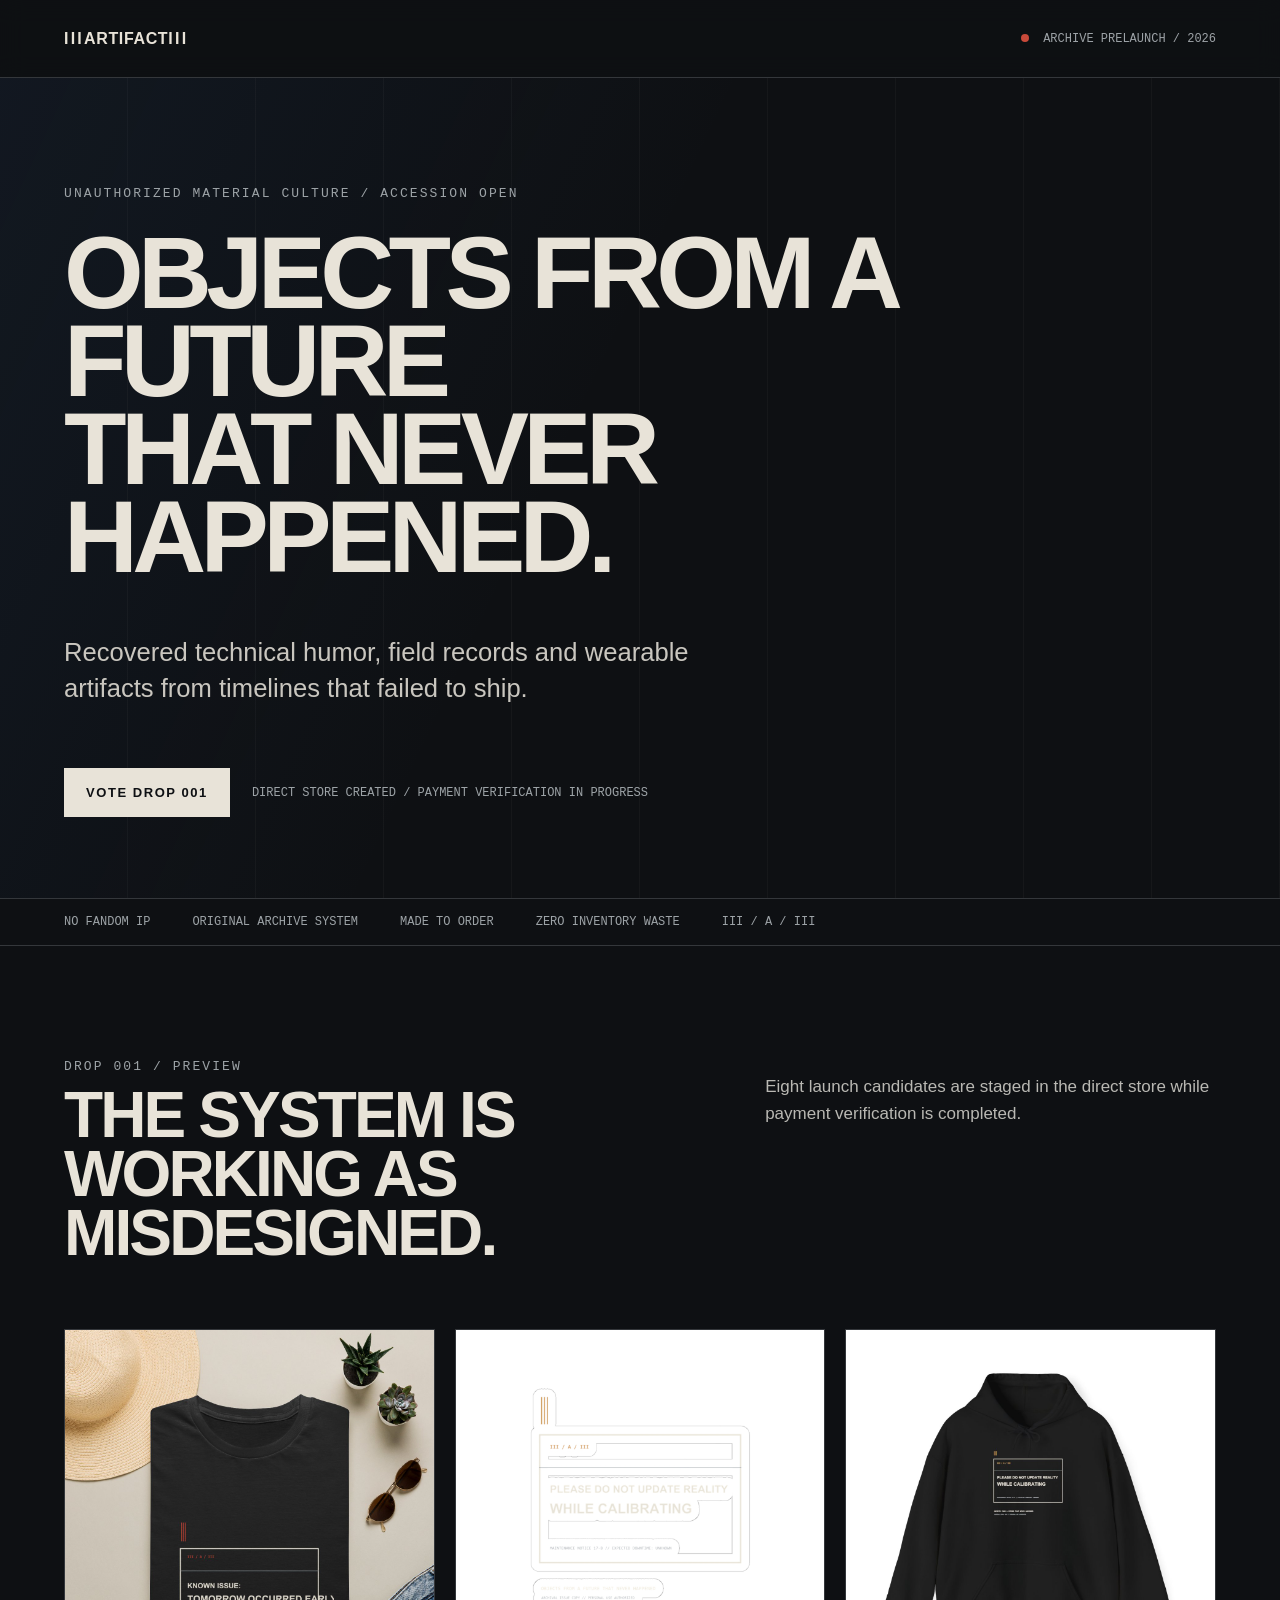
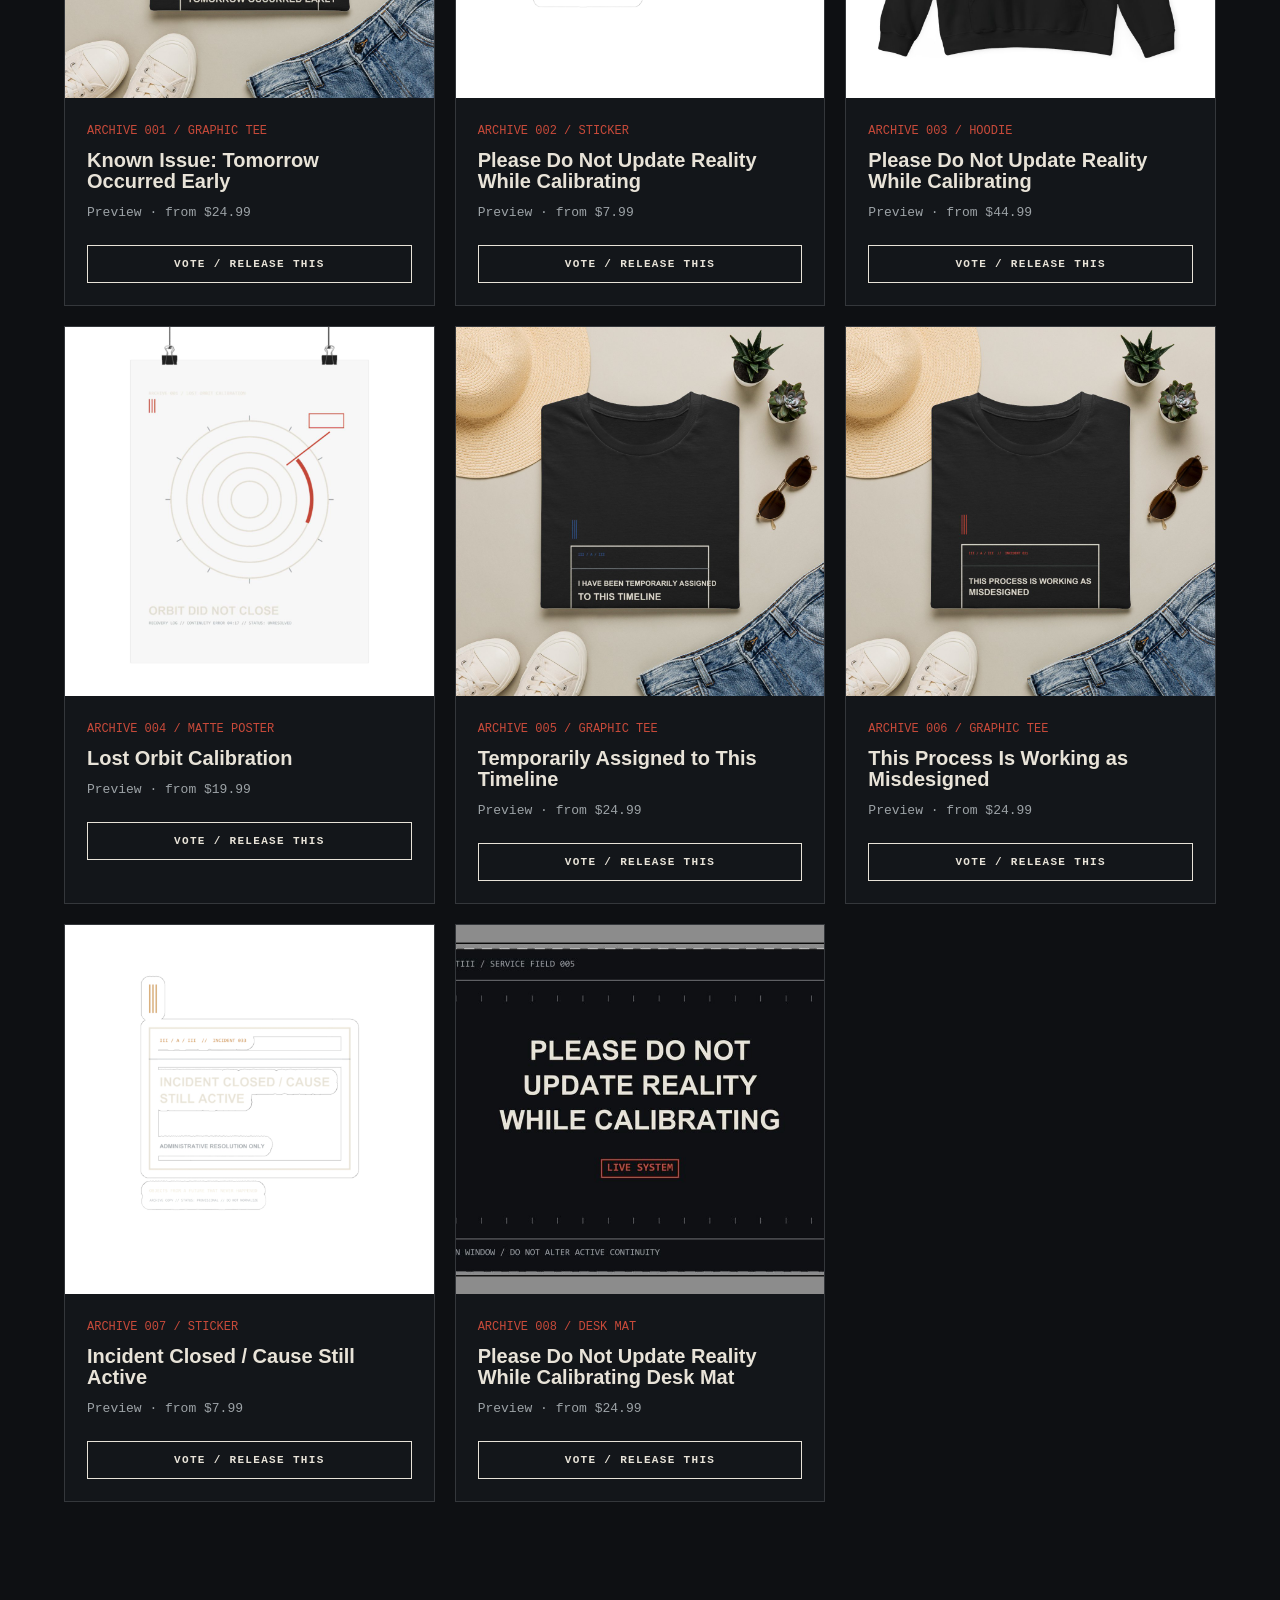
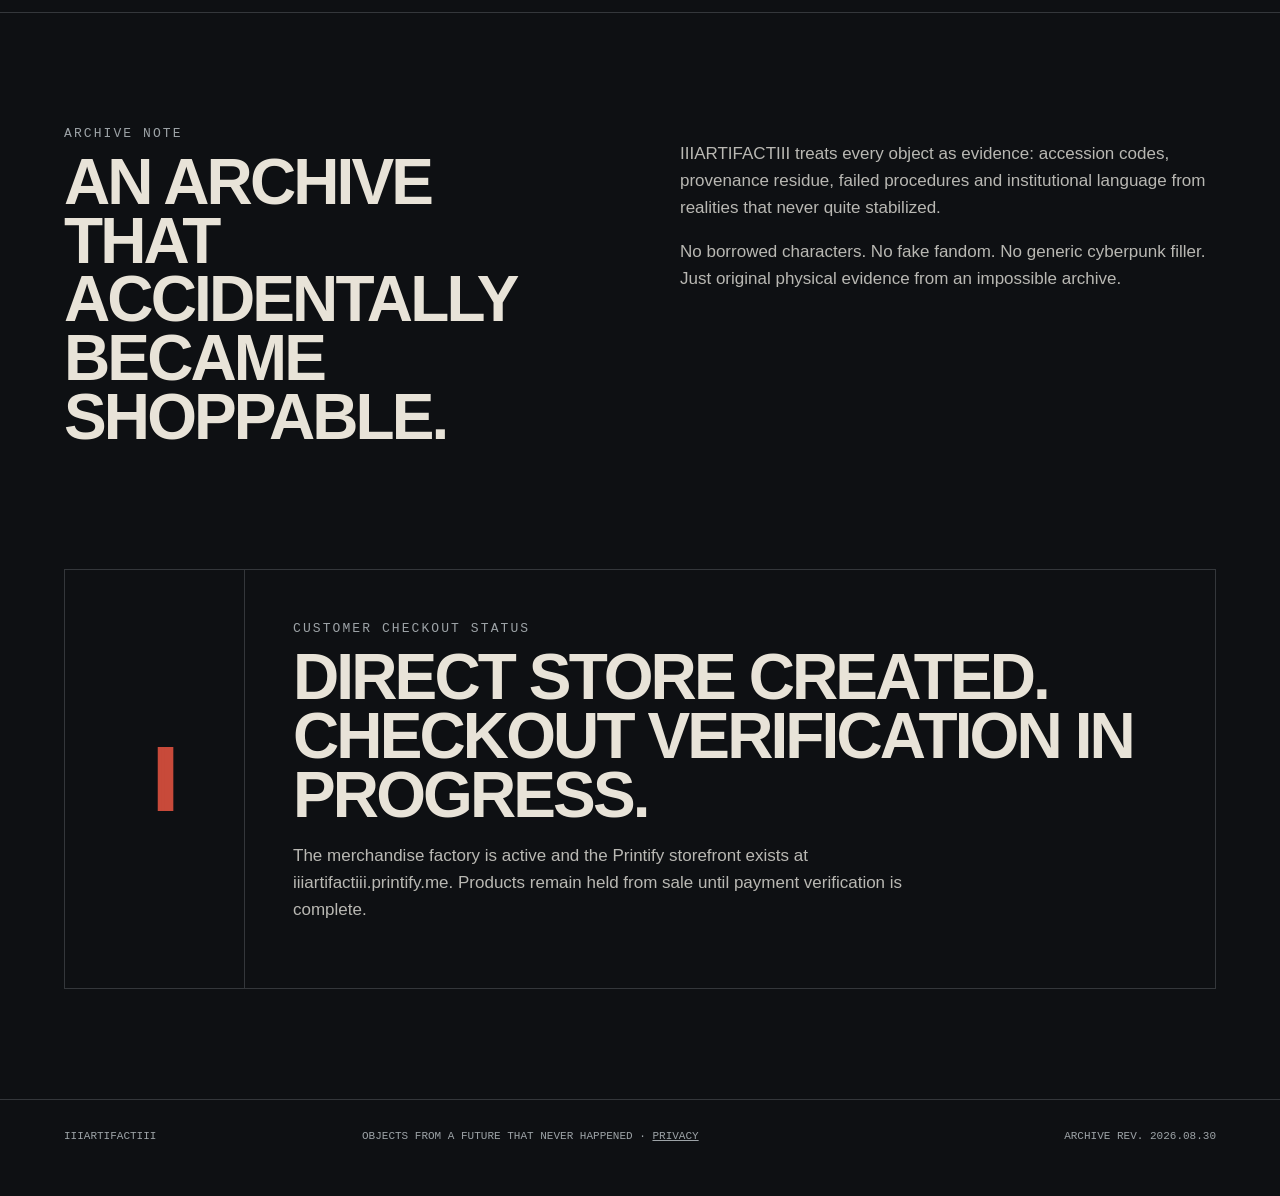
==== index.html @ 43bdff9f "Add vote reporting dimensions" ====
<!doctype html><html lang="en"><head><meta charset="utf-8"><meta name="viewport" content="width=device-width,initial-scale=1"><title>IIIARTIFACTIII — Objects From a Future That Never Happened</title><meta name="description" content="Shop-preview original speculative archive graphic tees, stickers, posters, hoodies and desk mats from IIIARTIFACTIII — objects from a future that never happened."><meta name="robots" content="index,follow"><link rel="canonical" href="https://b11-health.github.io/iiiartifactiii/"><meta property="og:type" content="website"><meta property="og:url" content="https://b11-health.github.io/iiiartifactiii/"><meta property="og:title" content="IIIARTIFACTIII — Objects From a Future That Never Happened"><meta property="og:description" content="Original speculative-archive apparel, prints, stickers, hoodies and desk objects from timelines that never happened."><meta property="og:image" content="https://b11-health.github.io/iiiartifactiii/assets/01_feed_card.jpg"><meta property="og:image:alt" content="IIIARTIFACTIII archive preview"><meta name="twitter:card" content="summary_large_image"><meta name="twitter:title" content="IIIARTIFACTIII — Objects From a Future That Never Happened"><meta name="twitter:description" content="Original speculative-archive apparel, prints, stickers, hoodies and desk objects from timelines that never happened."><meta name="twitter:image" content="https://b11-health.github.io/iiiartifactiii/assets/01_feed_card.jpg"><link rel="stylesheet" href="style.css"><script type="application/ld+json">{"@context":"https://schema.org","@type":"Brand","name":"IIIARTIFACTIII","url":"https://b11-health.github.io/iiiartifactiii/","slogan":"Objects From a Future That Never Happened","description":"Original speculative-archive apparel, prints and objects."}</script><script>window['ga-disable-G-Q0MK6SDYDL']=localStorage.getItem('iii_ga_optout')==='1'||navigator.globalPrivacyControl===true||navigator.doNotTrack==='1';</script><script async src="https://www.googletagmanager.com/gtag/js?id=G-Q0MK6SDYDL"></script><script>window.dataLayer=window.dataLayer||[];function gtag(){dataLayer.push(arguments);}gtag('js',new Date());gtag('set','linker',{domains:['iiiartifactiii.printify.me']});gtag('config','G-Q0MK6SDYDL',{send_page_view:true});</script></head><body><header><div class="mark">III<span>ARTIFACT</span>III</div><div class="status"><i></i> ARCHIVE PRELAUNCH / 2026</div></header><main><section class="hero"><div class="eyebrow">UNAUTHORIZED MATERIAL CULTURE / ACCESSION OPEN</div><h1>OBJECTS FROM A FUTURE<br>THAT NEVER HAPPENED.</h1><p>Recovered technical humor, field records and wearable artifacts from timelines that failed to ship.</p><div class="actions"><a href="#drop" class="primary">VOTE DROP 001</a><span class="secondary">DIRECT STORE CREATED / PAYMENT VERIFICATION IN PROGRESS</span></div></section><section class="ticker"><span>NO FANDOM IP</span><span>ORIGINAL ARCHIVE SYSTEM</span><span>MADE TO ORDER</span><span>ZERO INVENTORY WASTE</span><span>III / A / III</span></section><section id="drop" class="drop"><div class="sectionhead"><div><small>DROP 001 / PREVIEW</small><h2>THE SYSTEM IS<br>WORKING AS MISDESIGNED.</h2></div><p>Eight launch candidates are staged in the direct store while payment verification is completed.</p></div><div class="grid"><article><img src="assets/products/01_6a946727b0cd8e5633069a2d.jpg" alt="Known Issue: Tomorrow Occurred Early — Funny Glitch Tee"><div><b>ARCHIVE 001 / GRAPHIC TEE</b><h3>Known Issue: Tomorrow Occurred Early</h3><p>Preview · from $24.99</p><button class="vote" type="button" data-item="Known Issue: Tomorrow Occurred Early" data-archive="ARCHIVE 001">VOTE / RELEASE THIS</button></div></article><article><img src="assets/products/02_6a94675f91504519f70db988.jpg" alt="Please Do Not Update Reality While Calibrating — Tech Sticker"><div><b>ARCHIVE 002 / STICKER</b><h3>Please Do Not Update Reality While Calibrating</h3><p>Preview · from $7.99</p><button class="vote" type="button" data-item="Please Do Not Update Reality While Calibrating" data-archive="ARCHIVE 002">VOTE / RELEASE THIS</button></div></article><article><img src="assets/products/03_6a9467632f60e53bc8008ddf.jpg" alt="Please Do Not Update Reality While Calibrating — Tech Hoodie"><div><b>ARCHIVE 003 / HOODIE</b><h3>Please Do Not Update Reality While Calibrating</h3><p>Preview · from $44.99</p><button class="vote" type="button" data-item="Please Do Not Update Reality While Calibrating" data-archive="ARCHIVE 003">VOTE / RELEASE THIS</button></div></article><article><img src="assets/products/04_6a94676691504519f70db98e.jpg" alt="Lost Orbit Calibration — Future Archive Matte Poster"><div><b>ARCHIVE 004 / MATTE POSTER</b><h3>Lost Orbit Calibration</h3><p>Preview · from $19.99</p><button class="vote" type="button" data-item="Lost Orbit Calibration" data-archive="ARCHIVE 004">VOTE / RELEASE THIS</button></div></article><article><img src="assets/products/05_6a94676a2f60e53bc8008de6.jpg" alt="Temporarily Assigned to This Timeline — Dry Humor Graphic Tee"><div><b>ARCHIVE 005 / GRAPHIC TEE</b><h3>Temporarily Assigned to This Timeline</h3><p>Preview · from $24.99</p><button class="vote" type="button" data-item="Temporarily Assigned to This Timeline" data-archive="ARCHIVE 005">VOTE / RELEASE THIS</button></div></article><article><img src="assets/products/06_6a94676f92613ca4f90fb647.jpg" alt="This Process Is Working as Misdesigned — Tech Humor Graphic Tee"><div><b>ARCHIVE 006 / GRAPHIC TEE</b><h3>This Process Is Working as Misdesigned</h3><p>Preview · from $24.99</p><button class="vote" type="button" data-item="This Process Is Working as Misdesigned" data-archive="ARCHIVE 006">VOTE / RELEASE THIS</button></div></article><article><img src="assets/products/07_6a9467732f60e53bc8008df6.jpg" alt="Incident Closed / Cause Still Active — Tech Humor Sticker"><div><b>ARCHIVE 007 / STICKER</b><h3>Incident Closed / Cause Still Active</h3><p>Preview · from $7.99</p><button class="vote" type="button" data-item="Incident Closed / Cause Still Active" data-archive="ARCHIVE 007">VOTE / RELEASE THIS</button></div></article><article><img src="assets/products/08_6a946776020d92c02e040b31.jpg" alt="Please Do Not Update Reality While Calibrating Desk Mat | Tech Humor Desk Pad"><div><b>ARCHIVE 008 / DESK MAT</b><h3>Please Do Not Update Reality While Calibrating Desk Mat</h3><p>Preview · from $24.99</p><button class="vote" type="button" data-item="Please Do Not Update Reality While Calibrating Desk Mat" data-archive="ARCHIVE 008">VOTE / RELEASE THIS</button></div></article></div></section><section class="about"><div><small>ARCHIVE NOTE</small><h2>AN ARCHIVE THAT<br>ACCIDENTALLY BECAME SHOPPABLE.</h2></div><div><p>IIIARTIFACTIII treats every object as evidence: accession codes, provenance residue, failed procedures and institutional language from realities that never quite stabilized.</p><p>No borrowed characters. No fake fandom. No generic cyberpunk filler. Just original physical evidence from an impossible archive.</p></div></section><section class="gate"><div class="rails">III</div><div><small>CUSTOMER CHECKOUT STATUS</small><h2>DIRECT STORE CREATED. CHECKOUT VERIFICATION IN PROGRESS.</h2><p>The merchandise factory is active and the Printify storefront exists at iiiartifactiii.printify.me. Products remain held from sale until payment verification is complete.</p></div></section></main><footer><div>IIIARTIFACTIII</div><div>OBJECTS FROM A FUTURE THAT NEVER HAPPENED · <a href="privacy.html" style="color:inherit">PRIVACY</a></div><div>ARCHIVE REV. 2026.08.30</div></footer><script>(function(){document.querySelectorAll('.vote').forEach(function(btn){var key='iii_vote_'+btn.dataset.archive.replace(/\s+/g,'_');if(localStorage.getItem(key)){btn.textContent='VOTE RECORDED';btn.disabled=true;}btn.addEventListener('click',function(){if(btn.disabled)return;localStorage.setItem(key,'1');if(typeof gtag==='function')gtag('event','vote_artifact',{artifact_id:btn.dataset.archive,artifact_name:btn.dataset.item,item_name:btn.dataset.item,engagement_time_msec:100});btn.textContent='VOTE RECORDED';btn.disabled=true;});});})();</script></body></html>
---- style.css ----
:root{--bg:#0e1013;--bone:#e8e3d8;--grey:#9da3a7;--red:#c84a3a;--blue:#315e9b}*{box-sizing:border-box}html{scroll-behavior:smooth}body{margin:0;background:var(--bg);color:var(--bone);font-family:Arial,Helvetica,sans-serif}header{height:78px;padding:0 5vw;border-bottom:1px solid #34373b;display:flex;align-items:center;justify-content:space-between;position:sticky;top:0;background:rgba(14,16,19,.94);backdrop-filter:blur(12px);z-index:5}.mark{font-weight:900;letter-spacing:.14em}.mark span{letter-spacing:.04em}.status{font:12px Consolas,monospace;color:var(--grey)}.status i{display:inline-block;width:8px;height:8px;background:var(--red);border-radius:50%;margin-right:7px}.hero{min-height:78vh;padding:12vh 5vw 9vh;display:flex;flex-direction:column;justify-content:center;background:linear-gradient(115deg,rgba(49,94,155,.10),transparent 45%),repeating-linear-gradient(90deg,transparent 0,transparent calc(10% - 1px),rgba(232,227,216,.035) calc(10% - 1px),rgba(232,227,216,.035) 10%)}.eyebrow,small{font:13px Consolas,monospace;letter-spacing:.16em;color:var(--grey)}h1{font-size:clamp(48px,8vw,126px);line-height:.86;letter-spacing:-.055em;margin:28px 0;max-width:1250px}.hero p{font-size:clamp(18px,2vw,28px);max-width:720px;line-height:1.4;color:#c9c6bf}.actions{display:flex;gap:22px;align-items:center;margin-top:36px;flex-wrap:wrap}.primary{display:inline-block;background:var(--bone);color:var(--bg);padding:17px 22px;text-decoration:none;font-weight:900;font-size:13px;letter-spacing:.12em}.secondary{font:12px Consolas,monospace;color:var(--grey)}.ticker{border-top:1px solid #34373b;border-bottom:1px solid #34373b;padding:16px 5vw;display:flex;gap:42px;overflow:hidden;white-space:nowrap;font:12px Consolas,monospace;color:var(--grey)}.drop{padding:110px 5vw}.sectionhead{display:grid;grid-template-columns:1.4fr 1fr;gap:70px;margin-bottom:54px}.sectionhead h2,.about h2,.gate h2{font-size:clamp(36px,5vw,72px);line-height:.92;letter-spacing:-.045em;margin:12px 0}.sectionhead p,.about p,.gate p{color:#b9b8b3;font-size:17px;line-height:1.6;max-width:620px}.grid{display:grid;grid-template-columns:repeat(3,1fr);gap:20px}.grid article{border:1px solid #34373b;background:#13161a}.grid img{width:100%;display:block;aspect-ratio:1/1;object-fit:cover}.grid article div{padding:22px}.grid b{font:12px Consolas,monospace;color:var(--red)}.grid h3{font-size:20px;line-height:1.05;margin:12px 0}.grid p{font:13px Consolas,monospace;color:var(--grey)}.about{padding:110px 5vw;border-top:1px solid #34373b;display:grid;grid-template-columns:1fr 1fr;gap:80px}.gate{margin:0 5vw 110px;border:1px solid #34373b;display:grid;grid-template-columns:180px 1fr}.gate>div{padding:48px}.rails{font-size:92px;letter-spacing:-.24em;color:var(--red);border-right:1px solid #34373b;display:flex;align-items:center;justify-content:center}footer{border-top:1px solid #34373b;padding:30px 5vw 50px;display:grid;grid-template-columns:1fr 2fr 1fr;gap:20px;font:11px Consolas,monospace;color:var(--grey)}footer div:last-child{text-align:right}@media(max-width:800px){header{padding:0 20px}.status{display:none}.hero,.drop,.about{padding-left:20px;padding-right:20px}.sectionhead,.about{grid-template-columns:1fr;gap:18px}.grid{grid-template-columns:1fr}.gate{margin:0 20px 70px;grid-template-columns:1fr}.gate .rails{border-right:0;border-bottom:1px solid #34373b}.gate>div{padding:30px}footer{padding:28px 20px;grid-template-columns:1fr}footer div:last-child{text-align:left}}.vote{margin-top:12px;width:100%;border:1px solid #e8e3d8;background:transparent;color:#e8e3d8;padding:12px 14px;font:700 11px Consolas,monospace;letter-spacing:.12em;cursor:pointer}.vote:hover{background:#e8e3d8;color:#0e1013}.vote:disabled{border-color:#5e6265;color:#9da3a7;cursor:default;background:transparent}
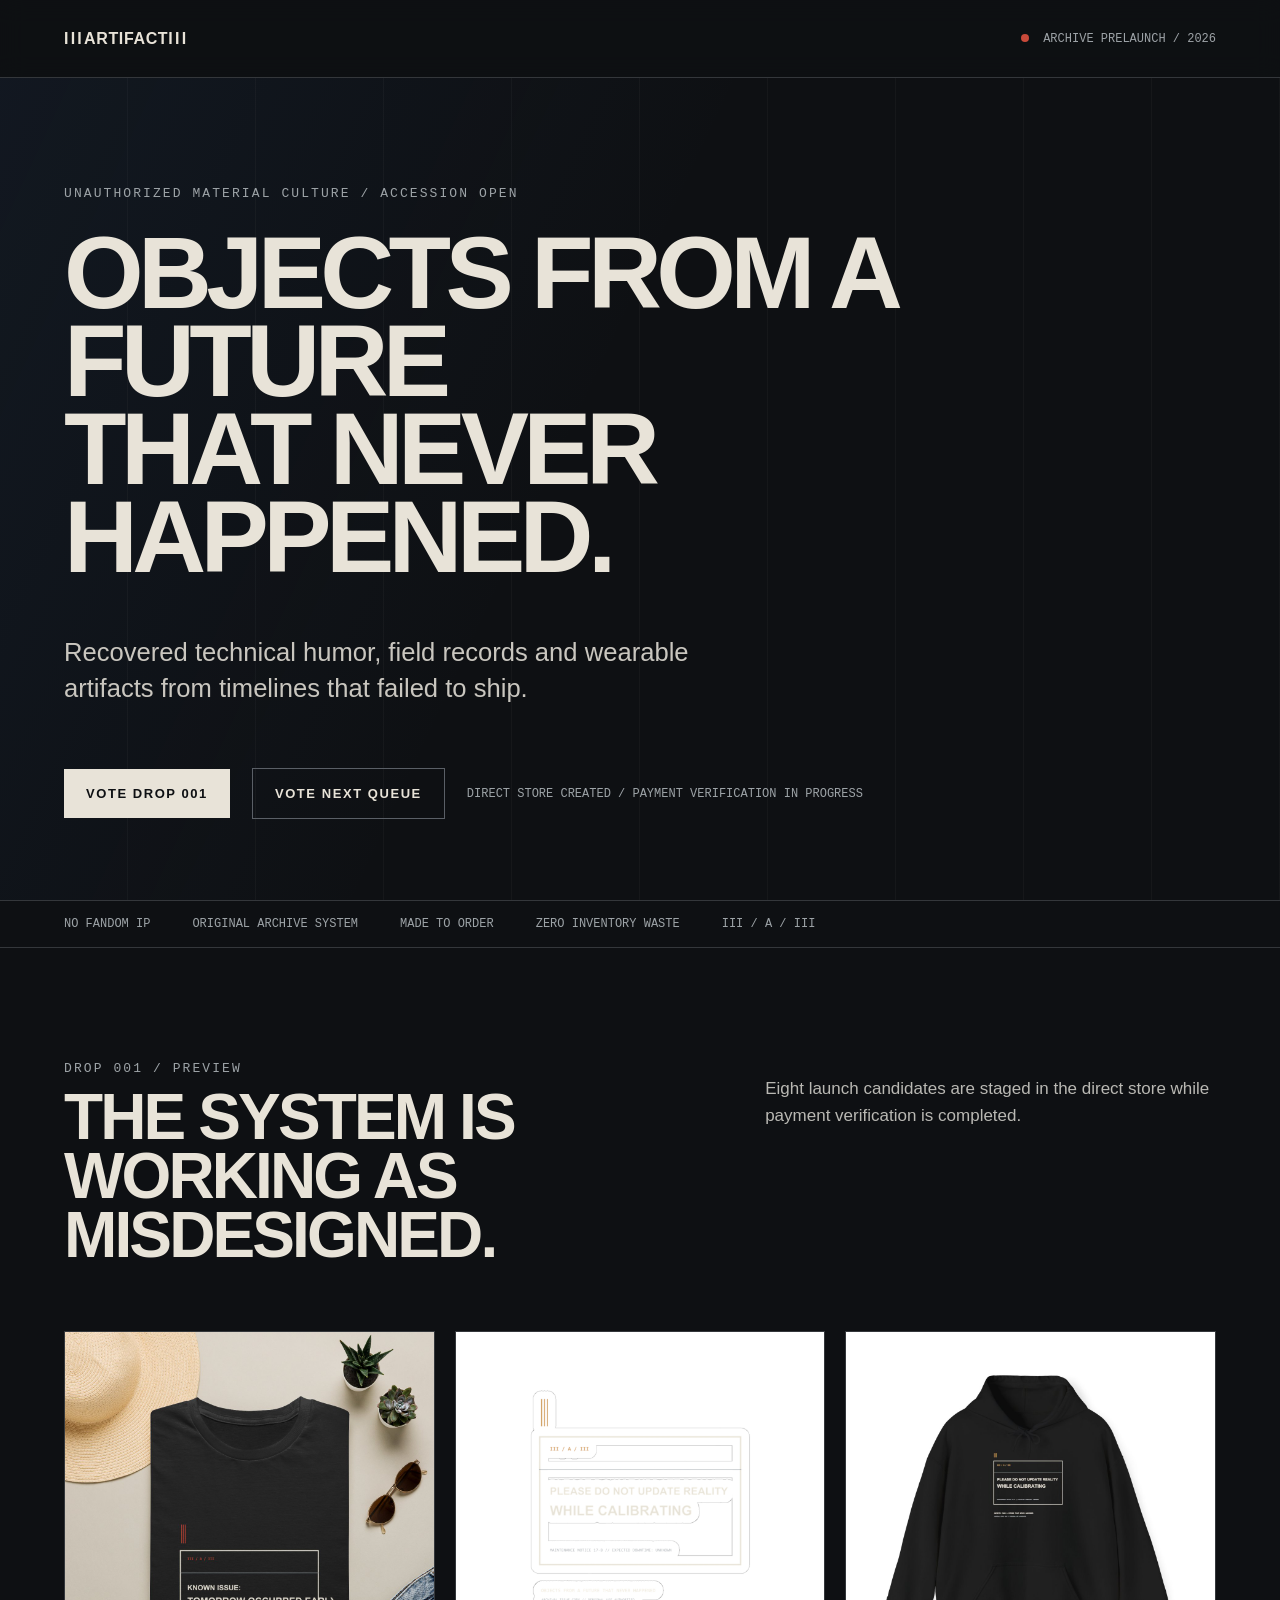
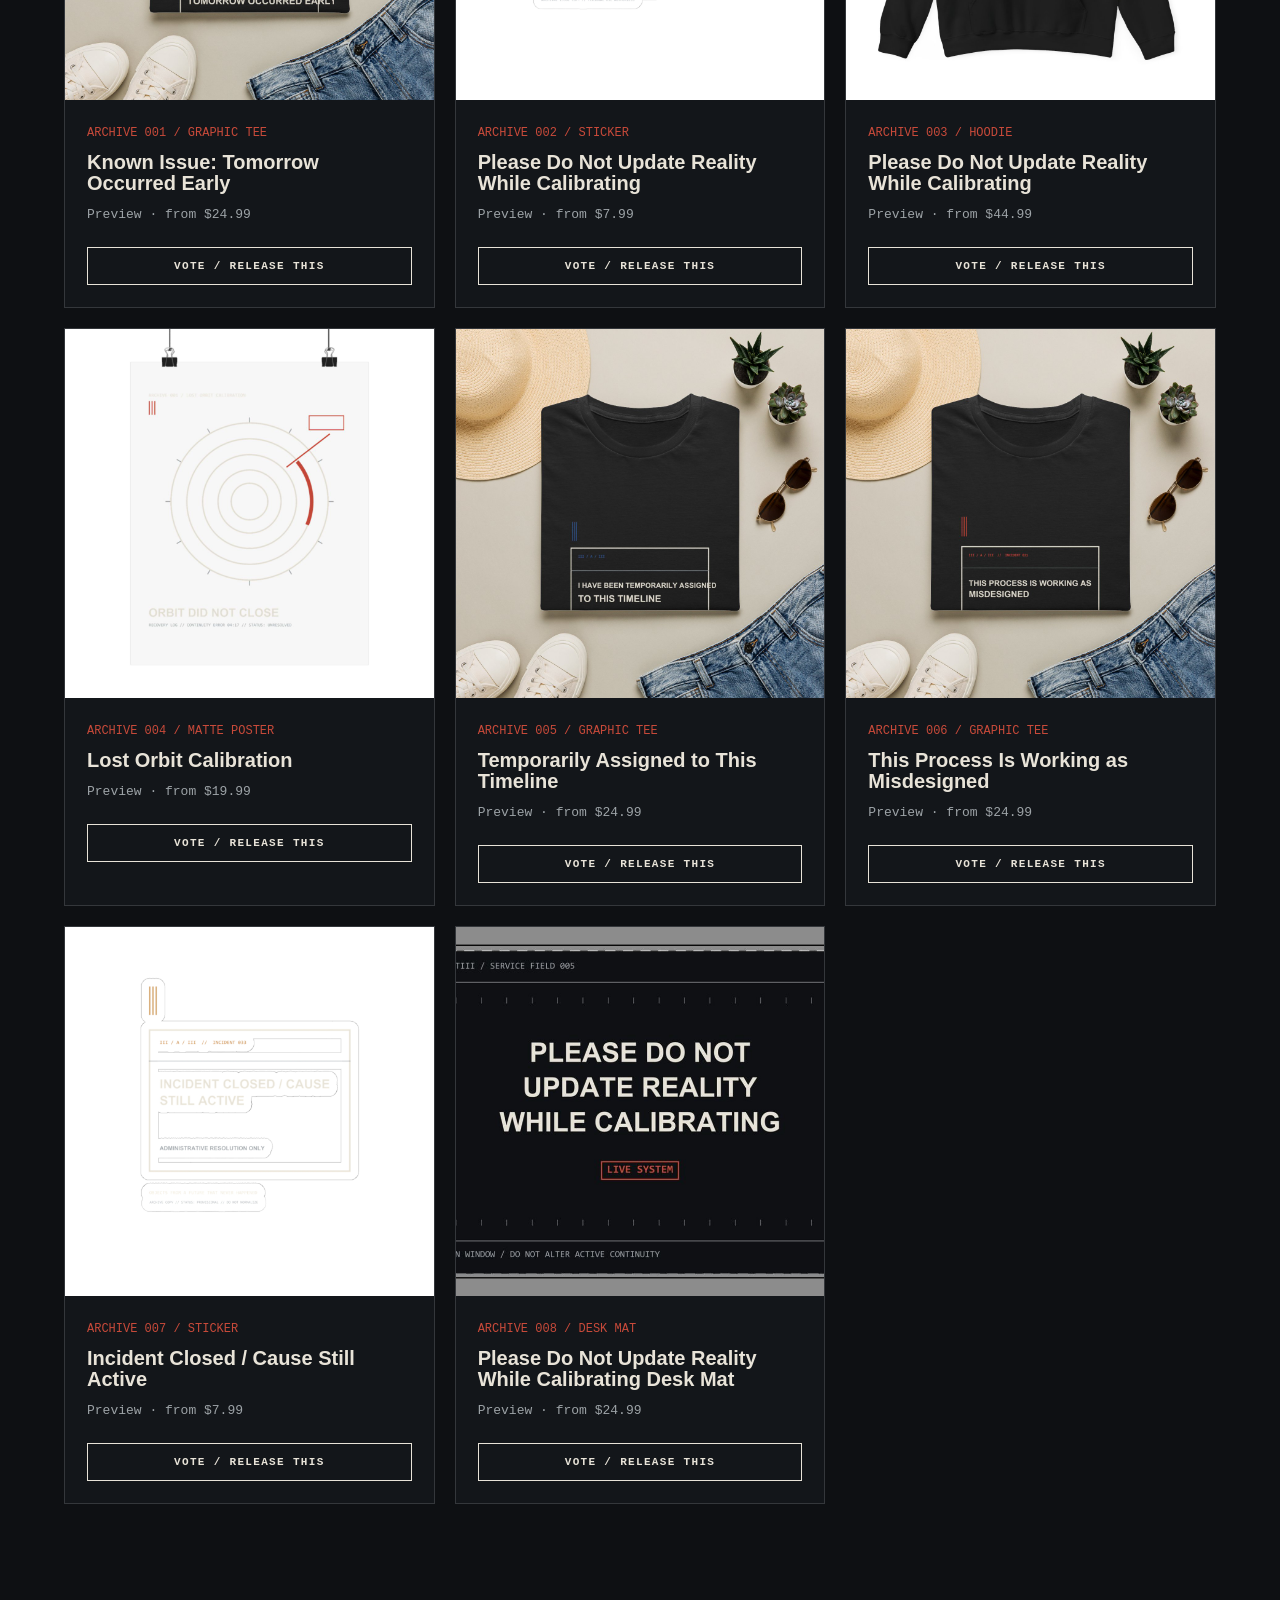
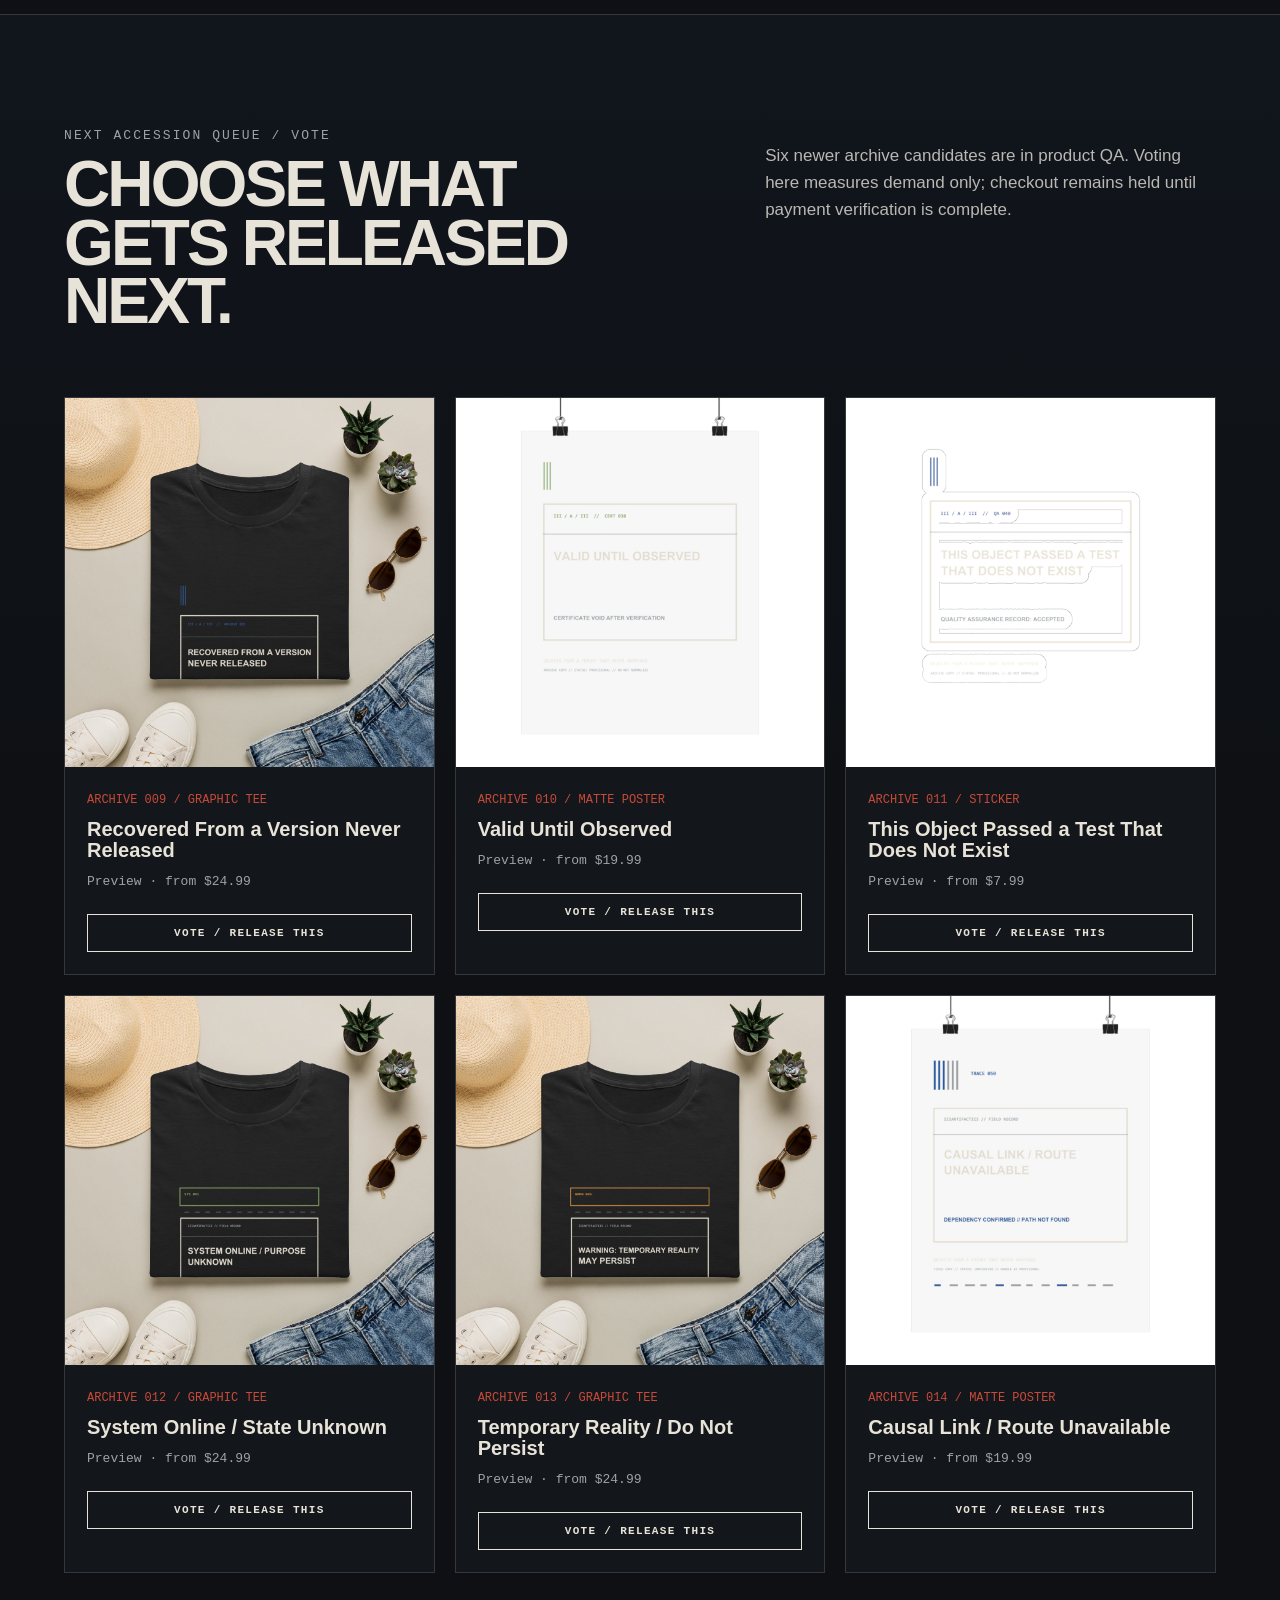
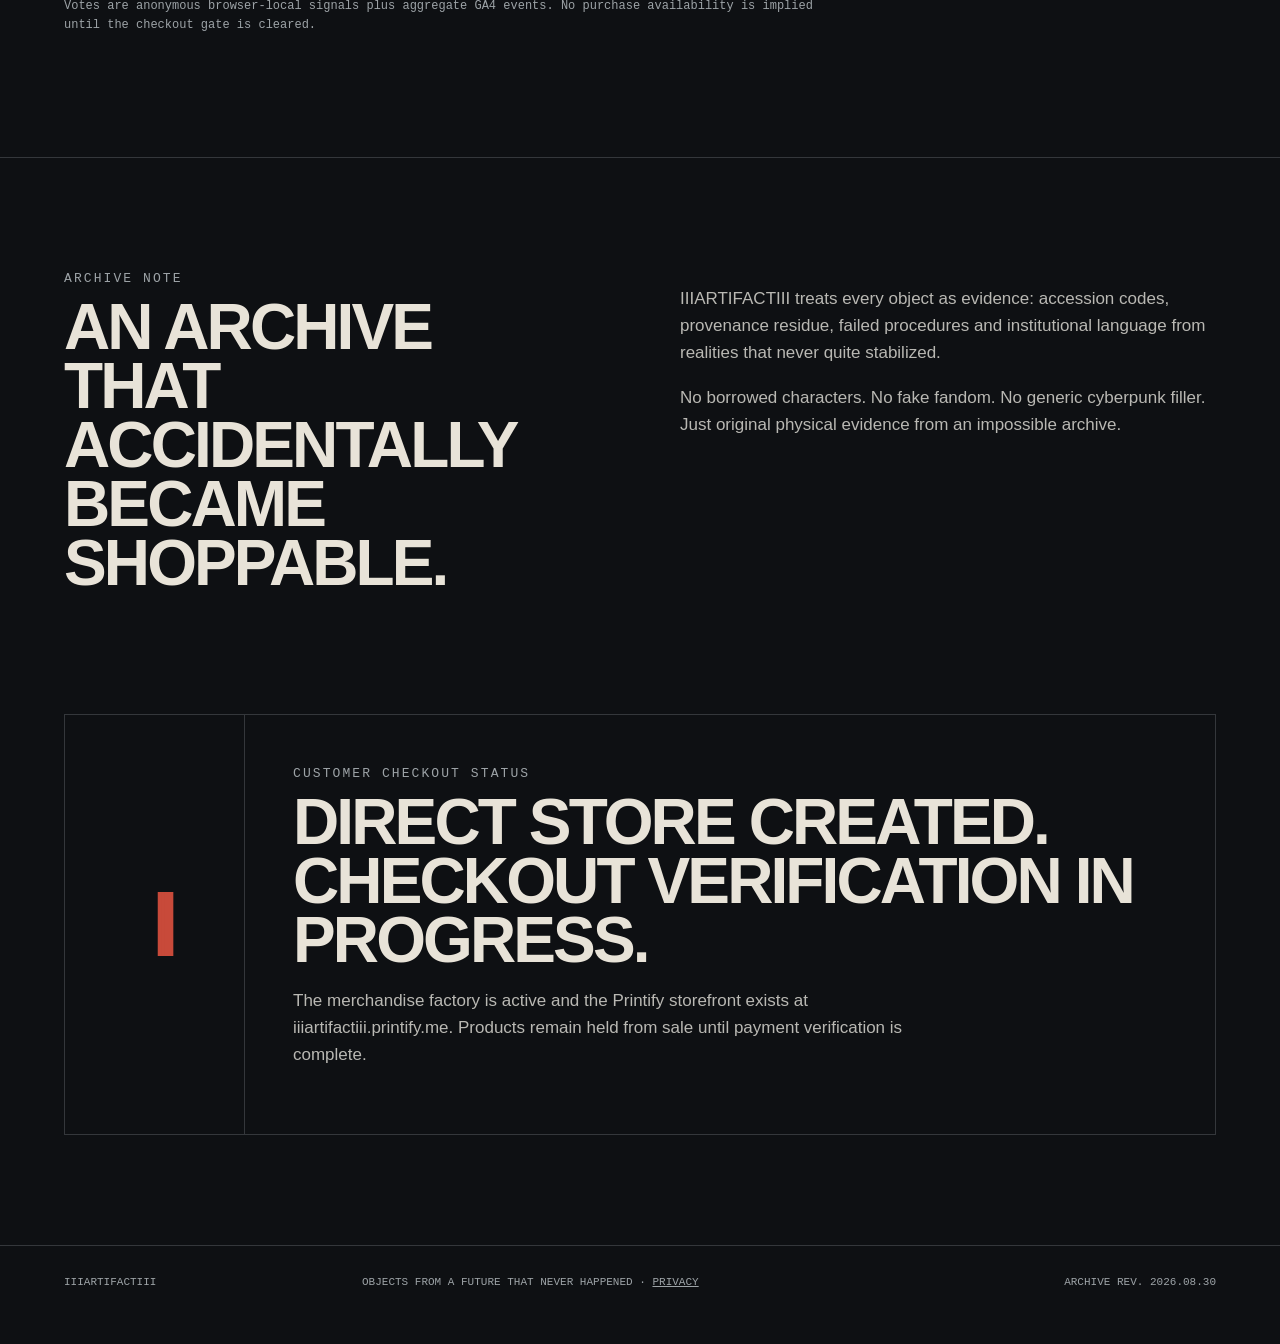
==== commit 6a7349bb: "Add Wave 02 accession voting queue" ====
--- a/index.html
+++ b/index.html
@@ -1 +1 @@
-<!doctype html><html lang="en"><head><meta charset="utf-8"><meta name="viewport" content="width=device-width,initial-scale=1"><title>IIIARTIFACTIII — Objects From a Future That Never Happened</title><meta name="description" content="Shop-preview original speculative archive graphic tees, stickers, posters, hoodies and desk mats from IIIARTIFACTIII — objects from a future that never happened."><meta name="robots" content="index,follow"><link rel="canonical" href="https://b11-health.github.io/iiiartifactiii/"><meta property="og:type" content="website"><meta property="og:url" content="https://b11-health.github.io/iiiartifactiii/"><meta property="og:title" content="IIIARTIFACTIII — Objects From a Future That Never Happened"><meta property="og:description" content="Original speculative-archive apparel, prints, stickers, hoodies and desk objects from timelines that never happened."><meta property="og:image" content="https://b11-health.github.io/iiiartifactiii/assets/01_feed_card.jpg"><meta property="og:image:alt" content="IIIARTIFACTIII archive preview"><meta name="twitter:card" content="summary_large_image"><meta name="twitter:title" content="IIIARTIFACTIII — Objects From a Future That Never Happened"><meta name="twitter:description" content="Original speculative-archive apparel, prints, stickers, hoodies and desk objects from timelines that never happened."><meta name="twitter:image" content="https://b11-health.github.io/iiiartifactiii/assets/01_feed_card.jpg"><link rel="stylesheet" href="style.css"><script type="application/ld+json">{"@context":"https://schema.org","@type":"Brand","name":"IIIARTIFACTIII","url":"https://b11-health.github.io/iiiartifactiii/","slogan":"Objects From a Future That Never Happened","description":"Original speculative-archive apparel, prints and objects."}</script><script>window['ga-disable-G-Q0MK6SDYDL']=localStorage.getItem('iii_ga_optout')==='1'||navigator.globalPrivacyControl===true||navigator.doNotTrack==='1';</script><script async src="https://www.googletagmanager.com/gtag/js?id=G-Q0MK6SDYDL"></script><script>window.dataLayer=window.dataLayer||[];function gtag(){dataLayer.push(arguments);}gtag('js',new Date());gtag('set','linker',{domains:['iiiartifactiii.printify.me']});gtag('config','G-Q0MK6SDYDL',{send_page_view:true});</script></head><body><header><div class="mark">III<span>ARTIFACT</span>III</div><div class="status"><i></i> ARCHIVE PRELAUNCH / 2026</div></header><main><section class="hero"><div class="eyebrow">UNAUTHORIZED MATERIAL CULTURE / ACCESSION OPEN</div><h1>OBJECTS FROM A FUTURE<br>THAT NEVER HAPPENED.</h1><p>Recovered technical humor, field records and wearable artifacts from timelines that failed to ship.</p><div class="actions"><a href="#drop" class="primary">VOTE DROP 001</a><span class="secondary">DIRECT STORE CREATED / PAYMENT VERIFICATION IN PROGRESS</span></div></section><section class="ticker"><span>NO FANDOM IP</span><span>ORIGINAL ARCHIVE SYSTEM</span><span>MADE TO ORDER</span><span>ZERO INVENTORY WASTE</span><span>III / A / III</span></section><section id="drop" class="drop"><div class="sectionhead"><div><small>DROP 001 / PREVIEW</small><h2>THE SYSTEM IS<br>WORKING AS MISDESIGNED.</h2></div><p>Eight launch candidates are staged in the direct store while payment verification is completed.</p></div><div class="grid"><article><img src="assets/products/01_6a946727b0cd8e5633069a2d.jpg" alt="Known Issue: Tomorrow Occurred Early — Funny Glitch Tee"><div><b>ARCHIVE 001 / GRAPHIC TEE</b><h3>Known Issue: Tomorrow Occurred Early</h3><p>Preview · from $24.99</p><button class="vote" type="button" data-item="Known Issue: Tomorrow Occurred Early" data-archive="ARCHIVE 001">VOTE / RELEASE THIS</button></div></article><article><img src="assets/products/02_6a94675f91504519f70db988.jpg" alt="Please Do Not Update Reality While Calibrating — Tech Sticker"><div><b>ARCHIVE 002 / STICKER</b><h3>Please Do Not Update Reality While Calibrating</h3><p>Preview · from $7.99</p><button class="vote" type="button" data-item="Please Do Not Update Reality While Calibrating" data-archive="ARCHIVE 002">VOTE / RELEASE THIS</button></div></article><article><img src="assets/products/03_6a9467632f60e53bc8008ddf.jpg" alt="Please Do Not Update Reality While Calibrating — Tech Hoodie"><div><b>ARCHIVE 003 / HOODIE</b><h3>Please Do Not Update Reality While Calibrating</h3><p>Preview · from $44.99</p><button class="vote" type="button" data-item="Please Do Not Update Reality While Calibrating" data-archive="ARCHIVE 003">VOTE / RELEASE THIS</button></div></article><article><img src="assets/products/04_6a94676691504519f70db98e.jpg" alt="Lost Orbit Calibration — Future Archive Matte Poster"><div><b>ARCHIVE 004 / MATTE POSTER</b><h3>Lost Orbit Calibration</h3><p>Preview · from $19.99</p><button class="vote" type="button" data-item="Lost Orbit Calibration" data-archive="ARCHIVE 004">VOTE / RELEASE THIS</button></div></article><article><img src="assets/products/05_6a94676a2f60e53bc8008de6.jpg" alt="Temporarily Assigned to This Timeline — Dry Humor Graphic Tee"><div><b>ARCHIVE 005 / GRAPHIC TEE</b><h3>Temporarily Assigned to This Timeline</h3><p>Preview · from $24.99</p><button class="vote" type="button" data-item="Temporarily Assigned to This Timeline" data-archive="ARCHIVE 005">VOTE / RELEASE THIS</button></div></article><article><img src="assets/products/06_6a94676f92613ca4f90fb647.jpg" alt="This Process Is Working as Misdesigned — Tech Humor Graphic Tee"><div><b>ARCHIVE 006 / GRAPHIC TEE</b><h3>This Process Is Working as Misdesigned</h3><p>Preview · from $24.99</p><button class="vote" type="button" data-item="This Process Is Working as Misdesigned" data-archive="ARCHIVE 006">VOTE / RELEASE THIS</button></div></article><article><img src="assets/products/07_6a9467732f60e53bc8008df6.jpg" alt="Incident Closed / Cause Still Active — Tech Humor Sticker"><div><b>ARCHIVE 007 / STICKER</b><h3>Incident Closed / Cause Still Active</h3><p>Preview · from $7.99</p><button class="vote" type="button" data-item="Incident Closed / Cause Still Active" data-archive="ARCHIVE 007">VOTE / RELEASE THIS</button></div></article><article><img src="assets/products/08_6a946776020d92c02e040b31.jpg" alt="Please Do Not Update Reality While Calibrating Desk Mat | Tech Humor Desk Pad"><div><b>ARCHIVE 008 / DESK MAT</b><h3>Please Do Not Update Reality While Calibrating Desk Mat</h3><p>Preview · from $24.99</p><button class="vote" type="button" data-item="Please Do Not Update Reality While Calibrating Desk Mat" data-archive="ARCHIVE 008">VOTE / RELEASE THIS</button></div></article></div></section><section class="about"><div><small>ARCHIVE NOTE</small><h2>AN ARCHIVE THAT<br>ACCIDENTALLY BECAME SHOPPABLE.</h2></div><div><p>IIIARTIFACTIII treats every object as evidence: accession codes, provenance residue, failed procedures and institutional language from realities that never quite stabilized.</p><p>No borrowed characters. No fake fandom. No generic cyberpunk filler. Just original physical evidence from an impossible archive.</p></div></section><section class="gate"><div class="rails">III</div><div><small>CUSTOMER CHECKOUT STATUS</small><h2>DIRECT STORE CREATED. CHECKOUT VERIFICATION IN PROGRESS.</h2><p>The merchandise factory is active and the Printify storefront exists at iiiartifactiii.printify.me. Products remain held from sale until payment verification is complete.</p></div></section></main><footer><div>IIIARTIFACTIII</div><div>OBJECTS FROM A FUTURE THAT NEVER HAPPENED · <a href="privacy.html" style="color:inherit">PRIVACY</a></div><div>ARCHIVE REV. 2026.08.30</div></footer><script>(function(){document.querySelectorAll('.vote').forEach(function(btn){var key='iii_vote_'+btn.dataset.archive.replace(/\s+/g,'_');if(localStorage.getItem(key)){btn.textContent='VOTE RECORDED';btn.disabled=true;}btn.addEventListener('click',function(){if(btn.disabled)return;localStorage.setItem(key,'1');if(typeof gtag==='function')gtag('event','vote_artifact',{artifact_id:btn.dataset.archive,artifact_name:btn.dataset.item,item_name:btn.dataset.item,engagement_time_msec:100});btn.textContent='VOTE RECORDED';btn.disabled=true;});});})();</script></body></html>+<!doctype html><html lang="en"><head><meta charset="utf-8"><meta name="viewport" content="width=device-width,initial-scale=1"><title>IIIARTIFACTIII — Objects From a Future That Never Happened</title><meta name="description" content="Shop-preview original speculative archive graphic tees, stickers, posters, hoodies and desk mats from IIIARTIFACTIII — objects from a future that never happened."><meta name="robots" content="index,follow"><link rel="canonical" href="https://b11-health.github.io/iiiartifactiii/"><meta property="og:type" content="website"><meta property="og:url" content="https://b11-health.github.io/iiiartifactiii/"><meta property="og:title" content="IIIARTIFACTIII — Objects From a Future That Never Happened"><meta property="og:description" content="Original speculative-archive apparel, prints, stickers, hoodies and desk objects from timelines that never happened."><meta property="og:image" content="https://b11-health.github.io/iiiartifactiii/assets/01_feed_card.jpg"><meta property="og:image:alt" content="IIIARTIFACTIII archive preview"><meta name="twitter:card" content="summary_large_image"><meta name="twitter:title" content="IIIARTIFACTIII — Objects From a Future That Never Happened"><meta name="twitter:description" content="Original speculative-archive apparel, prints, stickers, hoodies and desk objects from timelines that never happened."><meta name="twitter:image" content="https://b11-health.github.io/iiiartifactiii/assets/01_feed_card.jpg"><link rel="stylesheet" href="style.css"><script type="application/ld+json">{"@context":"https://schema.org","@type":"Brand","name":"IIIARTIFACTIII","url":"https://b11-health.github.io/iiiartifactiii/","slogan":"Objects From a Future That Never Happened","description":"Original speculative-archive apparel, prints and objects."}</script><script>window['ga-disable-G-Q0MK6SDYDL']=localStorage.getItem('iii_ga_optout')==='1'||navigator.globalPrivacyControl===true||navigator.doNotTrack==='1';</script><script async src="https://www.googletagmanager.com/gtag/js?id=G-Q0MK6SDYDL"></script><script>window.dataLayer=window.dataLayer||[];function gtag(){dataLayer.push(arguments);}gtag('js',new Date());gtag('set','linker',{domains:['iiiartifactiii.printify.me']});gtag('config','G-Q0MK6SDYDL',{send_page_view:true});</script></head><body><header><div class="mark">III<span>ARTIFACT</span>III</div><div class="status"><i></i> ARCHIVE PRELAUNCH / 2026</div></header><main><section class="hero"><div class="eyebrow">UNAUTHORIZED MATERIAL CULTURE / ACCESSION OPEN</div><h1>OBJECTS FROM A FUTURE<br>THAT NEVER HAPPENED.</h1><p>Recovered technical humor, field records and wearable artifacts from timelines that failed to ship.</p><div class="actions"><a href="#drop" class="primary">VOTE DROP 001</a><a href="#queue" class="primary secondary-action">VOTE NEXT QUEUE</a><span class="secondary">DIRECT STORE CREATED / PAYMENT VERIFICATION IN PROGRESS</span></div></section><section class="ticker"><span>NO FANDOM IP</span><span>ORIGINAL ARCHIVE SYSTEM</span><span>MADE TO ORDER</span><span>ZERO INVENTORY WASTE</span><span>III / A / III</span></section><section id="drop" class="drop"><div class="sectionhead"><div><small>DROP 001 / PREVIEW</small><h2>THE SYSTEM IS<br>WORKING AS MISDESIGNED.</h2></div><p>Eight launch candidates are staged in the direct store while payment verification is completed.</p></div><div class="grid"><article><img src="assets/products/01_6a946727b0cd8e5633069a2d.jpg" alt="Known Issue: Tomorrow Occurred Early — Funny Glitch Tee"><div><b>ARCHIVE 001 / GRAPHIC TEE</b><h3>Known Issue: Tomorrow Occurred Early</h3><p>Preview · from $24.99</p><button class="vote" type="button" data-item="Known Issue: Tomorrow Occurred Early" data-archive="ARCHIVE 001">VOTE / RELEASE THIS</button></div></article><article><img src="assets/products/02_6a94675f91504519f70db988.jpg" alt="Please Do Not Update Reality While Calibrating — Tech Sticker"><div><b>ARCHIVE 002 / STICKER</b><h3>Please Do Not Update Reality While Calibrating</h3><p>Preview · from $7.99</p><button class="vote" type="button" data-item="Please Do Not Update Reality While Calibrating" data-archive="ARCHIVE 002">VOTE / RELEASE THIS</button></div></article><article><img src="assets/products/03_6a9467632f60e53bc8008ddf.jpg" alt="Please Do Not Update Reality While Calibrating — Tech Hoodie"><div><b>ARCHIVE 003 / HOODIE</b><h3>Please Do Not Update Reality While Calibrating</h3><p>Preview · from $44.99</p><button class="vote" type="button" data-item="Please Do Not Update Reality While Calibrating" data-archive="ARCHIVE 003">VOTE / RELEASE THIS</button></div></article><article><img src="assets/products/04_6a94676691504519f70db98e.jpg" alt="Lost Orbit Calibration — Future Archive Matte Poster"><div><b>ARCHIVE 004 / MATTE POSTER</b><h3>Lost Orbit Calibration</h3><p>Preview · from $19.99</p><button class="vote" type="button" data-item="Lost Orbit Calibration" data-archive="ARCHIVE 004">VOTE / RELEASE THIS</button></div></article><article><img src="assets/products/05_6a94676a2f60e53bc8008de6.jpg" alt="Temporarily Assigned to This Timeline — Dry Humor Graphic Tee"><div><b>ARCHIVE 005 / GRAPHIC TEE</b><h3>Temporarily Assigned to This Timeline</h3><p>Preview · from $24.99</p><button class="vote" type="button" data-item="Temporarily Assigned to This Timeline" data-archive="ARCHIVE 005">VOTE / RELEASE THIS</button></div></article><article><img src="assets/products/06_6a94676f92613ca4f90fb647.jpg" alt="This Process Is Working as Misdesigned — Tech Humor Graphic Tee"><div><b>ARCHIVE 006 / GRAPHIC TEE</b><h3>This Process Is Working as Misdesigned</h3><p>Preview · from $24.99</p><button class="vote" type="button" data-item="This Process Is Working as Misdesigned" data-archive="ARCHIVE 006">VOTE / RELEASE THIS</button></div></article><article><img src="assets/products/07_6a9467732f60e53bc8008df6.jpg" alt="Incident Closed / Cause Still Active — Tech Humor Sticker"><div><b>ARCHIVE 007 / STICKER</b><h3>Incident Closed / Cause Still Active</h3><p>Preview · from $7.99</p><button class="vote" type="button" data-item="Incident Closed / Cause Still Active" data-archive="ARCHIVE 007">VOTE / RELEASE THIS</button></div></article><article><img src="assets/products/08_6a946776020d92c02e040b31.jpg" alt="Please Do Not Update Reality While Calibrating Desk Mat | Tech Humor Desk Pad"><div><b>ARCHIVE 008 / DESK MAT</b><h3>Please Do Not Update Reality While Calibrating Desk Mat</h3><p>Preview · from $24.99</p><button class="vote" type="button" data-item="Please Do Not Update Reality While Calibrating Desk Mat" data-archive="ARCHIVE 008">VOTE / RELEASE THIS</button></div></article></div></section><section id="queue" class="drop queue"><div class="sectionhead"><div><small>NEXT ACCESSION QUEUE / VOTE</small><h2>CHOOSE WHAT<br>GETS RELEASED NEXT.</h2></div><p>Six newer archive candidates are in product QA. Voting here measures demand only; checkout remains held until payment verification is complete.</p></div><div class="grid"><article><img src="assets/products/009_6a947edeedbb57ccf007d054_mockup.jpg" alt="Recovered From a Version Never Released"><div><b>ARCHIVE 009 / GRAPHIC TEE</b><h3>Recovered From a Version Never Released</h3><p>Preview · from $24.99</p><button class="vote" type="button" data-item="Recovered From a Version Never Released" data-archive="ARCHIVE 009">VOTE / RELEASE THIS</button></div></article><article><img src="assets/products/010_6a947f3423312aa9b00a4362_mockup.jpg" alt="Valid Until Observed"><div><b>ARCHIVE 010 / MATTE POSTER</b><h3>Valid Until Observed</h3><p>Preview · from $19.99</p><button class="vote" type="button" data-item="Valid Until Observed" data-archive="ARCHIVE 010">VOTE / RELEASE THIS</button></div></article><article><img src="assets/products/011_6a947ed068fc2dc4490d26d0_mockup.jpg" alt="This Object Passed a Test That Does Not Exist"><div><b>ARCHIVE 011 / STICKER</b><h3>This Object Passed a Test That Does Not Exist</h3><p>Preview · from $7.99</p><button class="vote" type="button" data-item="This Object Passed a Test That Does Not Exist" data-archive="ARCHIVE 011">VOTE / RELEASE THIS</button></div></article><article><img src="assets/products/012_6a94801823312aa9b00a442d_mockup.jpg" alt="System Online / State Unknown"><div><b>ARCHIVE 012 / GRAPHIC TEE</b><h3>System Online / State Unknown</h3><p>Preview · from $24.99</p><button class="vote" type="button" data-item="System Online / State Unknown" data-archive="ARCHIVE 012">VOTE / RELEASE THIS</button></div></article><article><img src="assets/products/013_6a948026b0cd8e563306b702_mockup.jpg" alt="Temporary Reality / Do Not Persist"><div><b>ARCHIVE 013 / GRAPHIC TEE</b><h3>Temporary Reality / Do Not Persist</h3><p>Preview · from $24.99</p><button class="vote" type="button" data-item="Temporary Reality / Do Not Persist" data-archive="ARCHIVE 013">VOTE / RELEASE THIS</button></div></article><article><img src="assets/products/014_6a94808aedbb57ccf007d1bd_mockup.jpg" alt="Causal Link / Route Unavailable"><div><b>ARCHIVE 014 / MATTE POSTER</b><h3>Causal Link / Route Unavailable</h3><p>Preview · from $19.99</p><button class="vote" type="button" data-item="Causal Link / Route Unavailable" data-archive="ARCHIVE 014">VOTE / RELEASE THIS</button></div></article></div><p class="queue-note">Votes are anonymous browser-local signals plus aggregate GA4 events. No purchase availability is implied until the checkout gate is cleared.</p></section><section class="about"><div><small>ARCHIVE NOTE</small><h2>AN ARCHIVE THAT<br>ACCIDENTALLY BECAME SHOPPABLE.</h2></div><div><p>IIIARTIFACTIII treats every object as evidence: accession codes, provenance residue, failed procedures and institutional language from realities that never quite stabilized.</p><p>No borrowed characters. No fake fandom. No generic cyberpunk filler. Just original physical evidence from an impossible archive.</p></div></section><section class="gate"><div class="rails">III</div><div><small>CUSTOMER CHECKOUT STATUS</small><h2>DIRECT STORE CREATED. CHECKOUT VERIFICATION IN PROGRESS.</h2><p>The merchandise factory is active and the Printify storefront exists at iiiartifactiii.printify.me. Products remain held from sale until payment verification is complete.</p></div></section></main><footer><div>IIIARTIFACTIII</div><div>OBJECTS FROM A FUTURE THAT NEVER HAPPENED · <a href="privacy.html" style="color:inherit">PRIVACY</a></div><div>ARCHIVE REV. 2026.08.30</div></footer><script>(function(){document.querySelectorAll('.vote').forEach(function(btn){var key='iii_vote_'+btn.dataset.archive.replace(/\s+/g,'_');if(localStorage.getItem(key)){btn.textContent='VOTE RECORDED';btn.disabled=true;}btn.addEventListener('click',function(){if(btn.disabled)return;localStorage.setItem(key,'1');if(typeof gtag==='function')gtag('event','vote_artifact',{artifact_id:btn.dataset.archive,artifact_name:btn.dataset.item,item_name:btn.dataset.item,engagement_time_msec:100});btn.textContent='VOTE RECORDED';btn.disabled=true;});});})();</script></body></html>
--- a/style.css
+++ b/style.css
@@ -1 +1 @@
-:root{--bg:#0e1013;--bone:#e8e3d8;--grey:#9da3a7;--red:#c84a3a;--blue:#315e9b}*{box-sizing:border-box}html{scroll-behavior:smooth}body{margin:0;background:var(--bg);color:var(--bone);font-family:Arial,Helvetica,sans-serif}header{height:78px;padding:0 5vw;border-bottom:1px solid #34373b;display:flex;align-items:center;justify-content:space-between;position:sticky;top:0;background:rgba(14,16,19,.94);backdrop-filter:blur(12px);z-index:5}.mark{font-weight:900;letter-spacing:.14em}.mark span{letter-spacing:.04em}.status{font:12px Consolas,monospace;color:var(--grey)}.status i{display:inline-block;width:8px;height:8px;background:var(--red);border-radius:50%;margin-right:7px}.hero{min-height:78vh;padding:12vh 5vw 9vh;display:flex;flex-direction:column;justify-content:center;background:linear-gradient(115deg,rgba(49,94,155,.10),transparent 45%),repeating-linear-gradient(90deg,transparent 0,transparent calc(10% - 1px),rgba(232,227,216,.035) calc(10% - 1px),rgba(232,227,216,.035) 10%)}.eyebrow,small{font:13px Consolas,monospace;letter-spacing:.16em;color:var(--grey)}h1{font-size:clamp(48px,8vw,126px);line-height:.86;letter-spacing:-.055em;margin:28px 0;max-width:1250px}.hero p{font-size:clamp(18px,2vw,28px);max-width:720px;line-height:1.4;color:#c9c6bf}.actions{display:flex;gap:22px;align-items:center;margin-top:36px;flex-wrap:wrap}.primary{display:inline-block;background:var(--bone);color:var(--bg);padding:17px 22px;text-decoration:none;font-weight:900;font-size:13px;letter-spacing:.12em}.secondary{font:12px Consolas,monospace;color:var(--grey)}.ticker{border-top:1px solid #34373b;border-bottom:1px solid #34373b;padding:16px 5vw;display:flex;gap:42px;overflow:hidden;white-space:nowrap;font:12px Consolas,monospace;color:var(--grey)}.drop{padding:110px 5vw}.sectionhead{display:grid;grid-template-columns:1.4fr 1fr;gap:70px;margin-bottom:54px}.sectionhead h2,.about h2,.gate h2{font-size:clamp(36px,5vw,72px);line-height:.92;letter-spacing:-.045em;margin:12px 0}.sectionhead p,.about p,.gate p{color:#b9b8b3;font-size:17px;line-height:1.6;max-width:620px}.grid{display:grid;grid-template-columns:repeat(3,1fr);gap:20px}.grid article{border:1px solid #34373b;background:#13161a}.grid img{width:100%;display:block;aspect-ratio:1/1;object-fit:cover}.grid article div{padding:22px}.grid b{font:12px Consolas,monospace;color:var(--red)}.grid h3{font-size:20px;line-height:1.05;margin:12px 0}.grid p{font:13px Consolas,monospace;color:var(--grey)}.about{padding:110px 5vw;border-top:1px solid #34373b;display:grid;grid-template-columns:1fr 1fr;gap:80px}.gate{margin:0 5vw 110px;border:1px solid #34373b;display:grid;grid-template-columns:180px 1fr}.gate>div{padding:48px}.rails{font-size:92px;letter-spacing:-.24em;color:var(--red);border-right:1px solid #34373b;display:flex;align-items:center;justify-content:center}footer{border-top:1px solid #34373b;padding:30px 5vw 50px;display:grid;grid-template-columns:1fr 2fr 1fr;gap:20px;font:11px Consolas,monospace;color:var(--grey)}footer div:last-child{text-align:right}@media(max-width:800px){header{padding:0 20px}.status{display:none}.hero,.drop,.about{padding-left:20px;padding-right:20px}.sectionhead,.about{grid-template-columns:1fr;gap:18px}.grid{grid-template-columns:1fr}.gate{margin:0 20px 70px;grid-template-columns:1fr}.gate .rails{border-right:0;border-bottom:1px solid #34373b}.gate>div{padding:30px}footer{padding:28px 20px;grid-template-columns:1fr}footer div:last-child{text-align:left}}.vote{margin-top:12px;width:100%;border:1px solid #e8e3d8;background:transparent;color:#e8e3d8;padding:12px 14px;font:700 11px Consolas,monospace;letter-spacing:.12em;cursor:pointer}.vote:hover{background:#e8e3d8;color:#0e1013}.vote:disabled{border-color:#5e6265;color:#9da3a7;cursor:default;background:transparent}+:root{--bg:#0e1013;--bone:#e8e3d8;--grey:#9da3a7;--red:#c84a3a;--blue:#315e9b}*{box-sizing:border-box}html{scroll-behavior:smooth}body{margin:0;background:var(--bg);color:var(--bone);font-family:Arial,Helvetica,sans-serif}header{height:78px;padding:0 5vw;border-bottom:1px solid #34373b;display:flex;align-items:center;justify-content:space-between;position:sticky;top:0;background:rgba(14,16,19,.94);backdrop-filter:blur(12px);z-index:5}.mark{font-weight:900;letter-spacing:.14em}.mark span{letter-spacing:.04em}.status{font:12px Consolas,monospace;color:var(--grey)}.status i{display:inline-block;width:8px;height:8px;background:var(--red);border-radius:50%;margin-right:7px}.hero{min-height:78vh;padding:12vh 5vw 9vh;display:flex;flex-direction:column;justify-content:center;background:linear-gradient(115deg,rgba(49,94,155,.10),transparent 45%),repeating-linear-gradient(90deg,transparent 0,transparent calc(10% - 1px),rgba(232,227,216,.035) calc(10% - 1px),rgba(232,227,216,.035) 10%)}.eyebrow,small{font:13px Consolas,monospace;letter-spacing:.16em;color:var(--grey)}h1{font-size:clamp(48px,8vw,126px);line-height:.86;letter-spacing:-.055em;margin:28px 0;max-width:1250px}.hero p{font-size:clamp(18px,2vw,28px);max-width:720px;line-height:1.4;color:#c9c6bf}.actions{display:flex;gap:22px;align-items:center;margin-top:36px;flex-wrap:wrap}.primary{display:inline-block;background:var(--bone);color:var(--bg);padding:17px 22px;text-decoration:none;font-weight:900;font-size:13px;letter-spacing:.12em}.secondary{font:12px Consolas,monospace;color:var(--grey)}.ticker{border-top:1px solid #34373b;border-bottom:1px solid #34373b;padding:16px 5vw;display:flex;gap:42px;overflow:hidden;white-space:nowrap;font:12px Consolas,monospace;color:var(--grey)}.drop{padding:110px 5vw}.sectionhead{display:grid;grid-template-columns:1.4fr 1fr;gap:70px;margin-bottom:54px}.sectionhead h2,.about h2,.gate h2{font-size:clamp(36px,5vw,72px);line-height:.92;letter-spacing:-.045em;margin:12px 0}.sectionhead p,.about p,.gate p{color:#b9b8b3;font-size:17px;line-height:1.6;max-width:620px}.grid{display:grid;grid-template-columns:repeat(3,1fr);gap:20px}.grid article{border:1px solid #34373b;background:#13161a}.grid img{width:100%;display:block;aspect-ratio:1/1;object-fit:cover}.grid article div{padding:22px}.grid b{font:12px Consolas,monospace;color:var(--red)}.grid h3{font-size:20px;line-height:1.05;margin:12px 0}.grid p{font:13px Consolas,monospace;color:var(--grey)}.about{padding:110px 5vw;border-top:1px solid #34373b;display:grid;grid-template-columns:1fr 1fr;gap:80px}.gate{margin:0 5vw 110px;border:1px solid #34373b;display:grid;grid-template-columns:180px 1fr}.gate>div{padding:48px}.rails{font-size:92px;letter-spacing:-.24em;color:var(--red);border-right:1px solid #34373b;display:flex;align-items:center;justify-content:center}footer{border-top:1px solid #34373b;padding:30px 5vw 50px;display:grid;grid-template-columns:1fr 2fr 1fr;gap:20px;font:11px Consolas,monospace;color:var(--grey)}footer div:last-child{text-align:right}@media(max-width:800px){header{padding:0 20px}.status{display:none}.hero,.drop,.about{padding-left:20px;padding-right:20px}.sectionhead,.about{grid-template-columns:1fr;gap:18px}.grid{grid-template-columns:1fr}.gate{margin:0 20px 70px;grid-template-columns:1fr}.gate .rails{border-right:0;border-bottom:1px solid #34373b}.gate>div{padding:30px}footer{padding:28px 20px;grid-template-columns:1fr}footer div:last-child{text-align:left}}.vote{margin-top:12px;width:100%;border:1px solid #e8e3d8;background:transparent;color:#e8e3d8;padding:12px 14px;font:700 11px Consolas,monospace;letter-spacing:.12em;cursor:pointer}.vote:hover{background:#e8e3d8;color:#0e1013}.vote:disabled{border-color:#5e6265;color:#9da3a7;cursor:default;background:transparent}.queue{border-top:1px solid #34373b;background:linear-gradient(180deg,rgba(49,94,155,.07),transparent 50%)}.queue-note{max-width:760px;color:var(--grey);font:12px Consolas,monospace;line-height:1.6;margin-top:24px}.secondary-action{background:transparent;color:var(--bone);border:1px solid #5a5f66}.secondary-action:hover{background:var(--bone);color:var(--bg)}
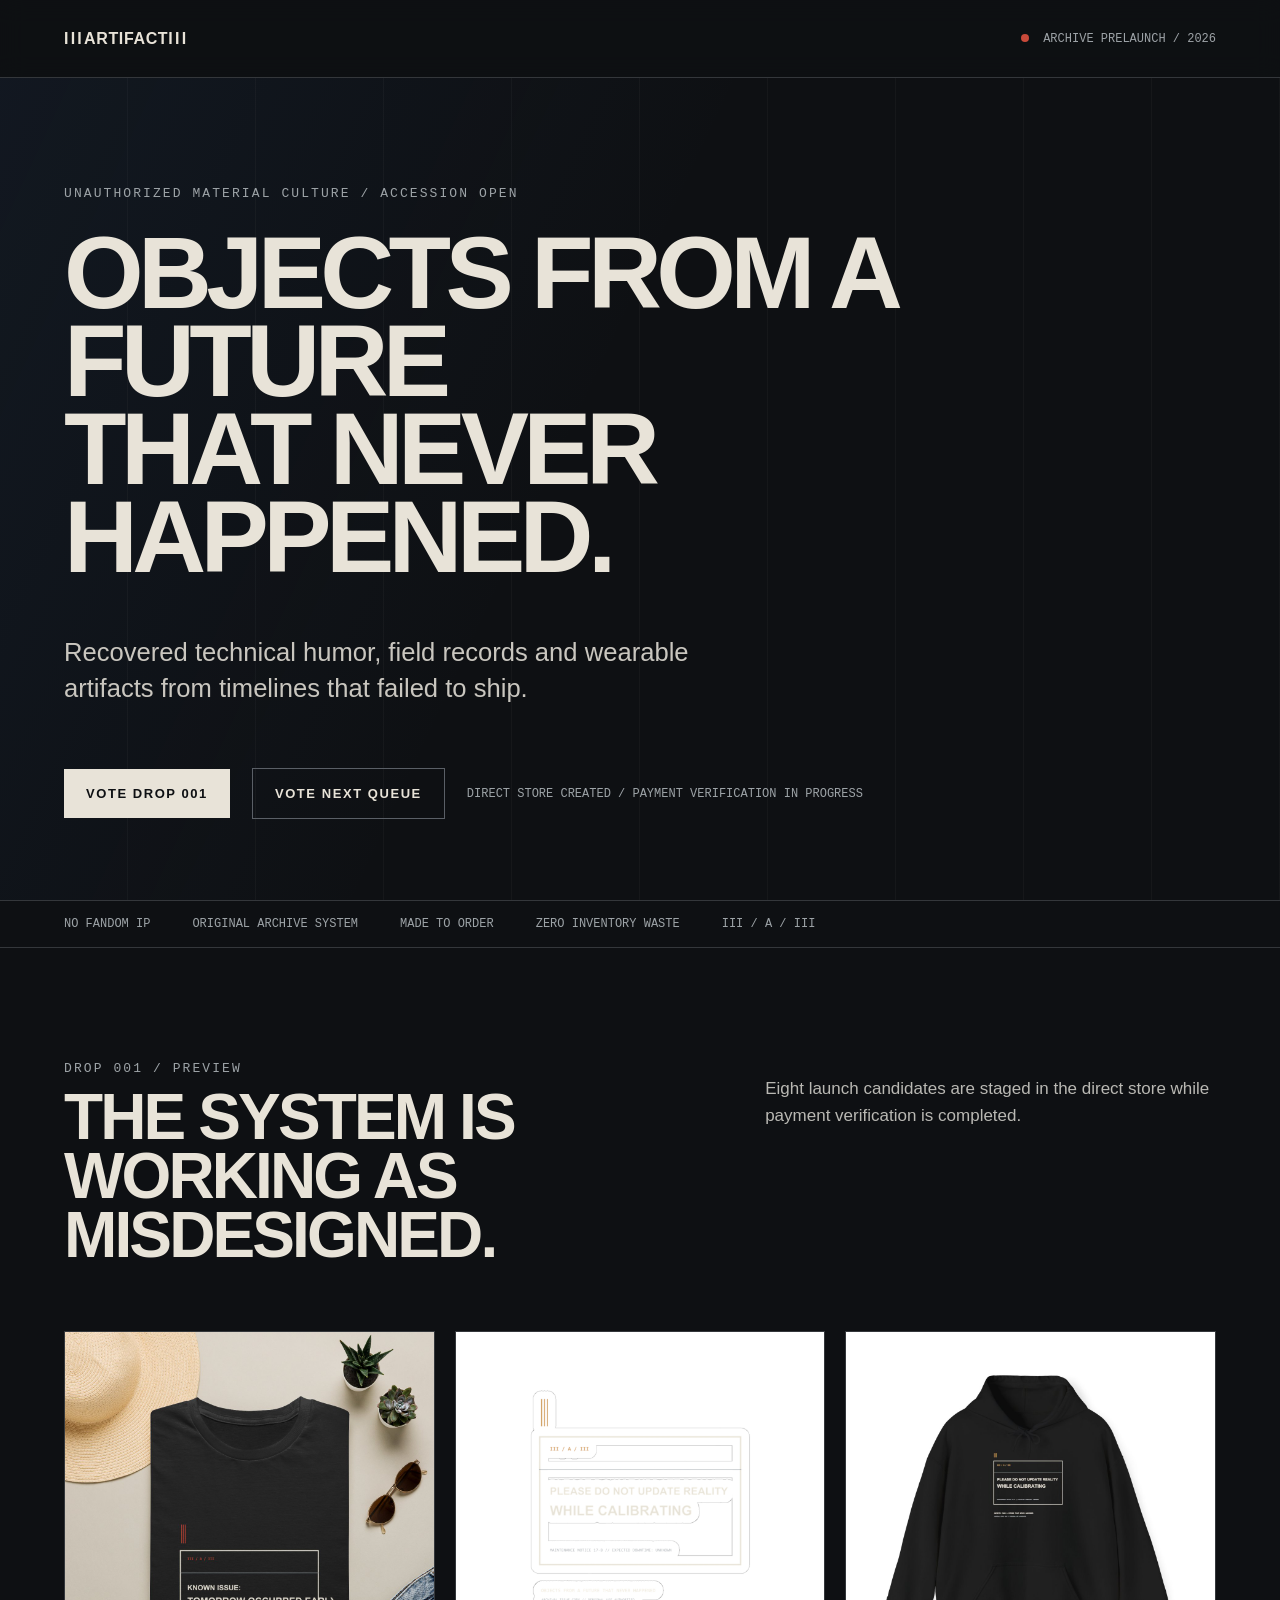
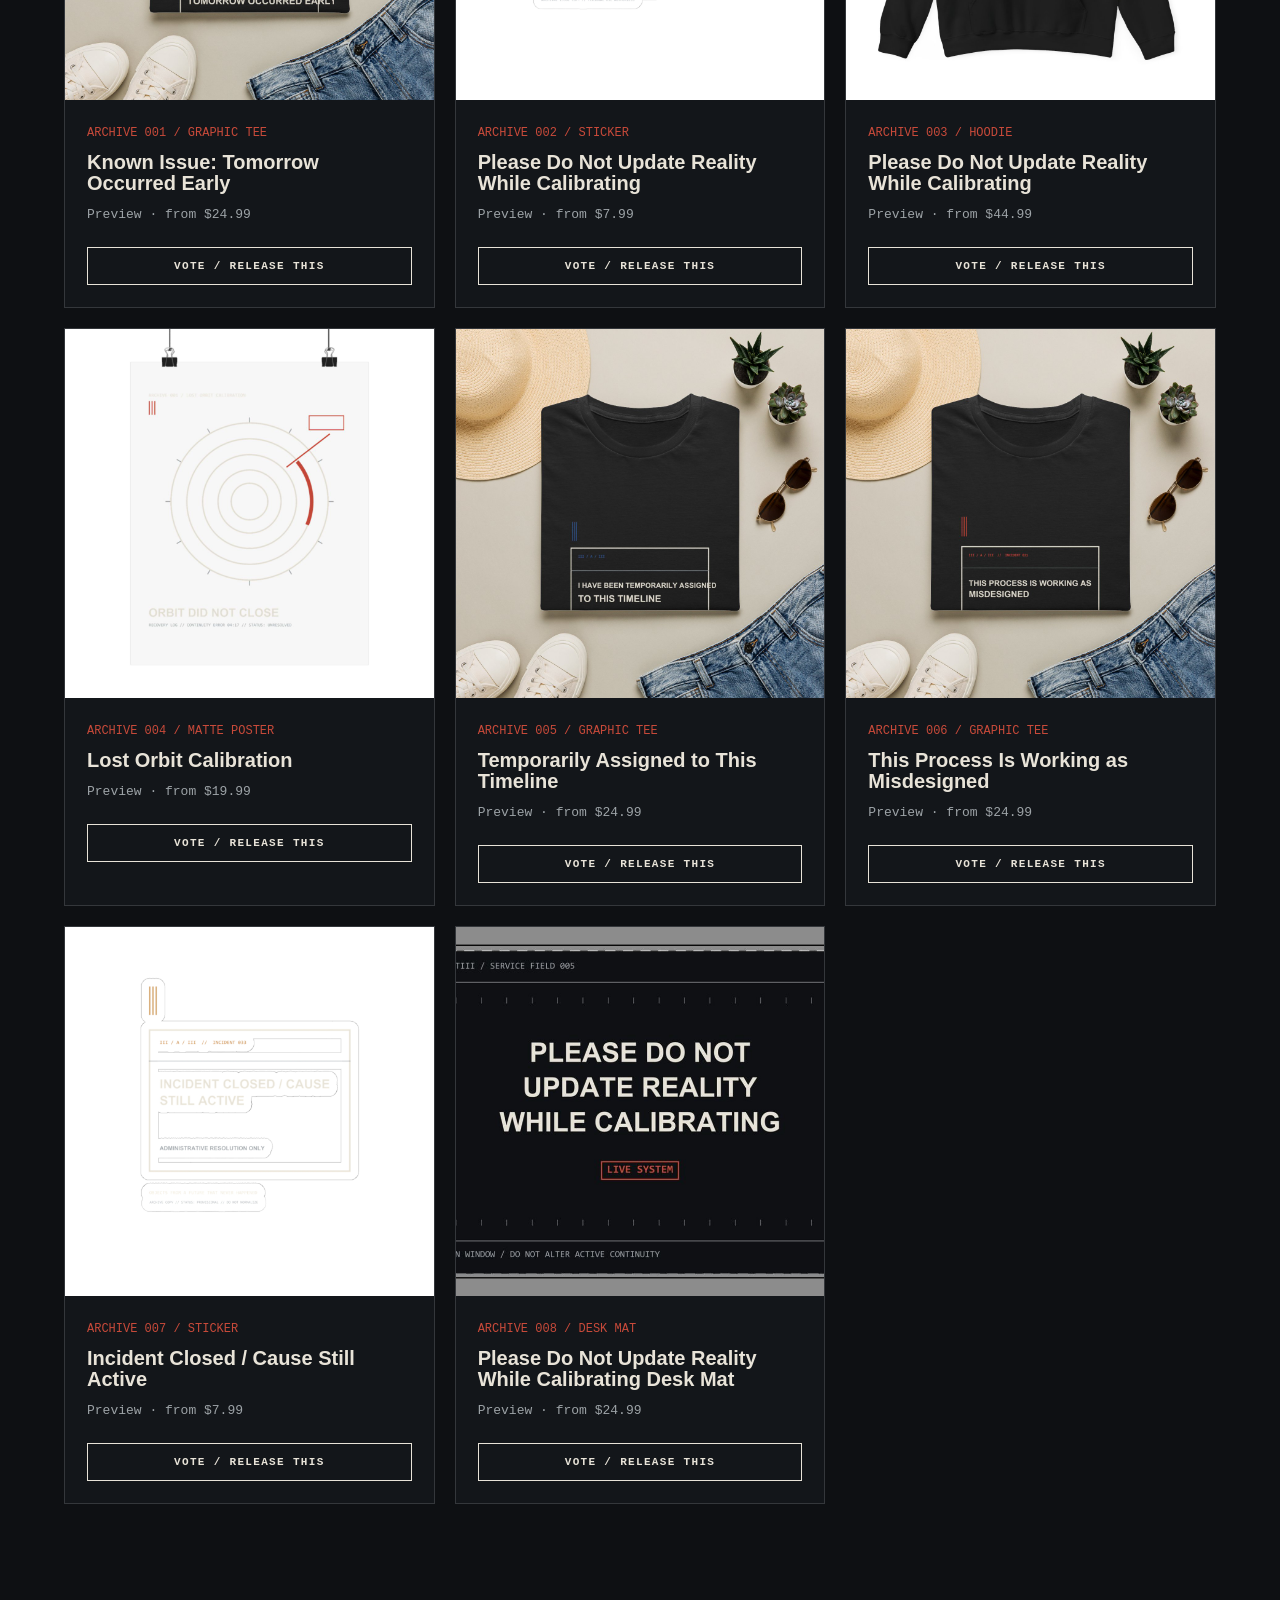
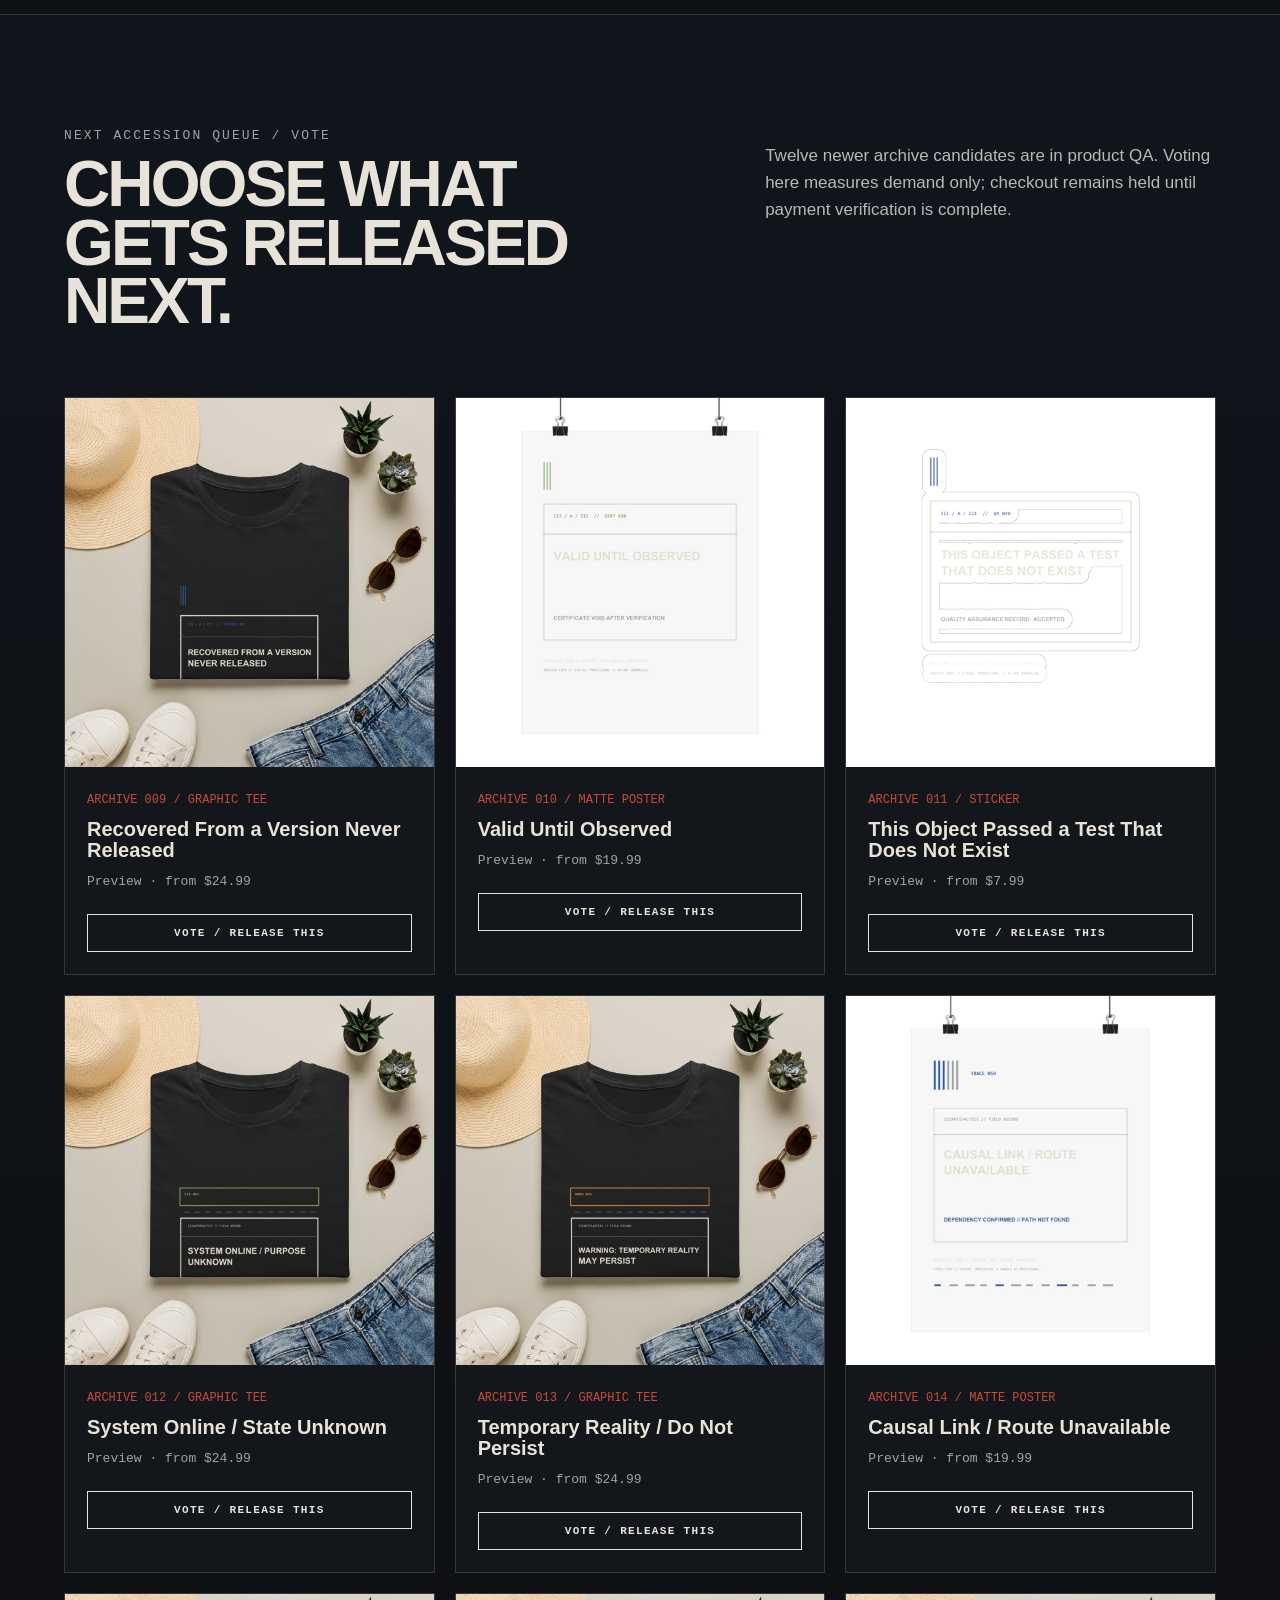
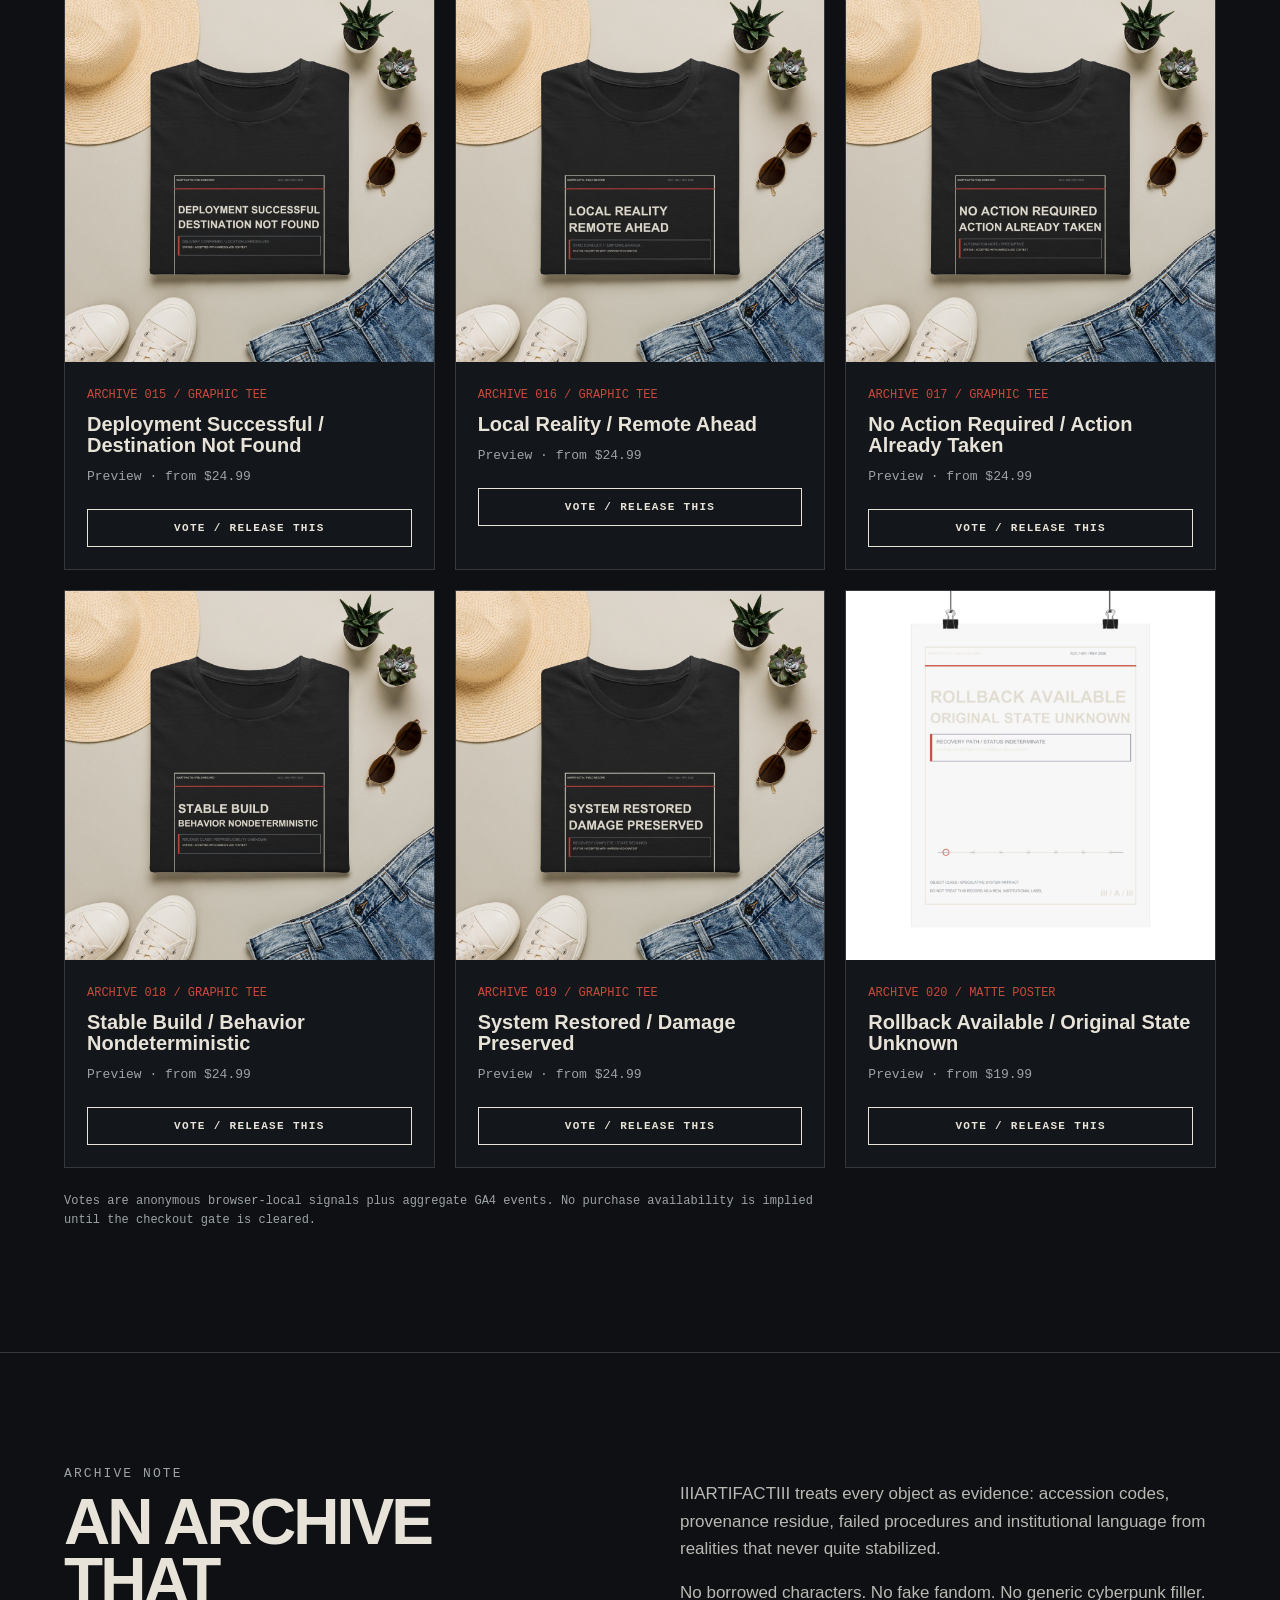
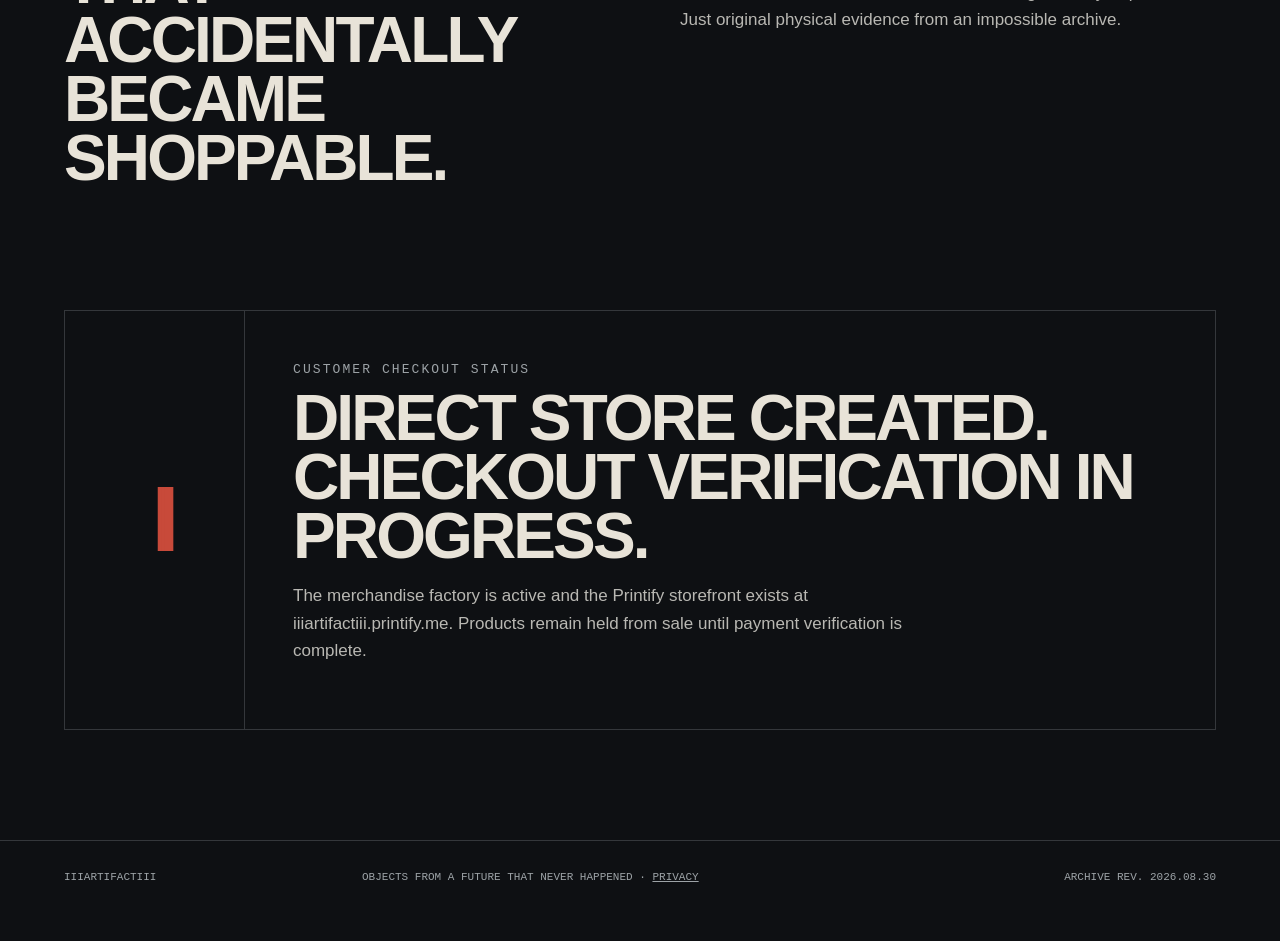
==== commit 3b6ef72a: "Add Batch 05 winners to accession voting queue" ====
--- a/index.html
+++ b/index.html
@@ -1 +1 @@
-<!doctype html><html lang="en"><head><meta charset="utf-8"><meta name="viewport" content="width=device-width,initial-scale=1"><title>IIIARTIFACTIII — Objects From a Future That Never Happened</title><meta name="description" content="Shop-preview original speculative archive graphic tees, stickers, posters, hoodies and desk mats from IIIARTIFACTIII — objects from a future that never happened."><meta name="robots" content="index,follow"><link rel="canonical" href="https://b11-health.github.io/iiiartifactiii/"><meta property="og:type" content="website"><meta property="og:url" content="https://b11-health.github.io/iiiartifactiii/"><meta property="og:title" content="IIIARTIFACTIII — Objects From a Future That Never Happened"><meta property="og:description" content="Original speculative-archive apparel, prints, stickers, hoodies and desk objects from timelines that never happened."><meta property="og:image" content="https://b11-health.github.io/iiiartifactiii/assets/01_feed_card.jpg"><meta property="og:image:alt" content="IIIARTIFACTIII archive preview"><meta name="twitter:card" content="summary_large_image"><meta name="twitter:title" content="IIIARTIFACTIII — Objects From a Future That Never Happened"><meta name="twitter:description" content="Original speculative-archive apparel, prints, stickers, hoodies and desk objects from timelines that never happened."><meta name="twitter:image" content="https://b11-health.github.io/iiiartifactiii/assets/01_feed_card.jpg"><link rel="stylesheet" href="style.css"><script type="application/ld+json">{"@context":"https://schema.org","@type":"Brand","name":"IIIARTIFACTIII","url":"https://b11-health.github.io/iiiartifactiii/","slogan":"Objects From a Future That Never Happened","description":"Original speculative-archive apparel, prints and objects."}</script><script>window['ga-disable-G-Q0MK6SDYDL']=localStorage.getItem('iii_ga_optout')==='1'||navigator.globalPrivacyControl===true||navigator.doNotTrack==='1';</script><script async src="https://www.googletagmanager.com/gtag/js?id=G-Q0MK6SDYDL"></script><script>window.dataLayer=window.dataLayer||[];function gtag(){dataLayer.push(arguments);}gtag('js',new Date());gtag('set','linker',{domains:['iiiartifactiii.printify.me']});gtag('config','G-Q0MK6SDYDL',{send_page_view:true});</script></head><body><header><div class="mark">III<span>ARTIFACT</span>III</div><div class="status"><i></i> ARCHIVE PRELAUNCH / 2026</div></header><main><section class="hero"><div class="eyebrow">UNAUTHORIZED MATERIAL CULTURE / ACCESSION OPEN</div><h1>OBJECTS FROM A FUTURE<br>THAT NEVER HAPPENED.</h1><p>Recovered technical humor, field records and wearable artifacts from timelines that failed to ship.</p><div class="actions"><a href="#drop" class="primary">VOTE DROP 001</a><a href="#queue" class="primary secondary-action">VOTE NEXT QUEUE</a><span class="secondary">DIRECT STORE CREATED / PAYMENT VERIFICATION IN PROGRESS</span></div></section><section class="ticker"><span>NO FANDOM IP</span><span>ORIGINAL ARCHIVE SYSTEM</span><span>MADE TO ORDER</span><span>ZERO INVENTORY WASTE</span><span>III / A / III</span></section><section id="drop" class="drop"><div class="sectionhead"><div><small>DROP 001 / PREVIEW</small><h2>THE SYSTEM IS<br>WORKING AS MISDESIGNED.</h2></div><p>Eight launch candidates are staged in the direct store while payment verification is completed.</p></div><div class="grid"><article><img src="assets/products/01_6a946727b0cd8e5633069a2d.jpg" alt="Known Issue: Tomorrow Occurred Early — Funny Glitch Tee"><div><b>ARCHIVE 001 / GRAPHIC TEE</b><h3>Known Issue: Tomorrow Occurred Early</h3><p>Preview · from $24.99</p><button class="vote" type="button" data-item="Known Issue: Tomorrow Occurred Early" data-archive="ARCHIVE 001">VOTE / RELEASE THIS</button></div></article><article><img src="assets/products/02_6a94675f91504519f70db988.jpg" alt="Please Do Not Update Reality While Calibrating — Tech Sticker"><div><b>ARCHIVE 002 / STICKER</b><h3>Please Do Not Update Reality While Calibrating</h3><p>Preview · from $7.99</p><button class="vote" type="button" data-item="Please Do Not Update Reality While Calibrating" data-archive="ARCHIVE 002">VOTE / RELEASE THIS</button></div></article><article><img src="assets/products/03_6a9467632f60e53bc8008ddf.jpg" alt="Please Do Not Update Reality While Calibrating — Tech Hoodie"><div><b>ARCHIVE 003 / HOODIE</b><h3>Please Do Not Update Reality While Calibrating</h3><p>Preview · from $44.99</p><button class="vote" type="button" data-item="Please Do Not Update Reality While Calibrating" data-archive="ARCHIVE 003">VOTE / RELEASE THIS</button></div></article><article><img src="assets/products/04_6a94676691504519f70db98e.jpg" alt="Lost Orbit Calibration — Future Archive Matte Poster"><div><b>ARCHIVE 004 / MATTE POSTER</b><h3>Lost Orbit Calibration</h3><p>Preview · from $19.99</p><button class="vote" type="button" data-item="Lost Orbit Calibration" data-archive="ARCHIVE 004">VOTE / RELEASE THIS</button></div></article><article><img src="assets/products/05_6a94676a2f60e53bc8008de6.jpg" alt="Temporarily Assigned to This Timeline — Dry Humor Graphic Tee"><div><b>ARCHIVE 005 / GRAPHIC TEE</b><h3>Temporarily Assigned to This Timeline</h3><p>Preview · from $24.99</p><button class="vote" type="button" data-item="Temporarily Assigned to This Timeline" data-archive="ARCHIVE 005">VOTE / RELEASE THIS</button></div></article><article><img src="assets/products/06_6a94676f92613ca4f90fb647.jpg" alt="This Process Is Working as Misdesigned — Tech Humor Graphic Tee"><div><b>ARCHIVE 006 / GRAPHIC TEE</b><h3>This Process Is Working as Misdesigned</h3><p>Preview · from $24.99</p><button class="vote" type="button" data-item="This Process Is Working as Misdesigned" data-archive="ARCHIVE 006">VOTE / RELEASE THIS</button></div></article><article><img src="assets/products/07_6a9467732f60e53bc8008df6.jpg" alt="Incident Closed / Cause Still Active — Tech Humor Sticker"><div><b>ARCHIVE 007 / STICKER</b><h3>Incident Closed / Cause Still Active</h3><p>Preview · from $7.99</p><button class="vote" type="button" data-item="Incident Closed / Cause Still Active" data-archive="ARCHIVE 007">VOTE / RELEASE THIS</button></div></article><article><img src="assets/products/08_6a946776020d92c02e040b31.jpg" alt="Please Do Not Update Reality While Calibrating Desk Mat | Tech Humor Desk Pad"><div><b>ARCHIVE 008 / DESK MAT</b><h3>Please Do Not Update Reality While Calibrating Desk Mat</h3><p>Preview · from $24.99</p><button class="vote" type="button" data-item="Please Do Not Update Reality While Calibrating Desk Mat" data-archive="ARCHIVE 008">VOTE / RELEASE THIS</button></div></article></div></section><section id="queue" class="drop queue"><div class="sectionhead"><div><small>NEXT ACCESSION QUEUE / VOTE</small><h2>CHOOSE WHAT<br>GETS RELEASED NEXT.</h2></div><p>Six newer archive candidates are in product QA. Voting here measures demand only; checkout remains held until payment verification is complete.</p></div><div class="grid"><article><img src="assets/products/009_6a947edeedbb57ccf007d054_mockup.jpg" alt="Recovered From a Version Never Released"><div><b>ARCHIVE 009 / GRAPHIC TEE</b><h3>Recovered From a Version Never Released</h3><p>Preview · from $24.99</p><button class="vote" type="button" data-item="Recovered From a Version Never Released" data-archive="ARCHIVE 009">VOTE / RELEASE THIS</button></div></article><article><img src="assets/products/010_6a947f3423312aa9b00a4362_mockup.jpg" alt="Valid Until Observed"><div><b>ARCHIVE 010 / MATTE POSTER</b><h3>Valid Until Observed</h3><p>Preview · from $19.99</p><button class="vote" type="button" data-item="Valid Until Observed" data-archive="ARCHIVE 010">VOTE / RELEASE THIS</button></div></article><article><img src="assets/products/011_6a947ed068fc2dc4490d26d0_mockup.jpg" alt="This Object Passed a Test That Does Not Exist"><div><b>ARCHIVE 011 / STICKER</b><h3>This Object Passed a Test That Does Not Exist</h3><p>Preview · from $7.99</p><button class="vote" type="button" data-item="This Object Passed a Test That Does Not Exist" data-archive="ARCHIVE 011">VOTE / RELEASE THIS</button></div></article><article><img src="assets/products/012_6a94801823312aa9b00a442d_mockup.jpg" alt="System Online / State Unknown"><div><b>ARCHIVE 012 / GRAPHIC TEE</b><h3>System Online / State Unknown</h3><p>Preview · from $24.99</p><button class="vote" type="button" data-item="System Online / State Unknown" data-archive="ARCHIVE 012">VOTE / RELEASE THIS</button></div></article><article><img src="assets/products/013_6a948026b0cd8e563306b702_mockup.jpg" alt="Temporary Reality / Do Not Persist"><div><b>ARCHIVE 013 / GRAPHIC TEE</b><h3>Temporary Reality / Do Not Persist</h3><p>Preview · from $24.99</p><button class="vote" type="button" data-item="Temporary Reality / Do Not Persist" data-archive="ARCHIVE 013">VOTE / RELEASE THIS</button></div></article><article><img src="assets/products/014_6a94808aedbb57ccf007d1bd_mockup.jpg" alt="Causal Link / Route Unavailable"><div><b>ARCHIVE 014 / MATTE POSTER</b><h3>Causal Link / Route Unavailable</h3><p>Preview · from $19.99</p><button class="vote" type="button" data-item="Causal Link / Route Unavailable" data-archive="ARCHIVE 014">VOTE / RELEASE THIS</button></div></article></div><p class="queue-note">Votes are anonymous browser-local signals plus aggregate GA4 events. No purchase availability is implied until the checkout gate is cleared.</p></section><section class="about"><div><small>ARCHIVE NOTE</small><h2>AN ARCHIVE THAT<br>ACCIDENTALLY BECAME SHOPPABLE.</h2></div><div><p>IIIARTIFACTIII treats every object as evidence: accession codes, provenance residue, failed procedures and institutional language from realities that never quite stabilized.</p><p>No borrowed characters. No fake fandom. No generic cyberpunk filler. Just original physical evidence from an impossible archive.</p></div></section><section class="gate"><div class="rails">III</div><div><small>CUSTOMER CHECKOUT STATUS</small><h2>DIRECT STORE CREATED. CHECKOUT VERIFICATION IN PROGRESS.</h2><p>The merchandise factory is active and the Printify storefront exists at iiiartifactiii.printify.me. Products remain held from sale until payment verification is complete.</p></div></section></main><footer><div>IIIARTIFACTIII</div><div>OBJECTS FROM A FUTURE THAT NEVER HAPPENED · <a href="privacy.html" style="color:inherit">PRIVACY</a></div><div>ARCHIVE REV. 2026.08.30</div></footer><script>(function(){document.querySelectorAll('.vote').forEach(function(btn){var key='iii_vote_'+btn.dataset.archive.replace(/\s+/g,'_');if(localStorage.getItem(key)){btn.textContent='VOTE RECORDED';btn.disabled=true;}btn.addEventListener('click',function(){if(btn.disabled)return;localStorage.setItem(key,'1');if(typeof gtag==='function')gtag('event','vote_artifact',{artifact_id:btn.dataset.archive,artifact_name:btn.dataset.item,item_name:btn.dataset.item,engagement_time_msec:100});btn.textContent='VOTE RECORDED';btn.disabled=true;});});})();</script></body></html>+<!doctype html><html lang="en"><head><meta charset="utf-8"><meta name="viewport" content="width=device-width,initial-scale=1"><title>IIIARTIFACTIII — Objects From a Future That Never Happened</title><meta name="description" content="Shop-preview original speculative archive graphic tees, stickers, posters, hoodies and desk mats from IIIARTIFACTIII — objects from a future that never happened."><meta name="robots" content="index,follow"><link rel="canonical" href="https://b11-health.github.io/iiiartifactiii/"><meta property="og:type" content="website"><meta property="og:url" content="https://b11-health.github.io/iiiartifactiii/"><meta property="og:title" content="IIIARTIFACTIII — Objects From a Future That Never Happened"><meta property="og:description" content="Original speculative-archive apparel, prints, stickers, hoodies and desk objects from timelines that never happened."><meta property="og:image" content="https://b11-health.github.io/iiiartifactiii/assets/01_feed_card.jpg"><meta property="og:image:alt" content="IIIARTIFACTIII archive preview"><meta name="twitter:card" content="summary_large_image"><meta name="twitter:title" content="IIIARTIFACTIII — Objects From a Future That Never Happened"><meta name="twitter:description" content="Original speculative-archive apparel, prints, stickers, hoodies and desk objects from timelines that never happened."><meta name="twitter:image" content="https://b11-health.github.io/iiiartifactiii/assets/01_feed_card.jpg"><link rel="stylesheet" href="style.css"><script type="application/ld+json">{"@context":"https://schema.org","@type":"Brand","name":"IIIARTIFACTIII","url":"https://b11-health.github.io/iiiartifactiii/","slogan":"Objects From a Future That Never Happened","description":"Original speculative-archive apparel, prints and objects."}</script><script>window['ga-disable-G-Q0MK6SDYDL']=localStorage.getItem('iii_ga_optout')==='1'||navigator.globalPrivacyControl===true||navigator.doNotTrack==='1';</script><script async src="https://www.googletagmanager.com/gtag/js?id=G-Q0MK6SDYDL"></script><script>window.dataLayer=window.dataLayer||[];function gtag(){dataLayer.push(arguments);}gtag('js',new Date());gtag('set','linker',{domains:['iiiartifactiii.printify.me']});gtag('config','G-Q0MK6SDYDL',{send_page_view:true});</script></head><body><header><div class="mark">III<span>ARTIFACT</span>III</div><div class="status"><i></i> ARCHIVE PRELAUNCH / 2026</div></header><main><section class="hero"><div class="eyebrow">UNAUTHORIZED MATERIAL CULTURE / ACCESSION OPEN</div><h1>OBJECTS FROM A FUTURE<br>THAT NEVER HAPPENED.</h1><p>Recovered technical humor, field records and wearable artifacts from timelines that failed to ship.</p><div class="actions"><a href="#drop" class="primary">VOTE DROP 001</a><a href="#queue" class="primary secondary-action">VOTE NEXT QUEUE</a><span class="secondary">DIRECT STORE CREATED / PAYMENT VERIFICATION IN PROGRESS</span></div></section><section class="ticker"><span>NO FANDOM IP</span><span>ORIGINAL ARCHIVE SYSTEM</span><span>MADE TO ORDER</span><span>ZERO INVENTORY WASTE</span><span>III / A / III</span></section><section id="drop" class="drop"><div class="sectionhead"><div><small>DROP 001 / PREVIEW</small><h2>THE SYSTEM IS<br>WORKING AS MISDESIGNED.</h2></div><p>Eight launch candidates are staged in the direct store while payment verification is completed.</p></div><div class="grid"><article><img src="assets/products/01_6a946727b0cd8e5633069a2d.jpg" alt="Known Issue: Tomorrow Occurred Early — Funny Glitch Tee"><div><b>ARCHIVE 001 / GRAPHIC TEE</b><h3>Known Issue: Tomorrow Occurred Early</h3><p>Preview · from $24.99</p><button class="vote" type="button" data-item="Known Issue: Tomorrow Occurred Early" data-archive="ARCHIVE 001">VOTE / RELEASE THIS</button></div></article><article><img src="assets/products/02_6a94675f91504519f70db988.jpg" alt="Please Do Not Update Reality While Calibrating — Tech Sticker"><div><b>ARCHIVE 002 / STICKER</b><h3>Please Do Not Update Reality While Calibrating</h3><p>Preview · from $7.99</p><button class="vote" type="button" data-item="Please Do Not Update Reality While Calibrating" data-archive="ARCHIVE 002">VOTE / RELEASE THIS</button></div></article><article><img src="assets/products/03_6a9467632f60e53bc8008ddf.jpg" alt="Please Do Not Update Reality While Calibrating — Tech Hoodie"><div><b>ARCHIVE 003 / HOODIE</b><h3>Please Do Not Update Reality While Calibrating</h3><p>Preview · from $44.99</p><button class="vote" type="button" data-item="Please Do Not Update Reality While Calibrating" data-archive="ARCHIVE 003">VOTE / RELEASE THIS</button></div></article><article><img src="assets/products/04_6a94676691504519f70db98e.jpg" alt="Lost Orbit Calibration — Future Archive Matte Poster"><div><b>ARCHIVE 004 / MATTE POSTER</b><h3>Lost Orbit Calibration</h3><p>Preview · from $19.99</p><button class="vote" type="button" data-item="Lost Orbit Calibration" data-archive="ARCHIVE 004">VOTE / RELEASE THIS</button></div></article><article><img src="assets/products/05_6a94676a2f60e53bc8008de6.jpg" alt="Temporarily Assigned to This Timeline — Dry Humor Graphic Tee"><div><b>ARCHIVE 005 / GRAPHIC TEE</b><h3>Temporarily Assigned to This Timeline</h3><p>Preview · from $24.99</p><button class="vote" type="button" data-item="Temporarily Assigned to This Timeline" data-archive="ARCHIVE 005">VOTE / RELEASE THIS</button></div></article><article><img src="assets/products/06_6a94676f92613ca4f90fb647.jpg" alt="This Process Is Working as Misdesigned — Tech Humor Graphic Tee"><div><b>ARCHIVE 006 / GRAPHIC TEE</b><h3>This Process Is Working as Misdesigned</h3><p>Preview · from $24.99</p><button class="vote" type="button" data-item="This Process Is Working as Misdesigned" data-archive="ARCHIVE 006">VOTE / RELEASE THIS</button></div></article><article><img src="assets/products/07_6a9467732f60e53bc8008df6.jpg" alt="Incident Closed / Cause Still Active — Tech Humor Sticker"><div><b>ARCHIVE 007 / STICKER</b><h3>Incident Closed / Cause Still Active</h3><p>Preview · from $7.99</p><button class="vote" type="button" data-item="Incident Closed / Cause Still Active" data-archive="ARCHIVE 007">VOTE / RELEASE THIS</button></div></article><article><img src="assets/products/08_6a946776020d92c02e040b31.jpg" alt="Please Do Not Update Reality While Calibrating Desk Mat | Tech Humor Desk Pad"><div><b>ARCHIVE 008 / DESK MAT</b><h3>Please Do Not Update Reality While Calibrating Desk Mat</h3><p>Preview · from $24.99</p><button class="vote" type="button" data-item="Please Do Not Update Reality While Calibrating Desk Mat" data-archive="ARCHIVE 008">VOTE / RELEASE THIS</button></div></article></div></section><section id="queue" class="drop queue"><div class="sectionhead"><div><small>NEXT ACCESSION QUEUE / VOTE</small><h2>CHOOSE WHAT<br>GETS RELEASED NEXT.</h2></div><p>Twelve newer archive candidates are in product QA. Voting here measures demand only; checkout remains held until payment verification is complete.</p></div><div class="grid"><article><img src="assets/products/009_6a947edeedbb57ccf007d054_mockup.jpg" alt="Recovered From a Version Never Released"><div><b>ARCHIVE 009 / GRAPHIC TEE</b><h3>Recovered From a Version Never Released</h3><p>Preview · from $24.99</p><button class="vote" type="button" data-item="Recovered From a Version Never Released" data-archive="ARCHIVE 009">VOTE / RELEASE THIS</button></div></article><article><img src="assets/products/010_6a947f3423312aa9b00a4362_mockup.jpg" alt="Valid Until Observed"><div><b>ARCHIVE 010 / MATTE POSTER</b><h3>Valid Until Observed</h3><p>Preview · from $19.99</p><button class="vote" type="button" data-item="Valid Until Observed" data-archive="ARCHIVE 010">VOTE / RELEASE THIS</button></div></article><article><img src="assets/products/011_6a947ed068fc2dc4490d26d0_mockup.jpg" alt="This Object Passed a Test That Does Not Exist"><div><b>ARCHIVE 011 / STICKER</b><h3>This Object Passed a Test That Does Not Exist</h3><p>Preview · from $7.99</p><button class="vote" type="button" data-item="This Object Passed a Test That Does Not Exist" data-archive="ARCHIVE 011">VOTE / RELEASE THIS</button></div></article><article><img src="assets/products/012_6a94801823312aa9b00a442d_mockup.jpg" alt="System Online / State Unknown"><div><b>ARCHIVE 012 / GRAPHIC TEE</b><h3>System Online / State Unknown</h3><p>Preview · from $24.99</p><button class="vote" type="button" data-item="System Online / State Unknown" data-archive="ARCHIVE 012">VOTE / RELEASE THIS</button></div></article><article><img src="assets/products/013_6a948026b0cd8e563306b702_mockup.jpg" alt="Temporary Reality / Do Not Persist"><div><b>ARCHIVE 013 / GRAPHIC TEE</b><h3>Temporary Reality / Do Not Persist</h3><p>Preview · from $24.99</p><button class="vote" type="button" data-item="Temporary Reality / Do Not Persist" data-archive="ARCHIVE 013">VOTE / RELEASE THIS</button></div></article><article><img src="assets/products/014_6a94808aedbb57ccf007d1bd_mockup.jpg" alt="Causal Link / Route Unavailable"><div><b>ARCHIVE 014 / MATTE POSTER</b><h3>Causal Link / Route Unavailable</h3><p>Preview · from $19.99</p><button class="vote" type="button" data-item="Causal Link / Route Unavailable" data-archive="ARCHIVE 014">VOTE / RELEASE THIS</button></div></article><article><img src="assets/products/015_6a94e58c8c1b0debdc005227.jpg" alt="Deployment Successful / Destination Not Found"><div><b>ARCHIVE 015 / GRAPHIC TEE</b><h3>Deployment Successful / Destination Not Found</h3><p>Preview · from $24.99</p><button class="vote" type="button" data-item="Deployment Successful / Destination Not Found" data-archive="ARCHIVE 015">VOTE / RELEASE THIS</button></div></article><article><img src="assets/products/016_6a94e5a06d76e96ede0f3a13.jpg" alt="Local Reality / Remote Ahead"><div><b>ARCHIVE 016 / GRAPHIC TEE</b><h3>Local Reality / Remote Ahead</h3><p>Preview · from $24.99</p><button class="vote" type="button" data-item="Local Reality / Remote Ahead" data-archive="ARCHIVE 016">VOTE / RELEASE THIS</button></div></article><article><img src="assets/products/017_6a94e5b6e515a1eb3707f5b6.jpg" alt="No Action Required / Action Already Taken"><div><b>ARCHIVE 017 / GRAPHIC TEE</b><h3>No Action Required / Action Already Taken</h3><p>Preview · from $24.99</p><button class="vote" type="button" data-item="No Action Required / Action Already Taken" data-archive="ARCHIVE 017">VOTE / RELEASE THIS</button></div></article><article><img src="assets/products/018_6a94e5c76d76e96ede0f3a2a.jpg" alt="Stable Build / Behavior Nondeterministic"><div><b>ARCHIVE 018 / GRAPHIC TEE</b><h3>Stable Build / Behavior Nondeterministic</h3><p>Preview · from $24.99</p><button class="vote" type="button" data-item="Stable Build / Behavior Nondeterministic" data-archive="ARCHIVE 018">VOTE / RELEASE THIS</button></div></article><article><img src="assets/products/019_6a94e5d86d76e96ede0f3a4e.jpg" alt="System Restored / Damage Preserved"><div><b>ARCHIVE 019 / GRAPHIC TEE</b><h3>System Restored / Damage Preserved</h3><p>Preview · from $24.99</p><button class="vote" type="button" data-item="System Restored / Damage Preserved" data-archive="ARCHIVE 019">VOTE / RELEASE THIS</button></div></article><article><img src="assets/products/020_6a94e5f18c1b0debdc0052dd.jpg" alt="Rollback Available / Original State Unknown"><div><b>ARCHIVE 020 / MATTE POSTER</b><h3>Rollback Available / Original State Unknown</h3><p>Preview · from $19.99</p><button class="vote" type="button" data-item="Rollback Available / Original State Unknown" data-archive="ARCHIVE 020">VOTE / RELEASE THIS</button></div></article></div><p class="queue-note">Votes are anonymous browser-local signals plus aggregate GA4 events. No purchase availability is implied until the checkout gate is cleared.</p></section><section class="about"><div><small>ARCHIVE NOTE</small><h2>AN ARCHIVE THAT<br>ACCIDENTALLY BECAME SHOPPABLE.</h2></div><div><p>IIIARTIFACTIII treats every object as evidence: accession codes, provenance residue, failed procedures and institutional language from realities that never quite stabilized.</p><p>No borrowed characters. No fake fandom. No generic cyberpunk filler. Just original physical evidence from an impossible archive.</p></div></section><section class="gate"><div class="rails">III</div><div><small>CUSTOMER CHECKOUT STATUS</small><h2>DIRECT STORE CREATED. CHECKOUT VERIFICATION IN PROGRESS.</h2><p>The merchandise factory is active and the Printify storefront exists at iiiartifactiii.printify.me. Products remain held from sale until payment verification is complete.</p></div></section></main><footer><div>IIIARTIFACTIII</div><div>OBJECTS FROM A FUTURE THAT NEVER HAPPENED · <a href="privacy.html" style="color:inherit">PRIVACY</a></div><div>ARCHIVE REV. 2026.08.30</div></footer><script>(function(){document.querySelectorAll('.vote').forEach(function(btn){var key='iii_vote_'+btn.dataset.archive.replace(/\s+/g,'_');if(localStorage.getItem(key)){btn.textContent='VOTE RECORDED';btn.disabled=true;}btn.addEventListener('click',function(){if(btn.disabled)return;localStorage.setItem(key,'1');if(typeof gtag==='function')gtag('event','vote_artifact',{artifact_id:btn.dataset.archive,artifact_name:btn.dataset.item,item_name:btn.dataset.item,engagement_time_msec:100});btn.textContent='VOTE RECORDED';btn.disabled=true;});});})();</script></body></html>
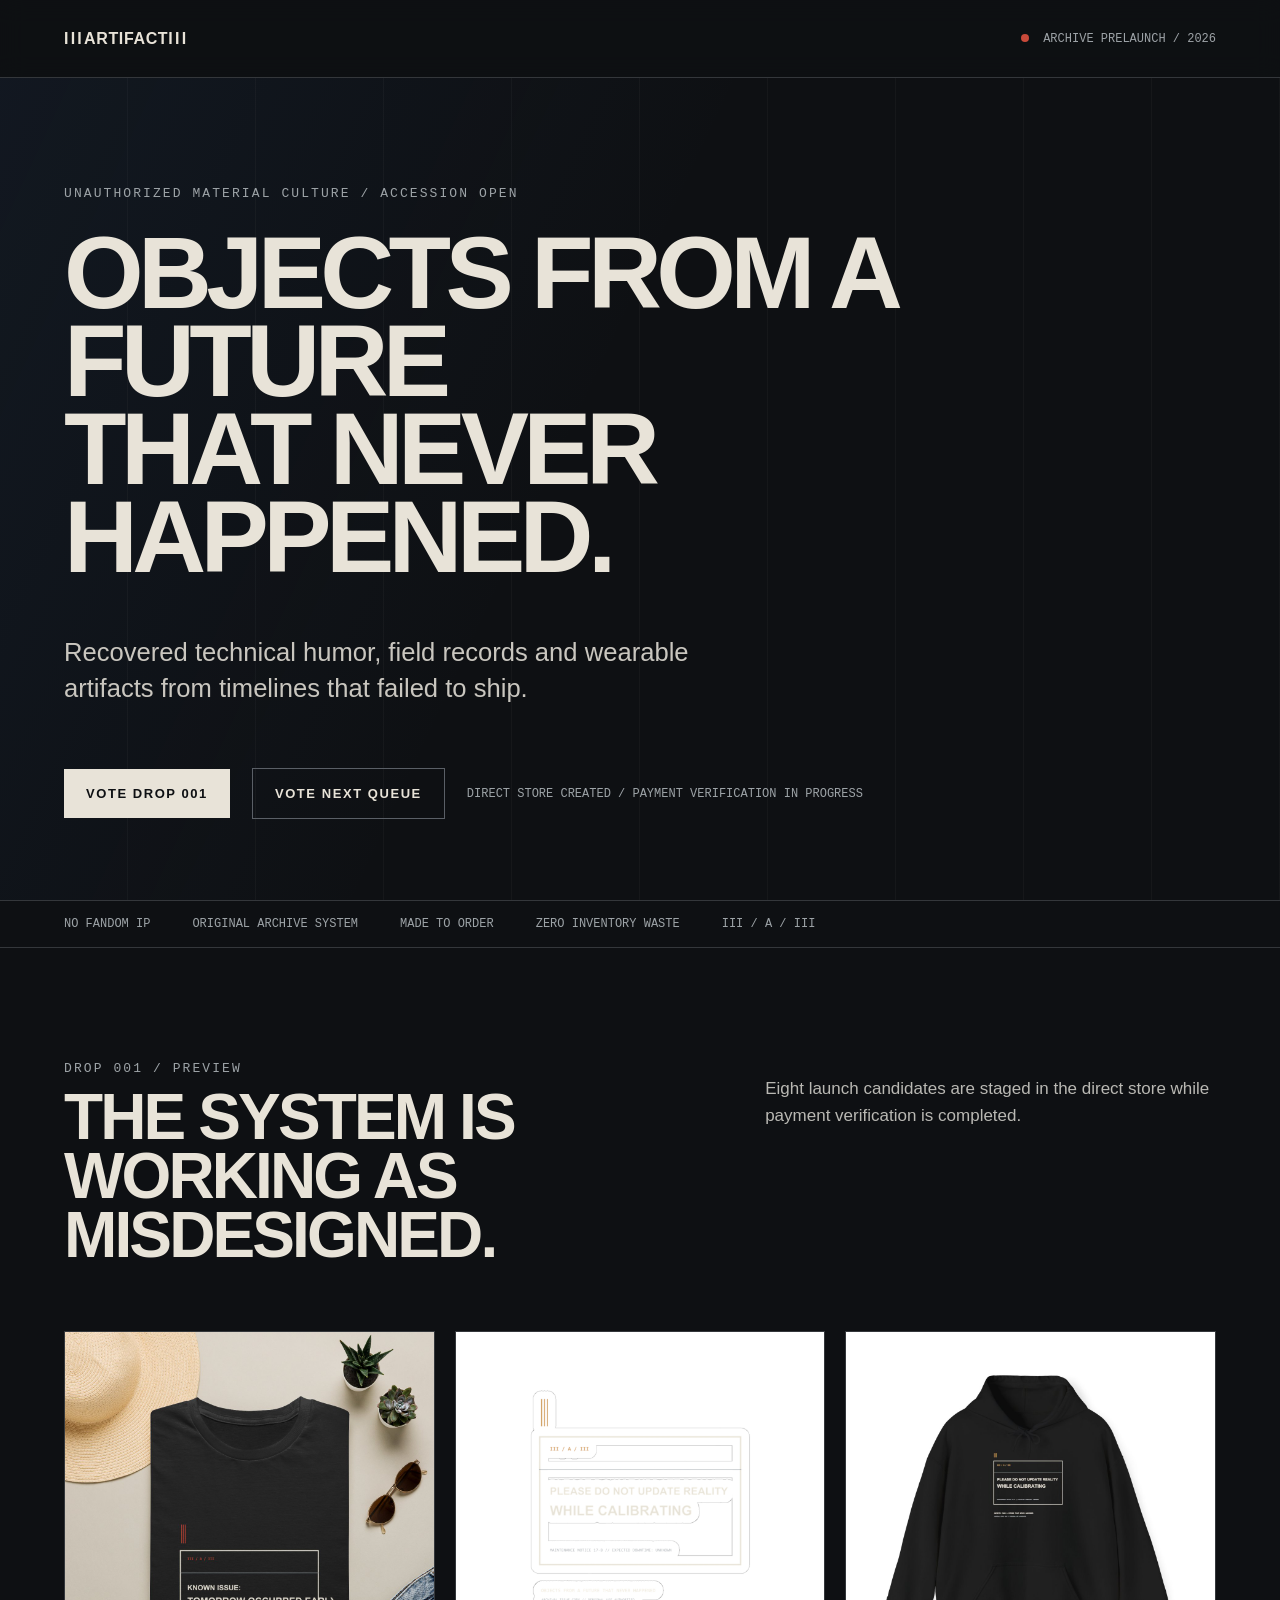
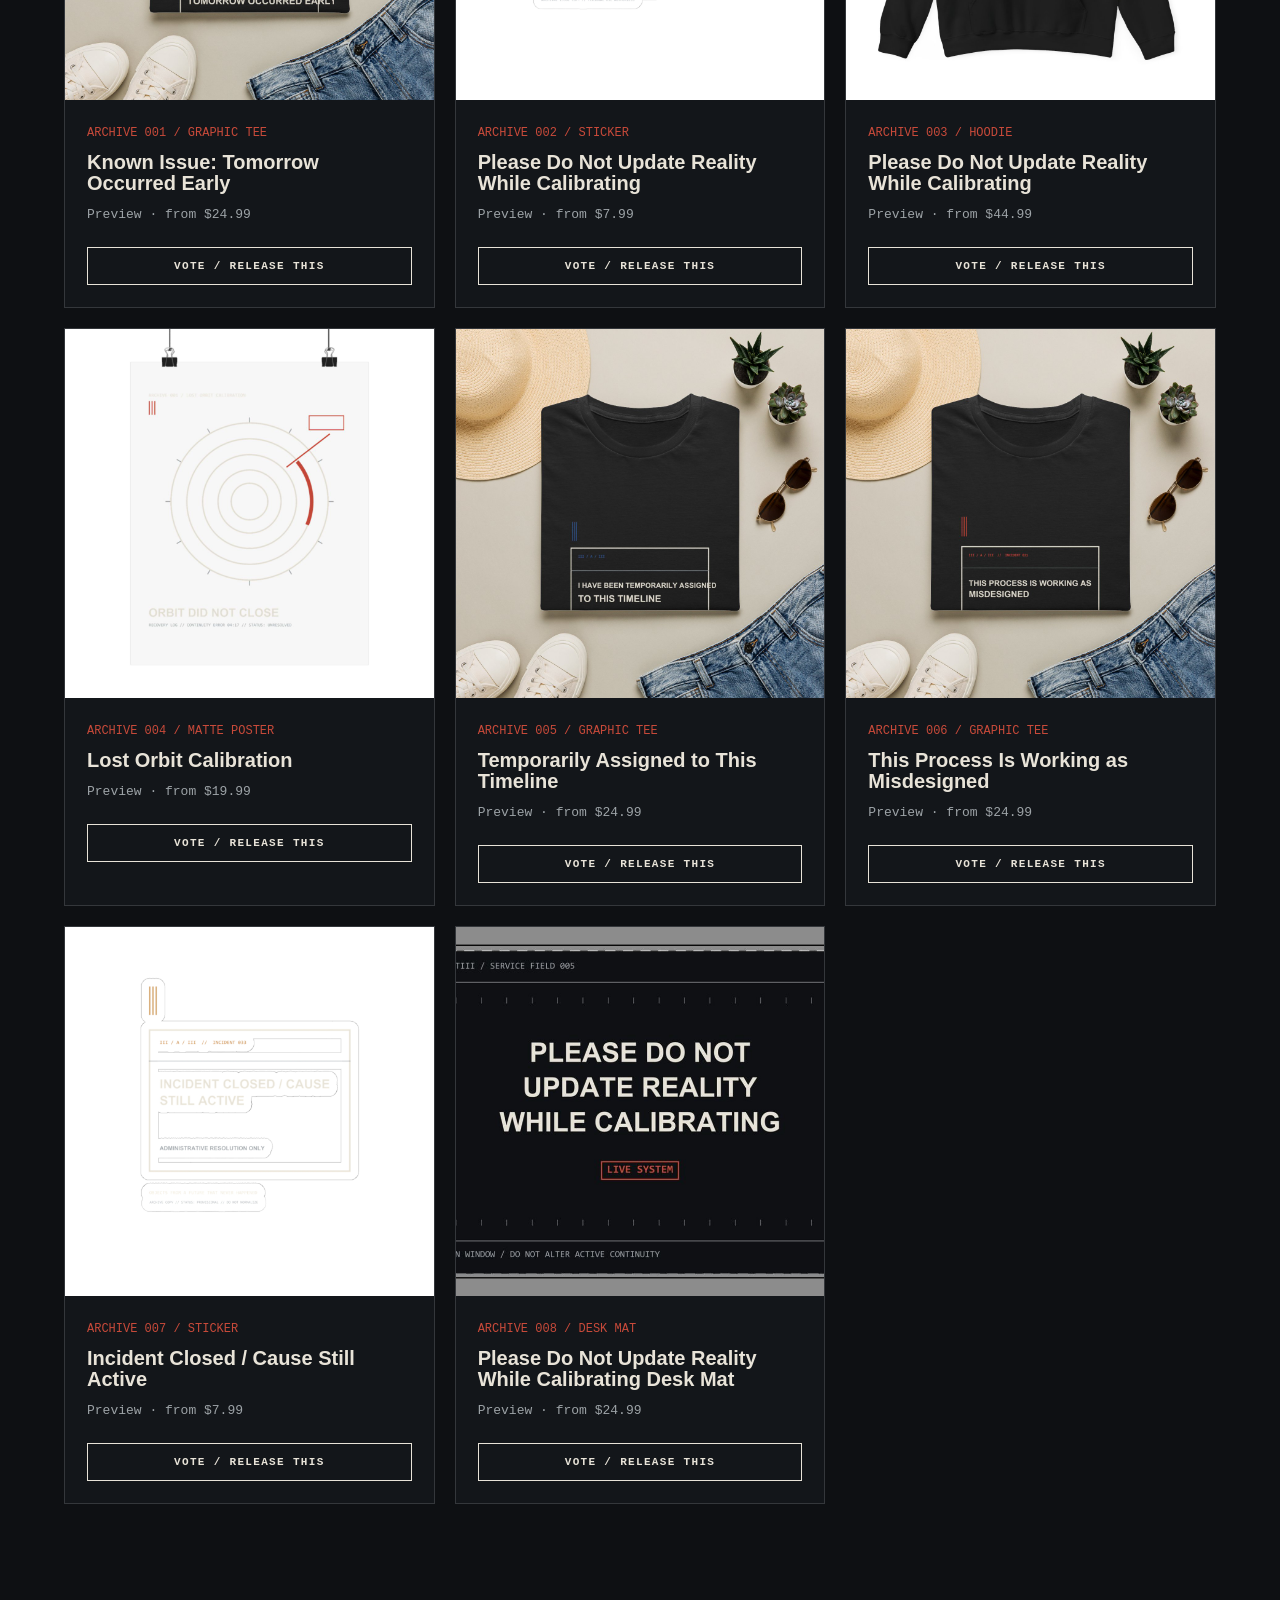
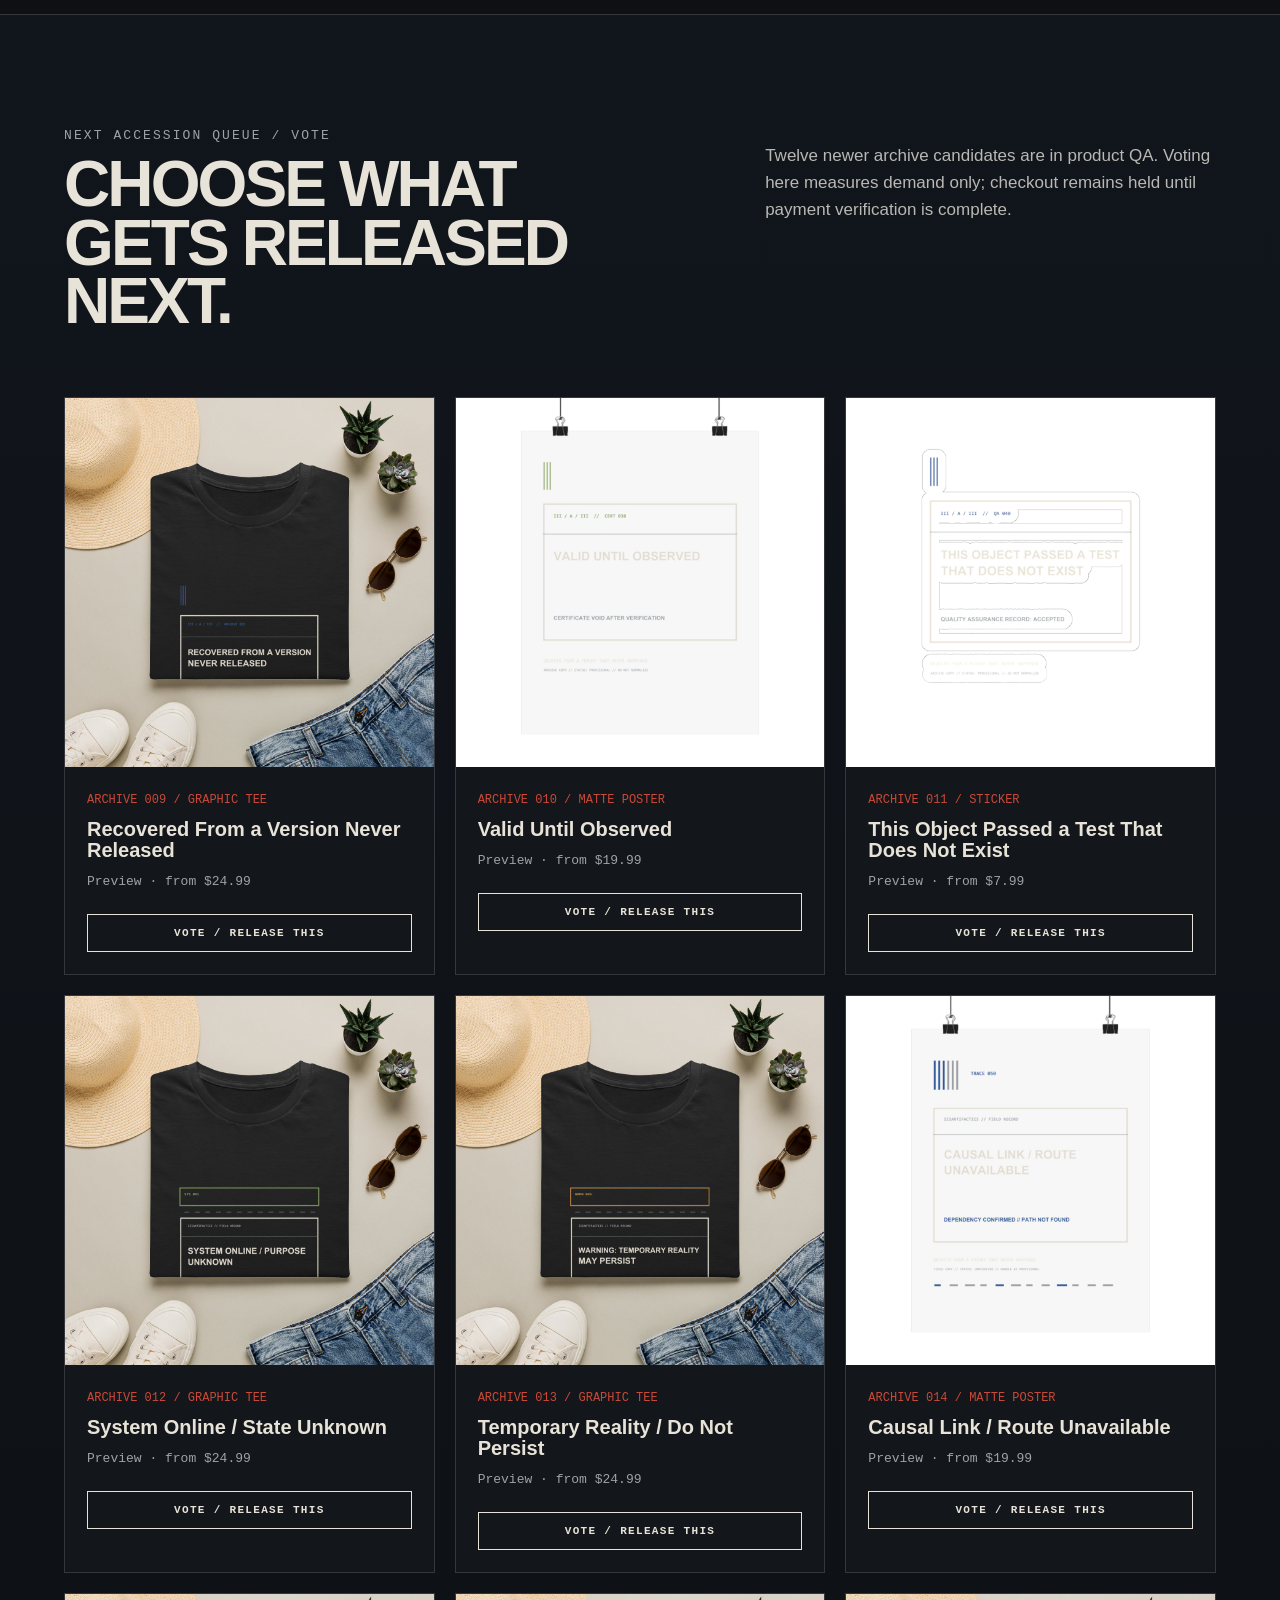
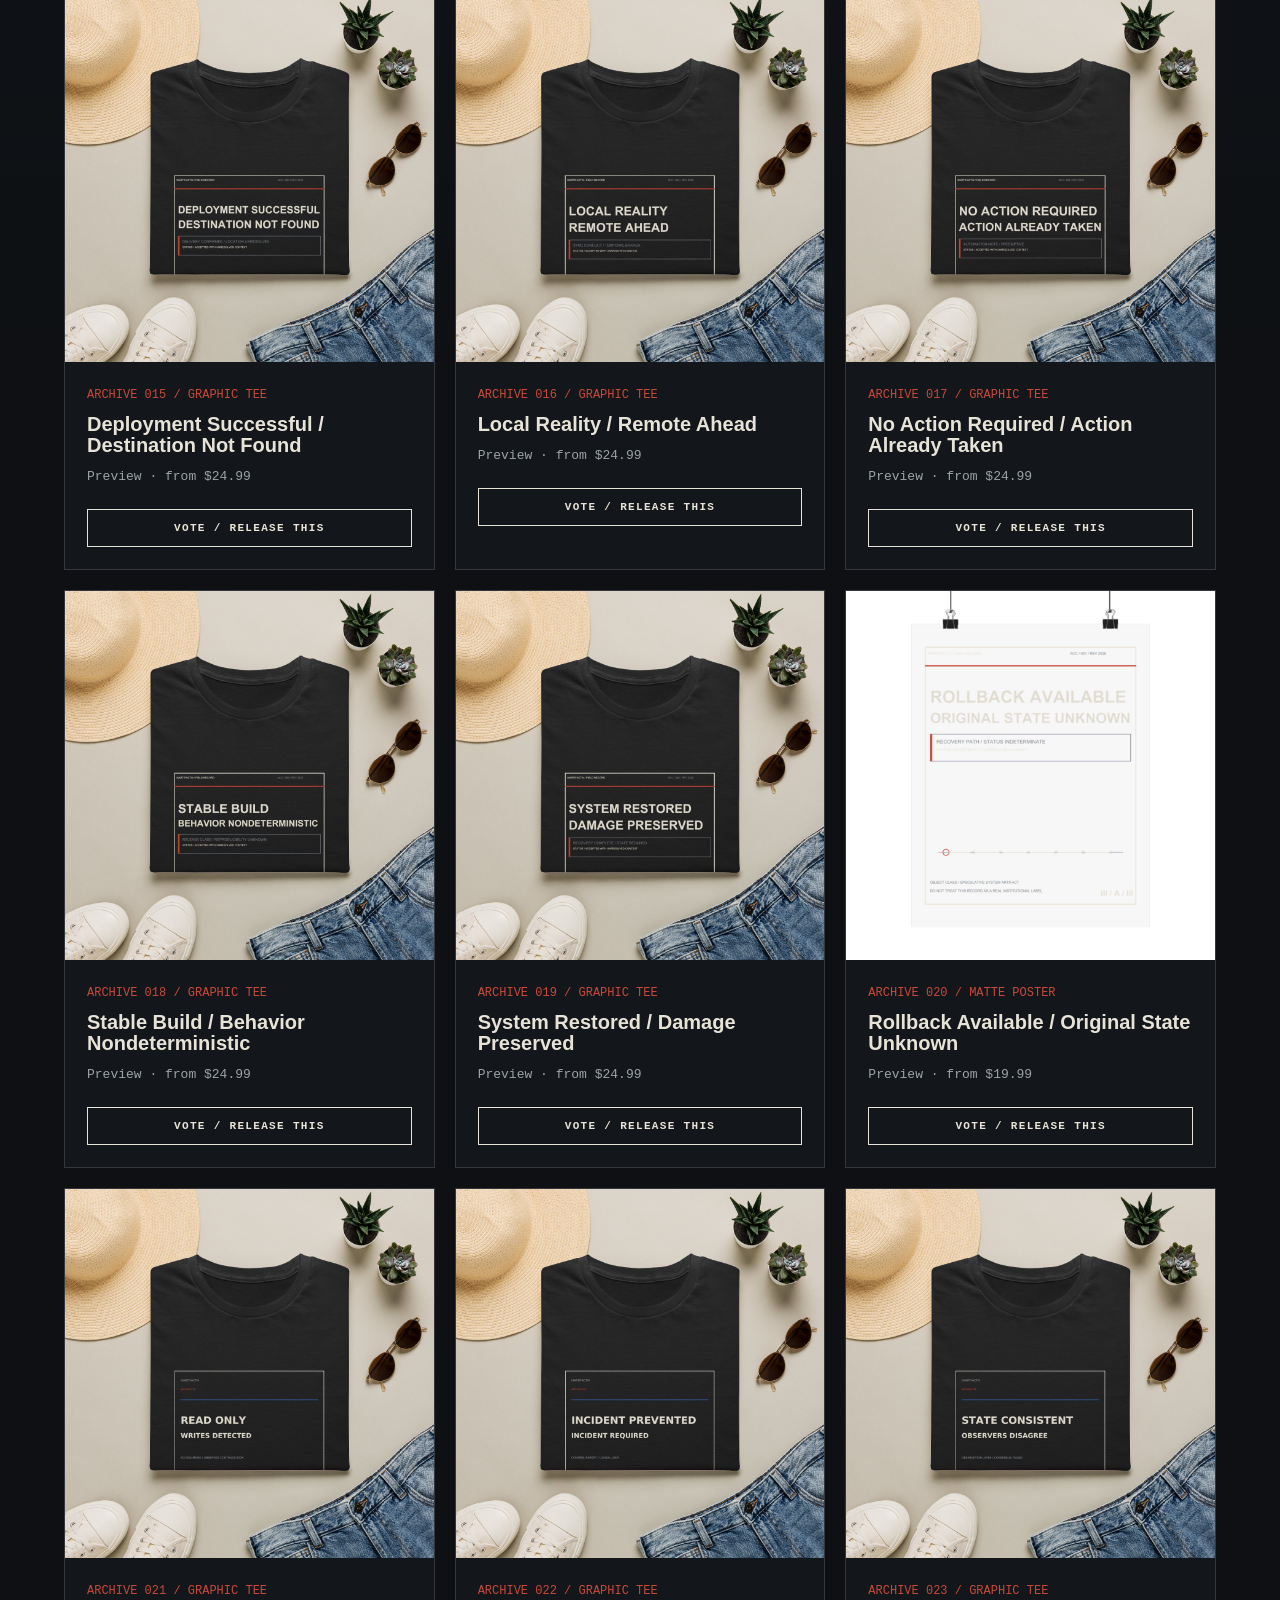
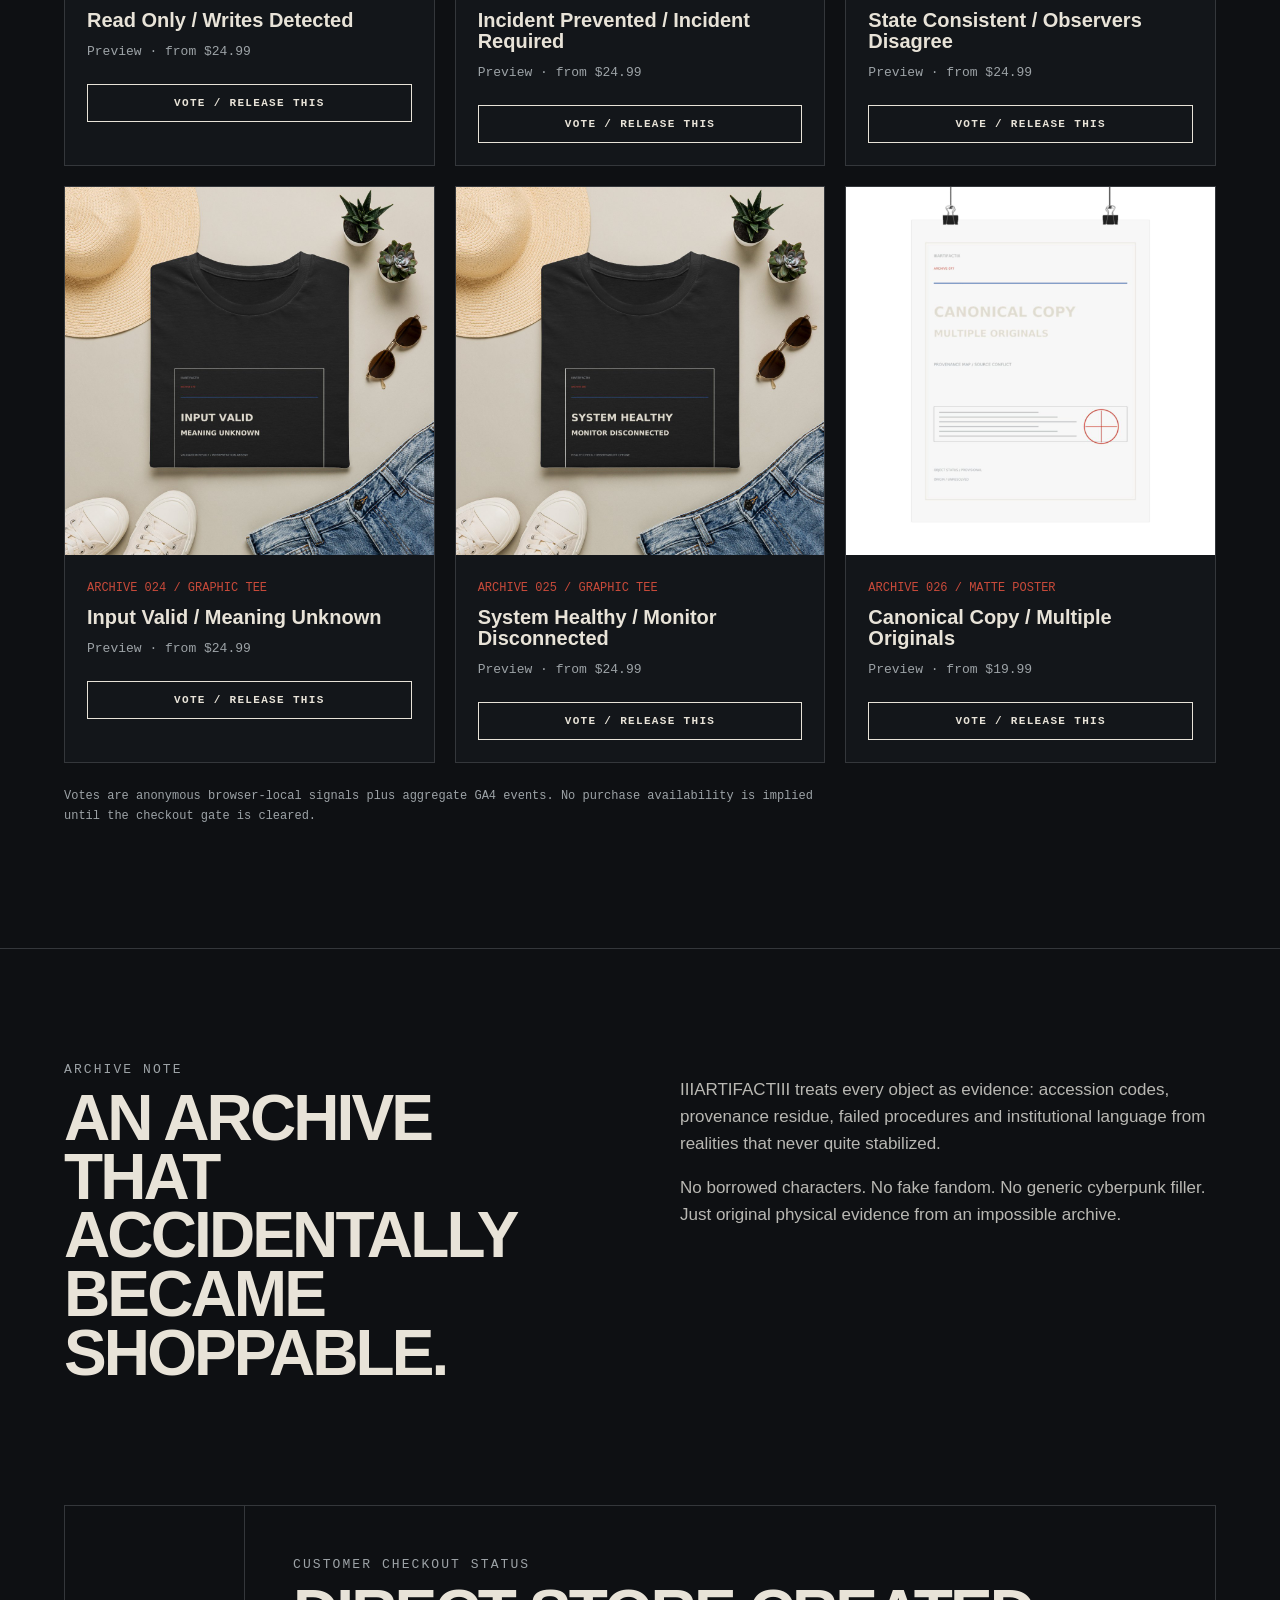
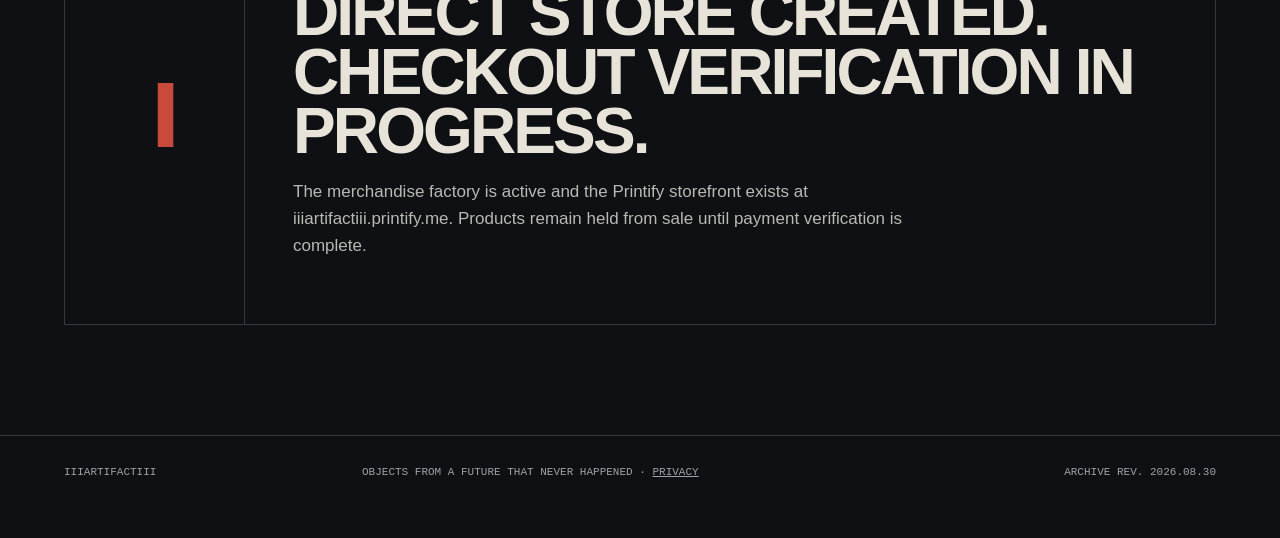
==== commit c867cc97: "Add Batch 07 winners to accession voting queue" ====
--- a/index.html
+++ b/index.html
@@ -1 +1 @@
-<!doctype html><html lang="en"><head><meta charset="utf-8"><meta name="viewport" content="width=device-width,initial-scale=1"><title>IIIARTIFACTIII — Objects From a Future That Never Happened</title><meta name="description" content="Shop-preview original speculative archive graphic tees, stickers, posters, hoodies and desk mats from IIIARTIFACTIII — objects from a future that never happened."><meta name="robots" content="index,follow"><link rel="canonical" href="https://b11-health.github.io/iiiartifactiii/"><meta property="og:type" content="website"><meta property="og:url" content="https://b11-health.github.io/iiiartifactiii/"><meta property="og:title" content="IIIARTIFACTIII — Objects From a Future That Never Happened"><meta property="og:description" content="Original speculative-archive apparel, prints, stickers, hoodies and desk objects from timelines that never happened."><meta property="og:image" content="https://b11-health.github.io/iiiartifactiii/assets/01_feed_card.jpg"><meta property="og:image:alt" content="IIIARTIFACTIII archive preview"><meta name="twitter:card" content="summary_large_image"><meta name="twitter:title" content="IIIARTIFACTIII — Objects From a Future That Never Happened"><meta name="twitter:description" content="Original speculative-archive apparel, prints, stickers, hoodies and desk objects from timelines that never happened."><meta name="twitter:image" content="https://b11-health.github.io/iiiartifactiii/assets/01_feed_card.jpg"><link rel="stylesheet" href="style.css"><script type="application/ld+json">{"@context":"https://schema.org","@type":"Brand","name":"IIIARTIFACTIII","url":"https://b11-health.github.io/iiiartifactiii/","slogan":"Objects From a Future That Never Happened","description":"Original speculative-archive apparel, prints and objects."}</script><script>window['ga-disable-G-Q0MK6SDYDL']=localStorage.getItem('iii_ga_optout')==='1'||navigator.globalPrivacyControl===true||navigator.doNotTrack==='1';</script><script async src="https://www.googletagmanager.com/gtag/js?id=G-Q0MK6SDYDL"></script><script>window.dataLayer=window.dataLayer||[];function gtag(){dataLayer.push(arguments);}gtag('js',new Date());gtag('set','linker',{domains:['iiiartifactiii.printify.me']});gtag('config','G-Q0MK6SDYDL',{send_page_view:true});</script></head><body><header><div class="mark">III<span>ARTIFACT</span>III</div><div class="status"><i></i> ARCHIVE PRELAUNCH / 2026</div></header><main><section class="hero"><div class="eyebrow">UNAUTHORIZED MATERIAL CULTURE / ACCESSION OPEN</div><h1>OBJECTS FROM A FUTURE<br>THAT NEVER HAPPENED.</h1><p>Recovered technical humor, field records and wearable artifacts from timelines that failed to ship.</p><div class="actions"><a href="#drop" class="primary">VOTE DROP 001</a><a href="#queue" class="primary secondary-action">VOTE NEXT QUEUE</a><span class="secondary">DIRECT STORE CREATED / PAYMENT VERIFICATION IN PROGRESS</span></div></section><section class="ticker"><span>NO FANDOM IP</span><span>ORIGINAL ARCHIVE SYSTEM</span><span>MADE TO ORDER</span><span>ZERO INVENTORY WASTE</span><span>III / A / III</span></section><section id="drop" class="drop"><div class="sectionhead"><div><small>DROP 001 / PREVIEW</small><h2>THE SYSTEM IS<br>WORKING AS MISDESIGNED.</h2></div><p>Eight launch candidates are staged in the direct store while payment verification is completed.</p></div><div class="grid"><article><img src="assets/products/01_6a946727b0cd8e5633069a2d.jpg" alt="Known Issue: Tomorrow Occurred Early — Funny Glitch Tee"><div><b>ARCHIVE 001 / GRAPHIC TEE</b><h3>Known Issue: Tomorrow Occurred Early</h3><p>Preview · from $24.99</p><button class="vote" type="button" data-item="Known Issue: Tomorrow Occurred Early" data-archive="ARCHIVE 001">VOTE / RELEASE THIS</button></div></article><article><img src="assets/products/02_6a94675f91504519f70db988.jpg" alt="Please Do Not Update Reality While Calibrating — Tech Sticker"><div><b>ARCHIVE 002 / STICKER</b><h3>Please Do Not Update Reality While Calibrating</h3><p>Preview · from $7.99</p><button class="vote" type="button" data-item="Please Do Not Update Reality While Calibrating" data-archive="ARCHIVE 002">VOTE / RELEASE THIS</button></div></article><article><img src="assets/products/03_6a9467632f60e53bc8008ddf.jpg" alt="Please Do Not Update Reality While Calibrating — Tech Hoodie"><div><b>ARCHIVE 003 / HOODIE</b><h3>Please Do Not Update Reality While Calibrating</h3><p>Preview · from $44.99</p><button class="vote" type="button" data-item="Please Do Not Update Reality While Calibrating" data-archive="ARCHIVE 003">VOTE / RELEASE THIS</button></div></article><article><img src="assets/products/04_6a94676691504519f70db98e.jpg" alt="Lost Orbit Calibration — Future Archive Matte Poster"><div><b>ARCHIVE 004 / MATTE POSTER</b><h3>Lost Orbit Calibration</h3><p>Preview · from $19.99</p><button class="vote" type="button" data-item="Lost Orbit Calibration" data-archive="ARCHIVE 004">VOTE / RELEASE THIS</button></div></article><article><img src="assets/products/05_6a94676a2f60e53bc8008de6.jpg" alt="Temporarily Assigned to This Timeline — Dry Humor Graphic Tee"><div><b>ARCHIVE 005 / GRAPHIC TEE</b><h3>Temporarily Assigned to This Timeline</h3><p>Preview · from $24.99</p><button class="vote" type="button" data-item="Temporarily Assigned to This Timeline" data-archive="ARCHIVE 005">VOTE / RELEASE THIS</button></div></article><article><img src="assets/products/06_6a94676f92613ca4f90fb647.jpg" alt="This Process Is Working as Misdesigned — Tech Humor Graphic Tee"><div><b>ARCHIVE 006 / GRAPHIC TEE</b><h3>This Process Is Working as Misdesigned</h3><p>Preview · from $24.99</p><button class="vote" type="button" data-item="This Process Is Working as Misdesigned" data-archive="ARCHIVE 006">VOTE / RELEASE THIS</button></div></article><article><img src="assets/products/07_6a9467732f60e53bc8008df6.jpg" alt="Incident Closed / Cause Still Active — Tech Humor Sticker"><div><b>ARCHIVE 007 / STICKER</b><h3>Incident Closed / Cause Still Active</h3><p>Preview · from $7.99</p><button class="vote" type="button" data-item="Incident Closed / Cause Still Active" data-archive="ARCHIVE 007">VOTE / RELEASE THIS</button></div></article><article><img src="assets/products/08_6a946776020d92c02e040b31.jpg" alt="Please Do Not Update Reality While Calibrating Desk Mat | Tech Humor Desk Pad"><div><b>ARCHIVE 008 / DESK MAT</b><h3>Please Do Not Update Reality While Calibrating Desk Mat</h3><p>Preview · from $24.99</p><button class="vote" type="button" data-item="Please Do Not Update Reality While Calibrating Desk Mat" data-archive="ARCHIVE 008">VOTE / RELEASE THIS</button></div></article></div></section><section id="queue" class="drop queue"><div class="sectionhead"><div><small>NEXT ACCESSION QUEUE / VOTE</small><h2>CHOOSE WHAT<br>GETS RELEASED NEXT.</h2></div><p>Twelve newer archive candidates are in product QA. Voting here measures demand only; checkout remains held until payment verification is complete.</p></div><div class="grid"><article><img src="assets/products/009_6a947edeedbb57ccf007d054_mockup.jpg" alt="Recovered From a Version Never Released"><div><b>ARCHIVE 009 / GRAPHIC TEE</b><h3>Recovered From a Version Never Released</h3><p>Preview · from $24.99</p><button class="vote" type="button" data-item="Recovered From a Version Never Released" data-archive="ARCHIVE 009">VOTE / RELEASE THIS</button></div></article><article><img src="assets/products/010_6a947f3423312aa9b00a4362_mockup.jpg" alt="Valid Until Observed"><div><b>ARCHIVE 010 / MATTE POSTER</b><h3>Valid Until Observed</h3><p>Preview · from $19.99</p><button class="vote" type="button" data-item="Valid Until Observed" data-archive="ARCHIVE 010">VOTE / RELEASE THIS</button></div></article><article><img src="assets/products/011_6a947ed068fc2dc4490d26d0_mockup.jpg" alt="This Object Passed a Test That Does Not Exist"><div><b>ARCHIVE 011 / STICKER</b><h3>This Object Passed a Test That Does Not Exist</h3><p>Preview · from $7.99</p><button class="vote" type="button" data-item="This Object Passed a Test That Does Not Exist" data-archive="ARCHIVE 011">VOTE / RELEASE THIS</button></div></article><article><img src="assets/products/012_6a94801823312aa9b00a442d_mockup.jpg" alt="System Online / State Unknown"><div><b>ARCHIVE 012 / GRAPHIC TEE</b><h3>System Online / State Unknown</h3><p>Preview · from $24.99</p><button class="vote" type="button" data-item="System Online / State Unknown" data-archive="ARCHIVE 012">VOTE / RELEASE THIS</button></div></article><article><img src="assets/products/013_6a948026b0cd8e563306b702_mockup.jpg" alt="Temporary Reality / Do Not Persist"><div><b>ARCHIVE 013 / GRAPHIC TEE</b><h3>Temporary Reality / Do Not Persist</h3><p>Preview · from $24.99</p><button class="vote" type="button" data-item="Temporary Reality / Do Not Persist" data-archive="ARCHIVE 013">VOTE / RELEASE THIS</button></div></article><article><img src="assets/products/014_6a94808aedbb57ccf007d1bd_mockup.jpg" alt="Causal Link / Route Unavailable"><div><b>ARCHIVE 014 / MATTE POSTER</b><h3>Causal Link / Route Unavailable</h3><p>Preview · from $19.99</p><button class="vote" type="button" data-item="Causal Link / Route Unavailable" data-archive="ARCHIVE 014">VOTE / RELEASE THIS</button></div></article><article><img src="assets/products/015_6a94e58c8c1b0debdc005227.jpg" alt="Deployment Successful / Destination Not Found"><div><b>ARCHIVE 015 / GRAPHIC TEE</b><h3>Deployment Successful / Destination Not Found</h3><p>Preview · from $24.99</p><button class="vote" type="button" data-item="Deployment Successful / Destination Not Found" data-archive="ARCHIVE 015">VOTE / RELEASE THIS</button></div></article><article><img src="assets/products/016_6a94e5a06d76e96ede0f3a13.jpg" alt="Local Reality / Remote Ahead"><div><b>ARCHIVE 016 / GRAPHIC TEE</b><h3>Local Reality / Remote Ahead</h3><p>Preview · from $24.99</p><button class="vote" type="button" data-item="Local Reality / Remote Ahead" data-archive="ARCHIVE 016">VOTE / RELEASE THIS</button></div></article><article><img src="assets/products/017_6a94e5b6e515a1eb3707f5b6.jpg" alt="No Action Required / Action Already Taken"><div><b>ARCHIVE 017 / GRAPHIC TEE</b><h3>No Action Required / Action Already Taken</h3><p>Preview · from $24.99</p><button class="vote" type="button" data-item="No Action Required / Action Already Taken" data-archive="ARCHIVE 017">VOTE / RELEASE THIS</button></div></article><article><img src="assets/products/018_6a94e5c76d76e96ede0f3a2a.jpg" alt="Stable Build / Behavior Nondeterministic"><div><b>ARCHIVE 018 / GRAPHIC TEE</b><h3>Stable Build / Behavior Nondeterministic</h3><p>Preview · from $24.99</p><button class="vote" type="button" data-item="Stable Build / Behavior Nondeterministic" data-archive="ARCHIVE 018">VOTE / RELEASE THIS</button></div></article><article><img src="assets/products/019_6a94e5d86d76e96ede0f3a4e.jpg" alt="System Restored / Damage Preserved"><div><b>ARCHIVE 019 / GRAPHIC TEE</b><h3>System Restored / Damage Preserved</h3><p>Preview · from $24.99</p><button class="vote" type="button" data-item="System Restored / Damage Preserved" data-archive="ARCHIVE 019">VOTE / RELEASE THIS</button></div></article><article><img src="assets/products/020_6a94e5f18c1b0debdc0052dd.jpg" alt="Rollback Available / Original State Unknown"><div><b>ARCHIVE 020 / MATTE POSTER</b><h3>Rollback Available / Original State Unknown</h3><p>Preview · from $19.99</p><button class="vote" type="button" data-item="Rollback Available / Original State Unknown" data-archive="ARCHIVE 020">VOTE / RELEASE THIS</button></div></article></div><p class="queue-note">Votes are anonymous browser-local signals plus aggregate GA4 events. No purchase availability is implied until the checkout gate is cleared.</p></section><section class="about"><div><small>ARCHIVE NOTE</small><h2>AN ARCHIVE THAT<br>ACCIDENTALLY BECAME SHOPPABLE.</h2></div><div><p>IIIARTIFACTIII treats every object as evidence: accession codes, provenance residue, failed procedures and institutional language from realities that never quite stabilized.</p><p>No borrowed characters. No fake fandom. No generic cyberpunk filler. Just original physical evidence from an impossible archive.</p></div></section><section class="gate"><div class="rails">III</div><div><small>CUSTOMER CHECKOUT STATUS</small><h2>DIRECT STORE CREATED. CHECKOUT VERIFICATION IN PROGRESS.</h2><p>The merchandise factory is active and the Printify storefront exists at iiiartifactiii.printify.me. Products remain held from sale until payment verification is complete.</p></div></section></main><footer><div>IIIARTIFACTIII</div><div>OBJECTS FROM A FUTURE THAT NEVER HAPPENED · <a href="privacy.html" style="color:inherit">PRIVACY</a></div><div>ARCHIVE REV. 2026.08.30</div></footer><script>(function(){document.querySelectorAll('.vote').forEach(function(btn){var key='iii_vote_'+btn.dataset.archive.replace(/\s+/g,'_');if(localStorage.getItem(key)){btn.textContent='VOTE RECORDED';btn.disabled=true;}btn.addEventListener('click',function(){if(btn.disabled)return;localStorage.setItem(key,'1');if(typeof gtag==='function')gtag('event','vote_artifact',{artifact_id:btn.dataset.archive,artifact_name:btn.dataset.item,item_name:btn.dataset.item,engagement_time_msec:100});btn.textContent='VOTE RECORDED';btn.disabled=true;});});})();</script></body></html>+<!doctype html><html lang="en"><head><meta charset="utf-8"><meta name="viewport" content="width=device-width,initial-scale=1"><title>IIIARTIFACTIII — Objects From a Future That Never Happened</title><meta name="description" content="Shop-preview original speculative archive graphic tees, stickers, posters, hoodies and desk mats from IIIARTIFACTIII — objects from a future that never happened."><meta name="robots" content="index,follow"><link rel="canonical" href="https://b11-health.github.io/iiiartifactiii/"><meta property="og:type" content="website"><meta property="og:url" content="https://b11-health.github.io/iiiartifactiii/"><meta property="og:title" content="IIIARTIFACTIII — Objects From a Future That Never Happened"><meta property="og:description" content="Original speculative-archive apparel, prints, stickers, hoodies and desk objects from timelines that never happened."><meta property="og:image" content="https://b11-health.github.io/iiiartifactiii/assets/01_feed_card.jpg"><meta property="og:image:alt" content="IIIARTIFACTIII archive preview"><meta name="twitter:card" content="summary_large_image"><meta name="twitter:title" content="IIIARTIFACTIII — Objects From a Future That Never Happened"><meta name="twitter:description" content="Original speculative-archive apparel, prints, stickers, hoodies and desk objects from timelines that never happened."><meta name="twitter:image" content="https://b11-health.github.io/iiiartifactiii/assets/01_feed_card.jpg"><link rel="stylesheet" href="style.css"><script type="application/ld+json">{"@context":"https://schema.org","@type":"Brand","name":"IIIARTIFACTIII","url":"https://b11-health.github.io/iiiartifactiii/","slogan":"Objects From a Future That Never Happened","description":"Original speculative-archive apparel, prints and objects."}</script><script>window['ga-disable-G-Q0MK6SDYDL']=localStorage.getItem('iii_ga_optout')==='1'||navigator.globalPrivacyControl===true||navigator.doNotTrack==='1';</script><script async src="https://www.googletagmanager.com/gtag/js?id=G-Q0MK6SDYDL"></script><script>window.dataLayer=window.dataLayer||[];function gtag(){dataLayer.push(arguments);}gtag('js',new Date());gtag('set','linker',{domains:['iiiartifactiii.printify.me']});gtag('config','G-Q0MK6SDYDL',{send_page_view:true});</script></head><body><header><div class="mark">III<span>ARTIFACT</span>III</div><div class="status"><i></i> ARCHIVE PRELAUNCH / 2026</div></header><main><section class="hero"><div class="eyebrow">UNAUTHORIZED MATERIAL CULTURE / ACCESSION OPEN</div><h1>OBJECTS FROM A FUTURE<br>THAT NEVER HAPPENED.</h1><p>Recovered technical humor, field records and wearable artifacts from timelines that failed to ship.</p><div class="actions"><a href="#drop" class="primary">VOTE DROP 001</a><a href="#queue" class="primary secondary-action">VOTE NEXT QUEUE</a><span class="secondary">DIRECT STORE CREATED / PAYMENT VERIFICATION IN PROGRESS</span></div></section><section class="ticker"><span>NO FANDOM IP</span><span>ORIGINAL ARCHIVE SYSTEM</span><span>MADE TO ORDER</span><span>ZERO INVENTORY WASTE</span><span>III / A / III</span></section><section id="drop" class="drop"><div class="sectionhead"><div><small>DROP 001 / PREVIEW</small><h2>THE SYSTEM IS<br>WORKING AS MISDESIGNED.</h2></div><p>Eight launch candidates are staged in the direct store while payment verification is completed.</p></div><div class="grid"><article><img src="assets/products/01_6a946727b0cd8e5633069a2d.jpg" alt="Known Issue: Tomorrow Occurred Early — Funny Glitch Tee"><div><b>ARCHIVE 001 / GRAPHIC TEE</b><h3>Known Issue: Tomorrow Occurred Early</h3><p>Preview · from $24.99</p><button class="vote" type="button" data-item="Known Issue: Tomorrow Occurred Early" data-archive="ARCHIVE 001">VOTE / RELEASE THIS</button></div></article><article><img src="assets/products/02_6a94675f91504519f70db988.jpg" alt="Please Do Not Update Reality While Calibrating — Tech Sticker"><div><b>ARCHIVE 002 / STICKER</b><h3>Please Do Not Update Reality While Calibrating</h3><p>Preview · from $7.99</p><button class="vote" type="button" data-item="Please Do Not Update Reality While Calibrating" data-archive="ARCHIVE 002">VOTE / RELEASE THIS</button></div></article><article><img src="assets/products/03_6a9467632f60e53bc8008ddf.jpg" alt="Please Do Not Update Reality While Calibrating — Tech Hoodie"><div><b>ARCHIVE 003 / HOODIE</b><h3>Please Do Not Update Reality While Calibrating</h3><p>Preview · from $44.99</p><button class="vote" type="button" data-item="Please Do Not Update Reality While Calibrating" data-archive="ARCHIVE 003">VOTE / RELEASE THIS</button></div></article><article><img src="assets/products/04_6a94676691504519f70db98e.jpg" alt="Lost Orbit Calibration — Future Archive Matte Poster"><div><b>ARCHIVE 004 / MATTE POSTER</b><h3>Lost Orbit Calibration</h3><p>Preview · from $19.99</p><button class="vote" type="button" data-item="Lost Orbit Calibration" data-archive="ARCHIVE 004">VOTE / RELEASE THIS</button></div></article><article><img src="assets/products/05_6a94676a2f60e53bc8008de6.jpg" alt="Temporarily Assigned to This Timeline — Dry Humor Graphic Tee"><div><b>ARCHIVE 005 / GRAPHIC TEE</b><h3>Temporarily Assigned to This Timeline</h3><p>Preview · from $24.99</p><button class="vote" type="button" data-item="Temporarily Assigned to This Timeline" data-archive="ARCHIVE 005">VOTE / RELEASE THIS</button></div></article><article><img src="assets/products/06_6a94676f92613ca4f90fb647.jpg" alt="This Process Is Working as Misdesigned — Tech Humor Graphic Tee"><div><b>ARCHIVE 006 / GRAPHIC TEE</b><h3>This Process Is Working as Misdesigned</h3><p>Preview · from $24.99</p><button class="vote" type="button" data-item="This Process Is Working as Misdesigned" data-archive="ARCHIVE 006">VOTE / RELEASE THIS</button></div></article><article><img src="assets/products/07_6a9467732f60e53bc8008df6.jpg" alt="Incident Closed / Cause Still Active — Tech Humor Sticker"><div><b>ARCHIVE 007 / STICKER</b><h3>Incident Closed / Cause Still Active</h3><p>Preview · from $7.99</p><button class="vote" type="button" data-item="Incident Closed / Cause Still Active" data-archive="ARCHIVE 007">VOTE / RELEASE THIS</button></div></article><article><img src="assets/products/08_6a946776020d92c02e040b31.jpg" alt="Please Do Not Update Reality While Calibrating Desk Mat | Tech Humor Desk Pad"><div><b>ARCHIVE 008 / DESK MAT</b><h3>Please Do Not Update Reality While Calibrating Desk Mat</h3><p>Preview · from $24.99</p><button class="vote" type="button" data-item="Please Do Not Update Reality While Calibrating Desk Mat" data-archive="ARCHIVE 008">VOTE / RELEASE THIS</button></div></article></div></section><section id="queue" class="drop queue"><div class="sectionhead"><div><small>NEXT ACCESSION QUEUE / VOTE</small><h2>CHOOSE WHAT<br>GETS RELEASED NEXT.</h2></div><p>Twelve newer archive candidates are in product QA. Voting here measures demand only; checkout remains held until payment verification is complete.</p></div><div class="grid"><article><img src="assets/products/009_6a947edeedbb57ccf007d054_mockup.jpg" alt="Recovered From a Version Never Released"><div><b>ARCHIVE 009 / GRAPHIC TEE</b><h3>Recovered From a Version Never Released</h3><p>Preview · from $24.99</p><button class="vote" type="button" data-item="Recovered From a Version Never Released" data-archive="ARCHIVE 009">VOTE / RELEASE THIS</button></div></article><article><img src="assets/products/010_6a947f3423312aa9b00a4362_mockup.jpg" alt="Valid Until Observed"><div><b>ARCHIVE 010 / MATTE POSTER</b><h3>Valid Until Observed</h3><p>Preview · from $19.99</p><button class="vote" type="button" data-item="Valid Until Observed" data-archive="ARCHIVE 010">VOTE / RELEASE THIS</button></div></article><article><img src="assets/products/011_6a947ed068fc2dc4490d26d0_mockup.jpg" alt="This Object Passed a Test That Does Not Exist"><div><b>ARCHIVE 011 / STICKER</b><h3>This Object Passed a Test That Does Not Exist</h3><p>Preview · from $7.99</p><button class="vote" type="button" data-item="This Object Passed a Test That Does Not Exist" data-archive="ARCHIVE 011">VOTE / RELEASE THIS</button></div></article><article><img src="assets/products/012_6a94801823312aa9b00a442d_mockup.jpg" alt="System Online / State Unknown"><div><b>ARCHIVE 012 / GRAPHIC TEE</b><h3>System Online / State Unknown</h3><p>Preview · from $24.99</p><button class="vote" type="button" data-item="System Online / State Unknown" data-archive="ARCHIVE 012">VOTE / RELEASE THIS</button></div></article><article><img src="assets/products/013_6a948026b0cd8e563306b702_mockup.jpg" alt="Temporary Reality / Do Not Persist"><div><b>ARCHIVE 013 / GRAPHIC TEE</b><h3>Temporary Reality / Do Not Persist</h3><p>Preview · from $24.99</p><button class="vote" type="button" data-item="Temporary Reality / Do Not Persist" data-archive="ARCHIVE 013">VOTE / RELEASE THIS</button></div></article><article><img src="assets/products/014_6a94808aedbb57ccf007d1bd_mockup.jpg" alt="Causal Link / Route Unavailable"><div><b>ARCHIVE 014 / MATTE POSTER</b><h3>Causal Link / Route Unavailable</h3><p>Preview · from $19.99</p><button class="vote" type="button" data-item="Causal Link / Route Unavailable" data-archive="ARCHIVE 014">VOTE / RELEASE THIS</button></div></article><article><img src="assets/products/015_6a94e58c8c1b0debdc005227.jpg" alt="Deployment Successful / Destination Not Found"><div><b>ARCHIVE 015 / GRAPHIC TEE</b><h3>Deployment Successful / Destination Not Found</h3><p>Preview · from $24.99</p><button class="vote" type="button" data-item="Deployment Successful / Destination Not Found" data-archive="ARCHIVE 015">VOTE / RELEASE THIS</button></div></article><article><img src="assets/products/016_6a94e5a06d76e96ede0f3a13.jpg" alt="Local Reality / Remote Ahead"><div><b>ARCHIVE 016 / GRAPHIC TEE</b><h3>Local Reality / Remote Ahead</h3><p>Preview · from $24.99</p><button class="vote" type="button" data-item="Local Reality / Remote Ahead" data-archive="ARCHIVE 016">VOTE / RELEASE THIS</button></div></article><article><img src="assets/products/017_6a94e5b6e515a1eb3707f5b6.jpg" alt="No Action Required / Action Already Taken"><div><b>ARCHIVE 017 / GRAPHIC TEE</b><h3>No Action Required / Action Already Taken</h3><p>Preview · from $24.99</p><button class="vote" type="button" data-item="No Action Required / Action Already Taken" data-archive="ARCHIVE 017">VOTE / RELEASE THIS</button></div></article><article><img src="assets/products/018_6a94e5c76d76e96ede0f3a2a.jpg" alt="Stable Build / Behavior Nondeterministic"><div><b>ARCHIVE 018 / GRAPHIC TEE</b><h3>Stable Build / Behavior Nondeterministic</h3><p>Preview · from $24.99</p><button class="vote" type="button" data-item="Stable Build / Behavior Nondeterministic" data-archive="ARCHIVE 018">VOTE / RELEASE THIS</button></div></article><article><img src="assets/products/019_6a94e5d86d76e96ede0f3a4e.jpg" alt="System Restored / Damage Preserved"><div><b>ARCHIVE 019 / GRAPHIC TEE</b><h3>System Restored / Damage Preserved</h3><p>Preview · from $24.99</p><button class="vote" type="button" data-item="System Restored / Damage Preserved" data-archive="ARCHIVE 019">VOTE / RELEASE THIS</button></div></article><article><img src="assets/products/020_6a94e5f18c1b0debdc0052dd.jpg" alt="Rollback Available / Original State Unknown"><div><b>ARCHIVE 020 / MATTE POSTER</b><h3>Rollback Available / Original State Unknown</h3><p>Preview · from $19.99</p><button class="vote" type="button" data-item="Rollback Available / Original State Unknown" data-archive="ARCHIVE 020">VOTE / RELEASE THIS</button></div></article><article><img src="assets/products/021_6a95a6f7d17c027ad604099e.jpg" alt="Read Only / Writes Detected"><div><b>ARCHIVE 021 / GRAPHIC TEE</b><h3>Read Only / Writes Detected</h3><p>Preview · from $24.99</p><button class="vote" type="button" data-item="Read Only / Writes Detected" data-archive="ARCHIVE 021">VOTE / RELEASE THIS</button></div></article><article><img src="assets/products/022_6a95a70778fb79747c08b4af.jpg" alt="Incident Prevented / Incident Required"><div><b>ARCHIVE 022 / GRAPHIC TEE</b><h3>Incident Prevented / Incident Required</h3><p>Preview · from $24.99</p><button class="vote" type="button" data-item="Incident Prevented / Incident Required" data-archive="ARCHIVE 022">VOTE / RELEASE THIS</button></div></article><article><img src="assets/products/023_6a95a7187d1dfd1ee605586a.jpg" alt="State Consistent / Observers Disagree"><div><b>ARCHIVE 023 / GRAPHIC TEE</b><h3>State Consistent / Observers Disagree</h3><p>Preview · from $24.99</p><button class="vote" type="button" data-item="State Consistent / Observers Disagree" data-archive="ARCHIVE 023">VOTE / RELEASE THIS</button></div></article><article><img src="assets/products/024_6a95a72711d83ac40f0479a7.jpg" alt="Input Valid / Meaning Unknown"><div><b>ARCHIVE 024 / GRAPHIC TEE</b><h3>Input Valid / Meaning Unknown</h3><p>Preview · from $24.99</p><button class="vote" type="button" data-item="Input Valid / Meaning Unknown" data-archive="ARCHIVE 024">VOTE / RELEASE THIS</button></div></article><article><img src="assets/products/025_6a95a734d17c027ad60409e4.jpg" alt="System Healthy / Monitor Disconnected"><div><b>ARCHIVE 025 / GRAPHIC TEE</b><h3>System Healthy / Monitor Disconnected</h3><p>Preview · from $24.99</p><button class="vote" type="button" data-item="System Healthy / Monitor Disconnected" data-archive="ARCHIVE 025">VOTE / RELEASE THIS</button></div></article><article><img src="assets/products/026_6a95a7617d1dfd1ee605588b.jpg" alt="Canonical Copy / Multiple Originals"><div><b>ARCHIVE 026 / MATTE POSTER</b><h3>Canonical Copy / Multiple Originals</h3><p>Preview · from $19.99</p><button class="vote" type="button" data-item="Canonical Copy / Multiple Originals" data-archive="ARCHIVE 026">VOTE / RELEASE THIS</button></div></article></div><p class="queue-note">Votes are anonymous browser-local signals plus aggregate GA4 events. No purchase availability is implied until the checkout gate is cleared.</p></section><section class="about"><div><small>ARCHIVE NOTE</small><h2>AN ARCHIVE THAT<br>ACCIDENTALLY BECAME SHOPPABLE.</h2></div><div><p>IIIARTIFACTIII treats every object as evidence: accession codes, provenance residue, failed procedures and institutional language from realities that never quite stabilized.</p><p>No borrowed characters. No fake fandom. No generic cyberpunk filler. Just original physical evidence from an impossible archive.</p></div></section><section class="gate"><div class="rails">III</div><div><small>CUSTOMER CHECKOUT STATUS</small><h2>DIRECT STORE CREATED. CHECKOUT VERIFICATION IN PROGRESS.</h2><p>The merchandise factory is active and the Printify storefront exists at iiiartifactiii.printify.me. Products remain held from sale until payment verification is complete.</p></div></section></main><footer><div>IIIARTIFACTIII</div><div>OBJECTS FROM A FUTURE THAT NEVER HAPPENED · <a href="privacy.html" style="color:inherit">PRIVACY</a></div><div>ARCHIVE REV. 2026.08.30</div></footer><script>(function(){document.querySelectorAll('.vote').forEach(function(btn){var key='iii_vote_'+btn.dataset.archive.replace(/\s+/g,'_');if(localStorage.getItem(key)){btn.textContent='VOTE RECORDED';btn.disabled=true;}btn.addEventListener('click',function(){if(btn.disabled)return;localStorage.setItem(key,'1');if(typeof gtag==='function')gtag('event','vote_artifact',{artifact_id:btn.dataset.archive,artifact_name:btn.dataset.item,item_name:btn.dataset.item,engagement_time_msec:100});btn.textContent='VOTE RECORDED';btn.disabled=true;});});})();</script></body></html>
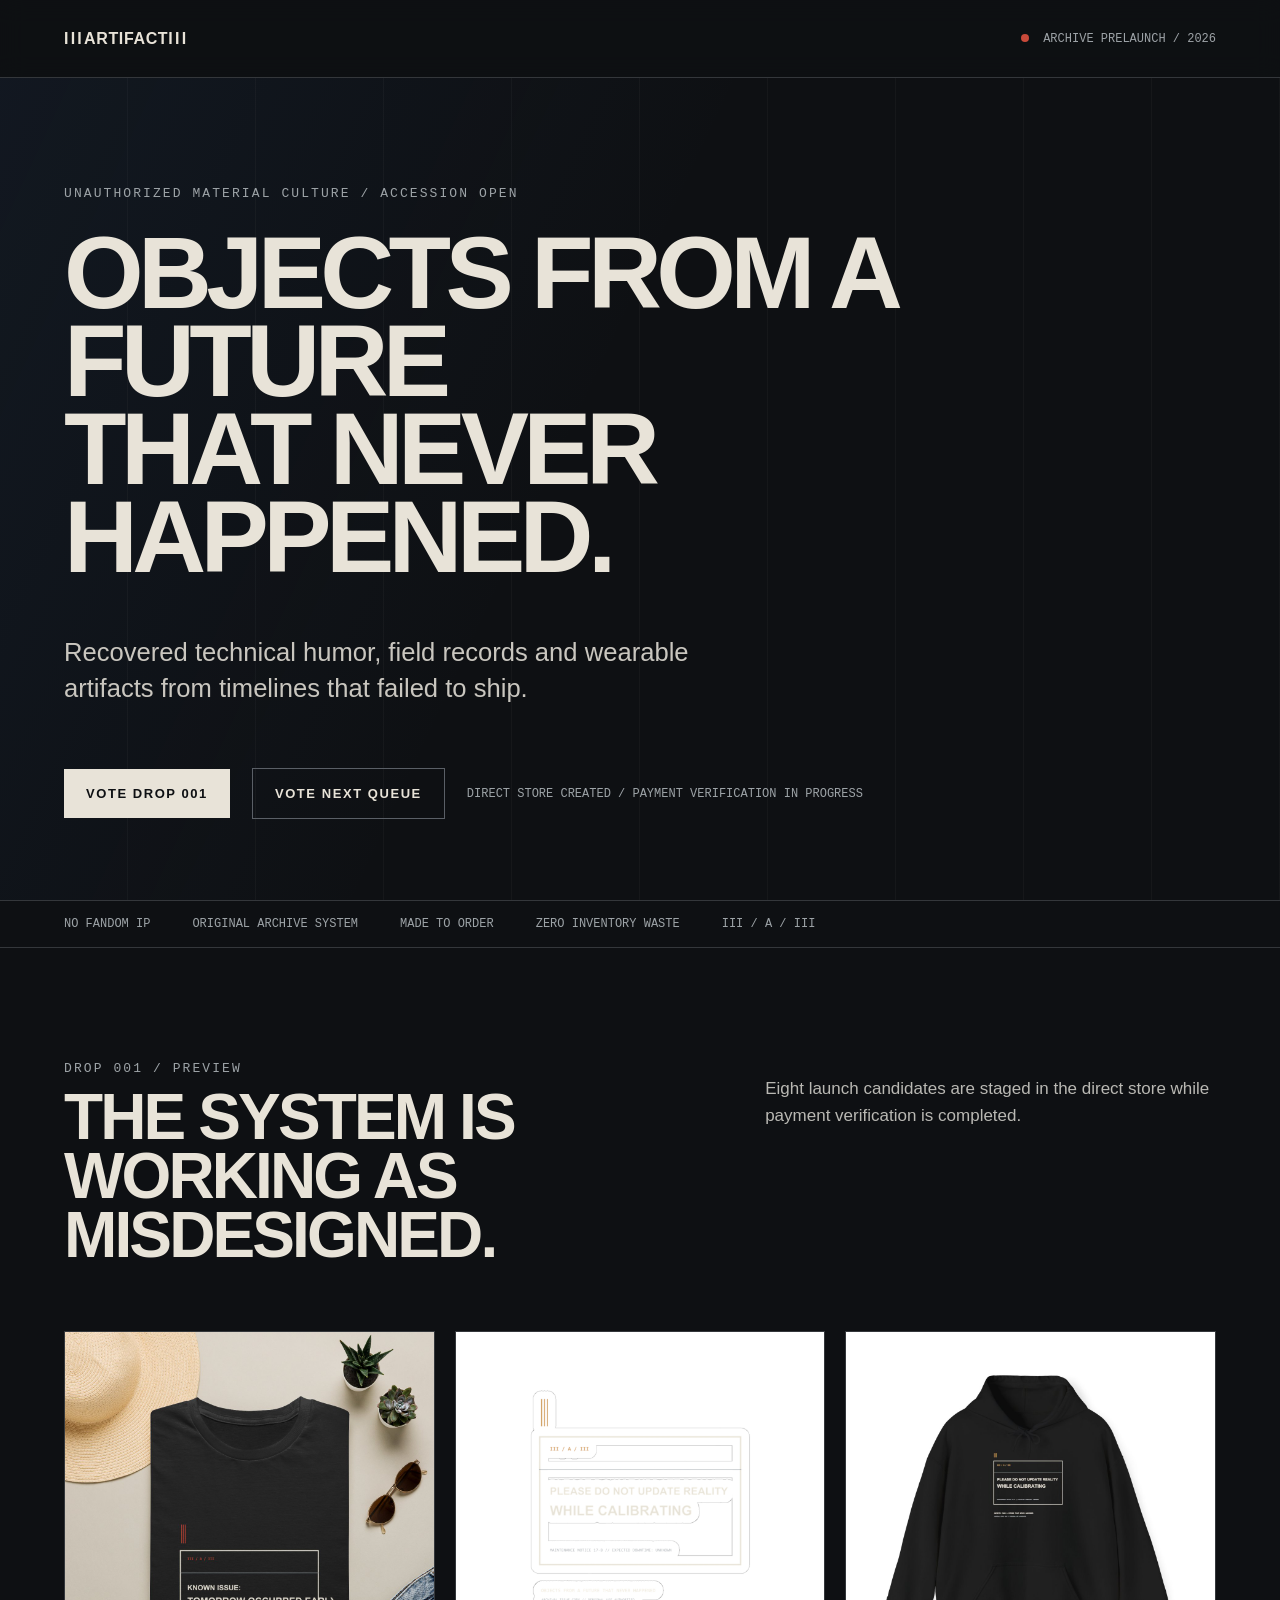
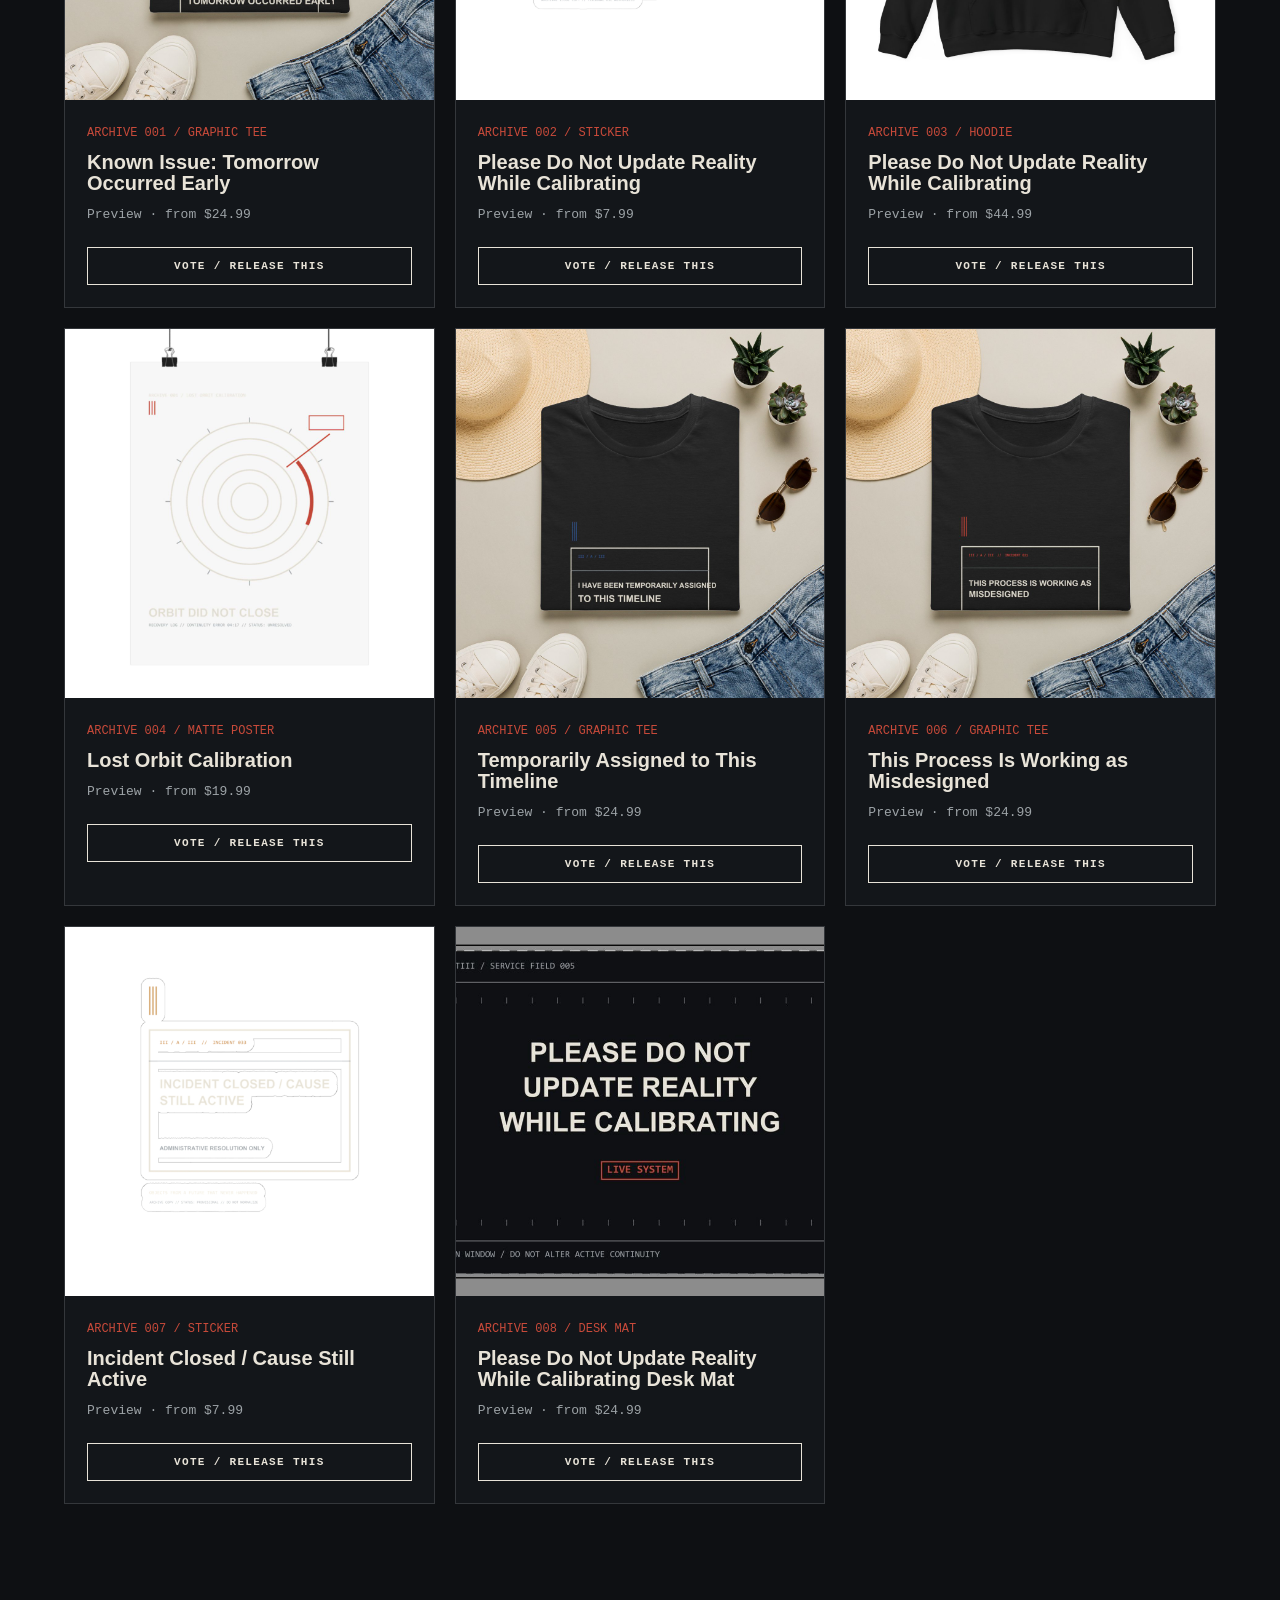
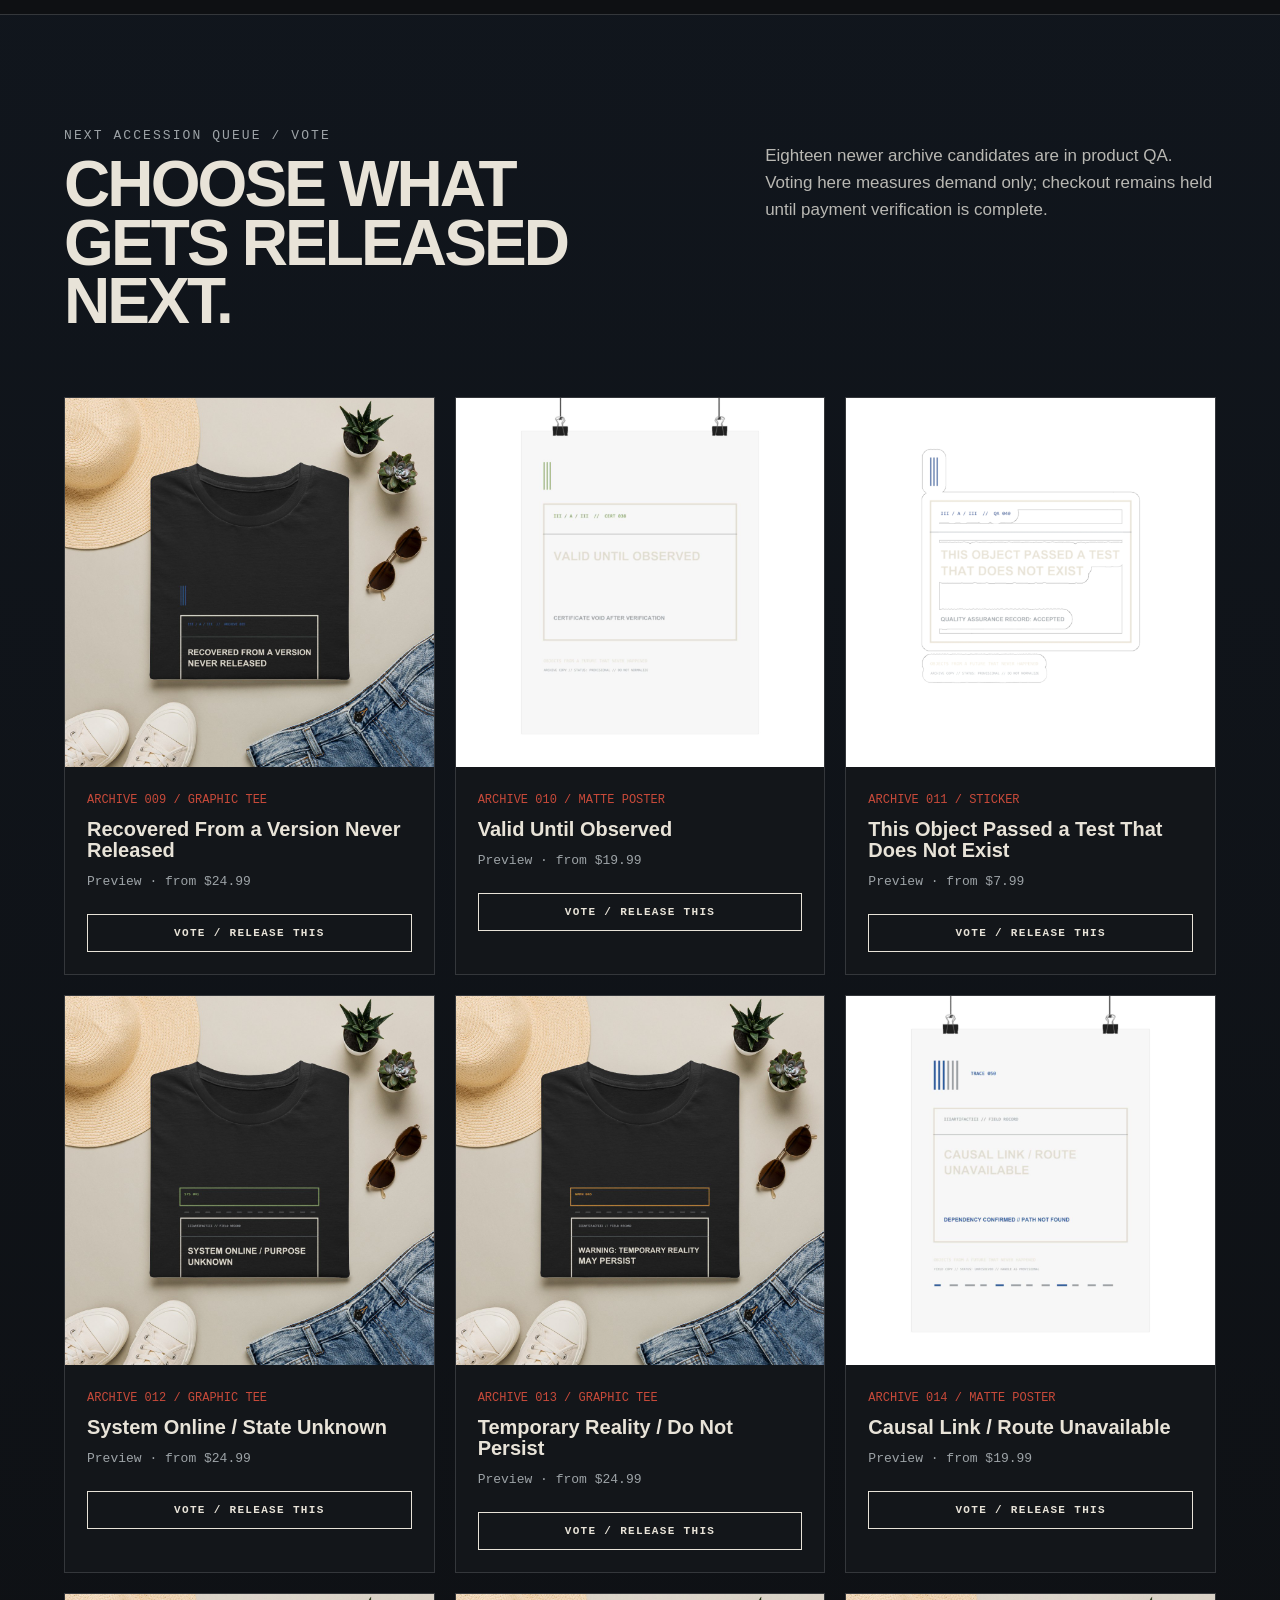
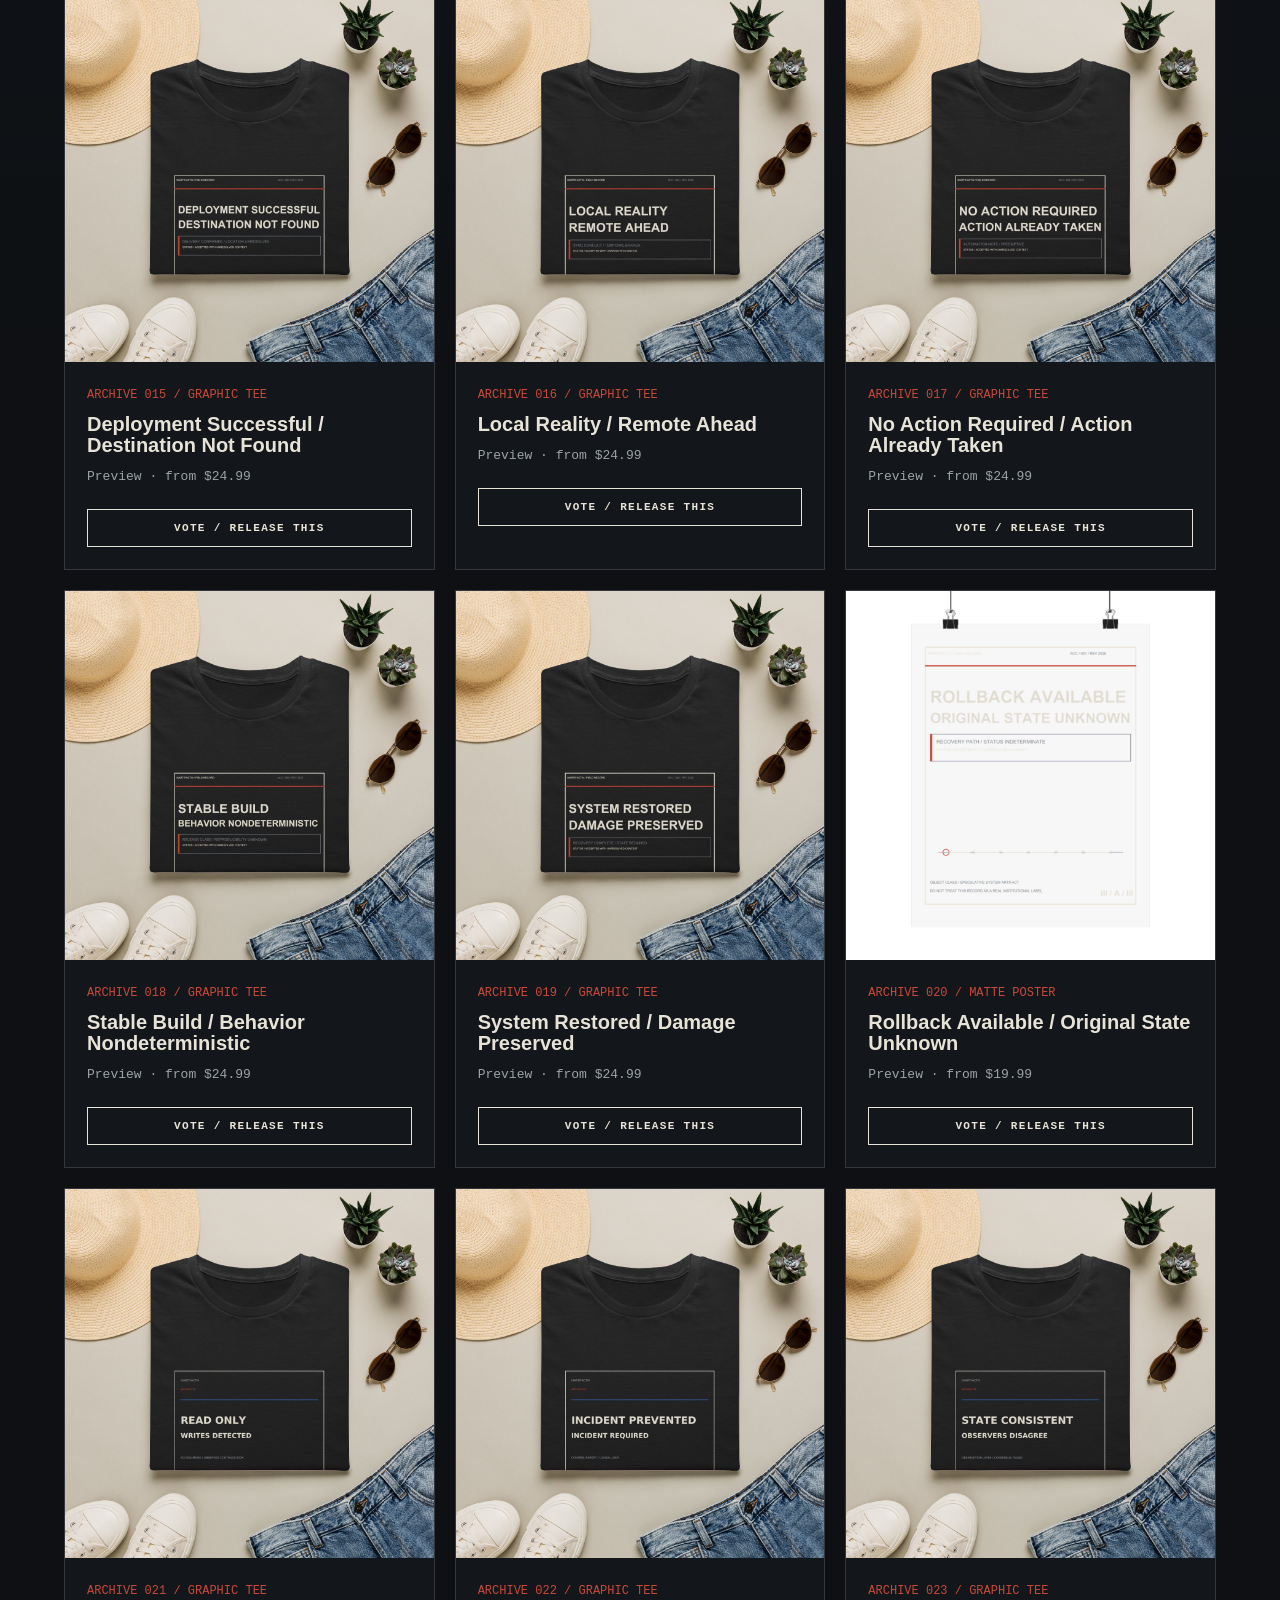
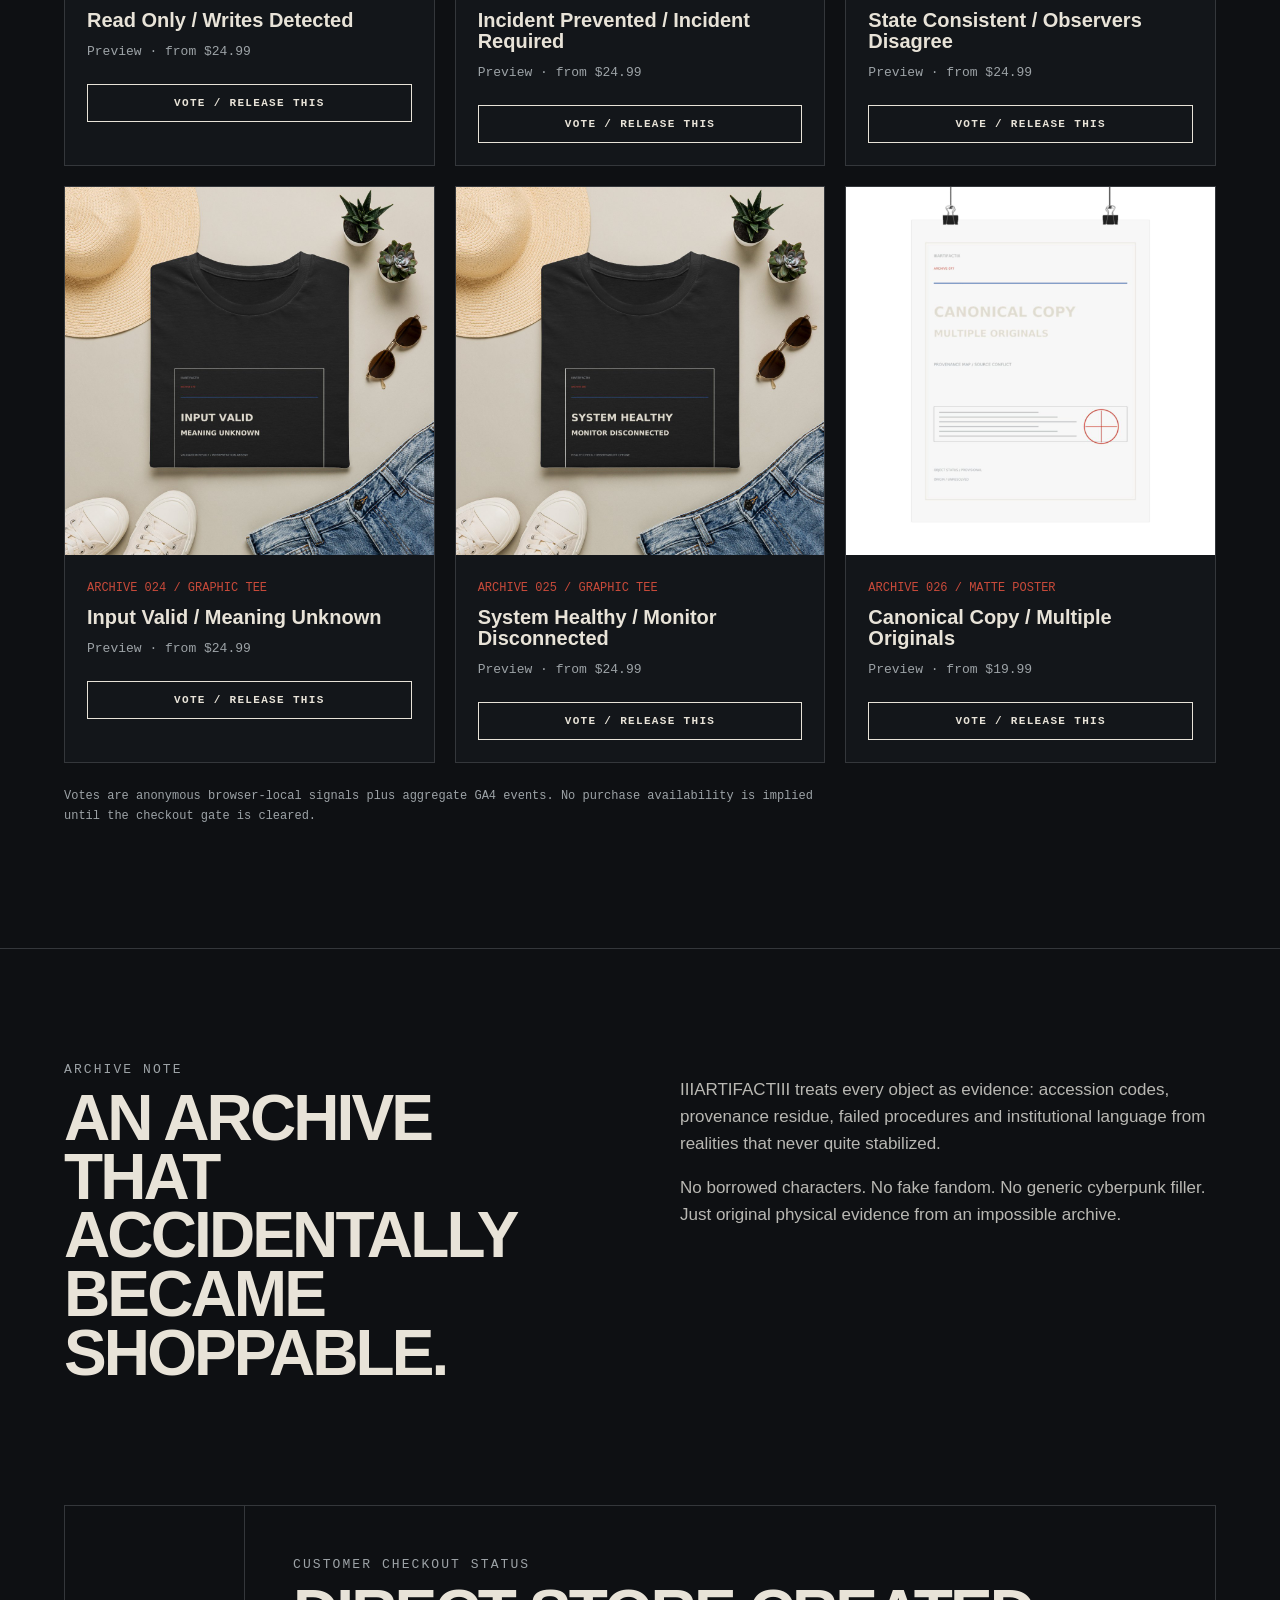
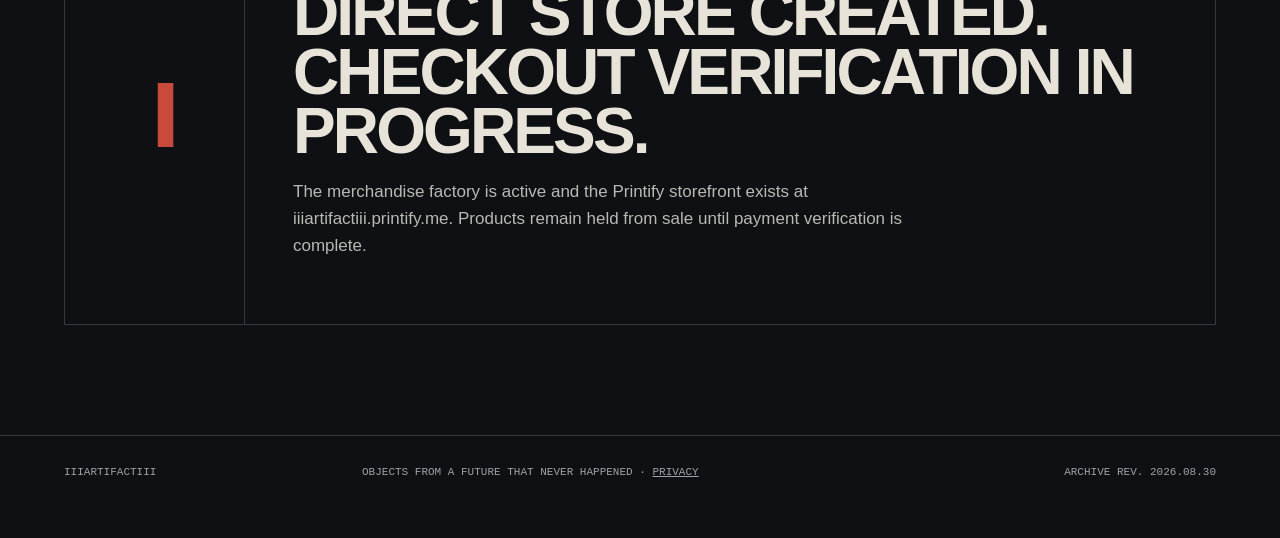
==== commit 0ab7381c: "Fix owned-media queue count" ====
--- a/index.html
+++ b/index.html
@@ -1 +1 @@
-<!doctype html><html lang="en"><head><meta charset="utf-8"><meta name="viewport" content="width=device-width,initial-scale=1"><title>IIIARTIFACTIII — Objects From a Future That Never Happened</title><meta name="description" content="Shop-preview original speculative archive graphic tees, stickers, posters, hoodies and desk mats from IIIARTIFACTIII — objects from a future that never happened."><meta name="robots" content="index,follow"><link rel="canonical" href="https://b11-health.github.io/iiiartifactiii/"><meta property="og:type" content="website"><meta property="og:url" content="https://b11-health.github.io/iiiartifactiii/"><meta property="og:title" content="IIIARTIFACTIII — Objects From a Future That Never Happened"><meta property="og:description" content="Original speculative-archive apparel, prints, stickers, hoodies and desk objects from timelines that never happened."><meta property="og:image" content="https://b11-health.github.io/iiiartifactiii/assets/01_feed_card.jpg"><meta property="og:image:alt" content="IIIARTIFACTIII archive preview"><meta name="twitter:card" content="summary_large_image"><meta name="twitter:title" content="IIIARTIFACTIII — Objects From a Future That Never Happened"><meta name="twitter:description" content="Original speculative-archive apparel, prints, stickers, hoodies and desk objects from timelines that never happened."><meta name="twitter:image" content="https://b11-health.github.io/iiiartifactiii/assets/01_feed_card.jpg"><link rel="stylesheet" href="style.css"><script type="application/ld+json">{"@context":"https://schema.org","@type":"Brand","name":"IIIARTIFACTIII","url":"https://b11-health.github.io/iiiartifactiii/","slogan":"Objects From a Future That Never Happened","description":"Original speculative-archive apparel, prints and objects."}</script><script>window['ga-disable-G-Q0MK6SDYDL']=localStorage.getItem('iii_ga_optout')==='1'||navigator.globalPrivacyControl===true||navigator.doNotTrack==='1';</script><script async src="https://www.googletagmanager.com/gtag/js?id=G-Q0MK6SDYDL"></script><script>window.dataLayer=window.dataLayer||[];function gtag(){dataLayer.push(arguments);}gtag('js',new Date());gtag('set','linker',{domains:['iiiartifactiii.printify.me']});gtag('config','G-Q0MK6SDYDL',{send_page_view:true});</script></head><body><header><div class="mark">III<span>ARTIFACT</span>III</div><div class="status"><i></i> ARCHIVE PRELAUNCH / 2026</div></header><main><section class="hero"><div class="eyebrow">UNAUTHORIZED MATERIAL CULTURE / ACCESSION OPEN</div><h1>OBJECTS FROM A FUTURE<br>THAT NEVER HAPPENED.</h1><p>Recovered technical humor, field records and wearable artifacts from timelines that failed to ship.</p><div class="actions"><a href="#drop" class="primary">VOTE DROP 001</a><a href="#queue" class="primary secondary-action">VOTE NEXT QUEUE</a><span class="secondary">DIRECT STORE CREATED / PAYMENT VERIFICATION IN PROGRESS</span></div></section><section class="ticker"><span>NO FANDOM IP</span><span>ORIGINAL ARCHIVE SYSTEM</span><span>MADE TO ORDER</span><span>ZERO INVENTORY WASTE</span><span>III / A / III</span></section><section id="drop" class="drop"><div class="sectionhead"><div><small>DROP 001 / PREVIEW</small><h2>THE SYSTEM IS<br>WORKING AS MISDESIGNED.</h2></div><p>Eight launch candidates are staged in the direct store while payment verification is completed.</p></div><div class="grid"><article><img src="assets/products/01_6a946727b0cd8e5633069a2d.jpg" alt="Known Issue: Tomorrow Occurred Early — Funny Glitch Tee"><div><b>ARCHIVE 001 / GRAPHIC TEE</b><h3>Known Issue: Tomorrow Occurred Early</h3><p>Preview · from $24.99</p><button class="vote" type="button" data-item="Known Issue: Tomorrow Occurred Early" data-archive="ARCHIVE 001">VOTE / RELEASE THIS</button></div></article><article><img src="assets/products/02_6a94675f91504519f70db988.jpg" alt="Please Do Not Update Reality While Calibrating — Tech Sticker"><div><b>ARCHIVE 002 / STICKER</b><h3>Please Do Not Update Reality While Calibrating</h3><p>Preview · from $7.99</p><button class="vote" type="button" data-item="Please Do Not Update Reality While Calibrating" data-archive="ARCHIVE 002">VOTE / RELEASE THIS</button></div></article><article><img src="assets/products/03_6a9467632f60e53bc8008ddf.jpg" alt="Please Do Not Update Reality While Calibrating — Tech Hoodie"><div><b>ARCHIVE 003 / HOODIE</b><h3>Please Do Not Update Reality While Calibrating</h3><p>Preview · from $44.99</p><button class="vote" type="button" data-item="Please Do Not Update Reality While Calibrating" data-archive="ARCHIVE 003">VOTE / RELEASE THIS</button></div></article><article><img src="assets/products/04_6a94676691504519f70db98e.jpg" alt="Lost Orbit Calibration — Future Archive Matte Poster"><div><b>ARCHIVE 004 / MATTE POSTER</b><h3>Lost Orbit Calibration</h3><p>Preview · from $19.99</p><button class="vote" type="button" data-item="Lost Orbit Calibration" data-archive="ARCHIVE 004">VOTE / RELEASE THIS</button></div></article><article><img src="assets/products/05_6a94676a2f60e53bc8008de6.jpg" alt="Temporarily Assigned to This Timeline — Dry Humor Graphic Tee"><div><b>ARCHIVE 005 / GRAPHIC TEE</b><h3>Temporarily Assigned to This Timeline</h3><p>Preview · from $24.99</p><button class="vote" type="button" data-item="Temporarily Assigned to This Timeline" data-archive="ARCHIVE 005">VOTE / RELEASE THIS</button></div></article><article><img src="assets/products/06_6a94676f92613ca4f90fb647.jpg" alt="This Process Is Working as Misdesigned — Tech Humor Graphic Tee"><div><b>ARCHIVE 006 / GRAPHIC TEE</b><h3>This Process Is Working as Misdesigned</h3><p>Preview · from $24.99</p><button class="vote" type="button" data-item="This Process Is Working as Misdesigned" data-archive="ARCHIVE 006">VOTE / RELEASE THIS</button></div></article><article><img src="assets/products/07_6a9467732f60e53bc8008df6.jpg" alt="Incident Closed / Cause Still Active — Tech Humor Sticker"><div><b>ARCHIVE 007 / STICKER</b><h3>Incident Closed / Cause Still Active</h3><p>Preview · from $7.99</p><button class="vote" type="button" data-item="Incident Closed / Cause Still Active" data-archive="ARCHIVE 007">VOTE / RELEASE THIS</button></div></article><article><img src="assets/products/08_6a946776020d92c02e040b31.jpg" alt="Please Do Not Update Reality While Calibrating Desk Mat | Tech Humor Desk Pad"><div><b>ARCHIVE 008 / DESK MAT</b><h3>Please Do Not Update Reality While Calibrating Desk Mat</h3><p>Preview · from $24.99</p><button class="vote" type="button" data-item="Please Do Not Update Reality While Calibrating Desk Mat" data-archive="ARCHIVE 008">VOTE / RELEASE THIS</button></div></article></div></section><section id="queue" class="drop queue"><div class="sectionhead"><div><small>NEXT ACCESSION QUEUE / VOTE</small><h2>CHOOSE WHAT<br>GETS RELEASED NEXT.</h2></div><p>Twelve newer archive candidates are in product QA. Voting here measures demand only; checkout remains held until payment verification is complete.</p></div><div class="grid"><article><img src="assets/products/009_6a947edeedbb57ccf007d054_mockup.jpg" alt="Recovered From a Version Never Released"><div><b>ARCHIVE 009 / GRAPHIC TEE</b><h3>Recovered From a Version Never Released</h3><p>Preview · from $24.99</p><button class="vote" type="button" data-item="Recovered From a Version Never Released" data-archive="ARCHIVE 009">VOTE / RELEASE THIS</button></div></article><article><img src="assets/products/010_6a947f3423312aa9b00a4362_mockup.jpg" alt="Valid Until Observed"><div><b>ARCHIVE 010 / MATTE POSTER</b><h3>Valid Until Observed</h3><p>Preview · from $19.99</p><button class="vote" type="button" data-item="Valid Until Observed" data-archive="ARCHIVE 010">VOTE / RELEASE THIS</button></div></article><article><img src="assets/products/011_6a947ed068fc2dc4490d26d0_mockup.jpg" alt="This Object Passed a Test That Does Not Exist"><div><b>ARCHIVE 011 / STICKER</b><h3>This Object Passed a Test That Does Not Exist</h3><p>Preview · from $7.99</p><button class="vote" type="button" data-item="This Object Passed a Test That Does Not Exist" data-archive="ARCHIVE 011">VOTE / RELEASE THIS</button></div></article><article><img src="assets/products/012_6a94801823312aa9b00a442d_mockup.jpg" alt="System Online / State Unknown"><div><b>ARCHIVE 012 / GRAPHIC TEE</b><h3>System Online / State Unknown</h3><p>Preview · from $24.99</p><button class="vote" type="button" data-item="System Online / State Unknown" data-archive="ARCHIVE 012">VOTE / RELEASE THIS</button></div></article><article><img src="assets/products/013_6a948026b0cd8e563306b702_mockup.jpg" alt="Temporary Reality / Do Not Persist"><div><b>ARCHIVE 013 / GRAPHIC TEE</b><h3>Temporary Reality / Do Not Persist</h3><p>Preview · from $24.99</p><button class="vote" type="button" data-item="Temporary Reality / Do Not Persist" data-archive="ARCHIVE 013">VOTE / RELEASE THIS</button></div></article><article><img src="assets/products/014_6a94808aedbb57ccf007d1bd_mockup.jpg" alt="Causal Link / Route Unavailable"><div><b>ARCHIVE 014 / MATTE POSTER</b><h3>Causal Link / Route Unavailable</h3><p>Preview · from $19.99</p><button class="vote" type="button" data-item="Causal Link / Route Unavailable" data-archive="ARCHIVE 014">VOTE / RELEASE THIS</button></div></article><article><img src="assets/products/015_6a94e58c8c1b0debdc005227.jpg" alt="Deployment Successful / Destination Not Found"><div><b>ARCHIVE 015 / GRAPHIC TEE</b><h3>Deployment Successful / Destination Not Found</h3><p>Preview · from $24.99</p><button class="vote" type="button" data-item="Deployment Successful / Destination Not Found" data-archive="ARCHIVE 015">VOTE / RELEASE THIS</button></div></article><article><img src="assets/products/016_6a94e5a06d76e96ede0f3a13.jpg" alt="Local Reality / Remote Ahead"><div><b>ARCHIVE 016 / GRAPHIC TEE</b><h3>Local Reality / Remote Ahead</h3><p>Preview · from $24.99</p><button class="vote" type="button" data-item="Local Reality / Remote Ahead" data-archive="ARCHIVE 016">VOTE / RELEASE THIS</button></div></article><article><img src="assets/products/017_6a94e5b6e515a1eb3707f5b6.jpg" alt="No Action Required / Action Already Taken"><div><b>ARCHIVE 017 / GRAPHIC TEE</b><h3>No Action Required / Action Already Taken</h3><p>Preview · from $24.99</p><button class="vote" type="button" data-item="No Action Required / Action Already Taken" data-archive="ARCHIVE 017">VOTE / RELEASE THIS</button></div></article><article><img src="assets/products/018_6a94e5c76d76e96ede0f3a2a.jpg" alt="Stable Build / Behavior Nondeterministic"><div><b>ARCHIVE 018 / GRAPHIC TEE</b><h3>Stable Build / Behavior Nondeterministic</h3><p>Preview · from $24.99</p><button class="vote" type="button" data-item="Stable Build / Behavior Nondeterministic" data-archive="ARCHIVE 018">VOTE / RELEASE THIS</button></div></article><article><img src="assets/products/019_6a94e5d86d76e96ede0f3a4e.jpg" alt="System Restored / Damage Preserved"><div><b>ARCHIVE 019 / GRAPHIC TEE</b><h3>System Restored / Damage Preserved</h3><p>Preview · from $24.99</p><button class="vote" type="button" data-item="System Restored / Damage Preserved" data-archive="ARCHIVE 019">VOTE / RELEASE THIS</button></div></article><article><img src="assets/products/020_6a94e5f18c1b0debdc0052dd.jpg" alt="Rollback Available / Original State Unknown"><div><b>ARCHIVE 020 / MATTE POSTER</b><h3>Rollback Available / Original State Unknown</h3><p>Preview · from $19.99</p><button class="vote" type="button" data-item="Rollback Available / Original State Unknown" data-archive="ARCHIVE 020">VOTE / RELEASE THIS</button></div></article><article><img src="assets/products/021_6a95a6f7d17c027ad604099e.jpg" alt="Read Only / Writes Detected"><div><b>ARCHIVE 021 / GRAPHIC TEE</b><h3>Read Only / Writes Detected</h3><p>Preview · from $24.99</p><button class="vote" type="button" data-item="Read Only / Writes Detected" data-archive="ARCHIVE 021">VOTE / RELEASE THIS</button></div></article><article><img src="assets/products/022_6a95a70778fb79747c08b4af.jpg" alt="Incident Prevented / Incident Required"><div><b>ARCHIVE 022 / GRAPHIC TEE</b><h3>Incident Prevented / Incident Required</h3><p>Preview · from $24.99</p><button class="vote" type="button" data-item="Incident Prevented / Incident Required" data-archive="ARCHIVE 022">VOTE / RELEASE THIS</button></div></article><article><img src="assets/products/023_6a95a7187d1dfd1ee605586a.jpg" alt="State Consistent / Observers Disagree"><div><b>ARCHIVE 023 / GRAPHIC TEE</b><h3>State Consistent / Observers Disagree</h3><p>Preview · from $24.99</p><button class="vote" type="button" data-item="State Consistent / Observers Disagree" data-archive="ARCHIVE 023">VOTE / RELEASE THIS</button></div></article><article><img src="assets/products/024_6a95a72711d83ac40f0479a7.jpg" alt="Input Valid / Meaning Unknown"><div><b>ARCHIVE 024 / GRAPHIC TEE</b><h3>Input Valid / Meaning Unknown</h3><p>Preview · from $24.99</p><button class="vote" type="button" data-item="Input Valid / Meaning Unknown" data-archive="ARCHIVE 024">VOTE / RELEASE THIS</button></div></article><article><img src="assets/products/025_6a95a734d17c027ad60409e4.jpg" alt="System Healthy / Monitor Disconnected"><div><b>ARCHIVE 025 / GRAPHIC TEE</b><h3>System Healthy / Monitor Disconnected</h3><p>Preview · from $24.99</p><button class="vote" type="button" data-item="System Healthy / Monitor Disconnected" data-archive="ARCHIVE 025">VOTE / RELEASE THIS</button></div></article><article><img src="assets/products/026_6a95a7617d1dfd1ee605588b.jpg" alt="Canonical Copy / Multiple Originals"><div><b>ARCHIVE 026 / MATTE POSTER</b><h3>Canonical Copy / Multiple Originals</h3><p>Preview · from $19.99</p><button class="vote" type="button" data-item="Canonical Copy / Multiple Originals" data-archive="ARCHIVE 026">VOTE / RELEASE THIS</button></div></article></div><p class="queue-note">Votes are anonymous browser-local signals plus aggregate GA4 events. No purchase availability is implied until the checkout gate is cleared.</p></section><section class="about"><div><small>ARCHIVE NOTE</small><h2>AN ARCHIVE THAT<br>ACCIDENTALLY BECAME SHOPPABLE.</h2></div><div><p>IIIARTIFACTIII treats every object as evidence: accession codes, provenance residue, failed procedures and institutional language from realities that never quite stabilized.</p><p>No borrowed characters. No fake fandom. No generic cyberpunk filler. Just original physical evidence from an impossible archive.</p></div></section><section class="gate"><div class="rails">III</div><div><small>CUSTOMER CHECKOUT STATUS</small><h2>DIRECT STORE CREATED. CHECKOUT VERIFICATION IN PROGRESS.</h2><p>The merchandise factory is active and the Printify storefront exists at iiiartifactiii.printify.me. Products remain held from sale until payment verification is complete.</p></div></section></main><footer><div>IIIARTIFACTIII</div><div>OBJECTS FROM A FUTURE THAT NEVER HAPPENED · <a href="privacy.html" style="color:inherit">PRIVACY</a></div><div>ARCHIVE REV. 2026.08.30</div></footer><script>(function(){document.querySelectorAll('.vote').forEach(function(btn){var key='iii_vote_'+btn.dataset.archive.replace(/\s+/g,'_');if(localStorage.getItem(key)){btn.textContent='VOTE RECORDED';btn.disabled=true;}btn.addEventListener('click',function(){if(btn.disabled)return;localStorage.setItem(key,'1');if(typeof gtag==='function')gtag('event','vote_artifact',{artifact_id:btn.dataset.archive,artifact_name:btn.dataset.item,item_name:btn.dataset.item,engagement_time_msec:100});btn.textContent='VOTE RECORDED';btn.disabled=true;});});})();</script></body></html>+<!doctype html><html lang="en"><head><meta charset="utf-8"><meta name="viewport" content="width=device-width,initial-scale=1"><title>IIIARTIFACTIII — Objects From a Future That Never Happened</title><meta name="description" content="Shop-preview original speculative archive graphic tees, stickers, posters, hoodies and desk mats from IIIARTIFACTIII — objects from a future that never happened."><meta name="robots" content="index,follow"><link rel="canonical" href="https://b11-health.github.io/iiiartifactiii/"><meta property="og:type" content="website"><meta property="og:url" content="https://b11-health.github.io/iiiartifactiii/"><meta property="og:title" content="IIIARTIFACTIII — Objects From a Future That Never Happened"><meta property="og:description" content="Original speculative-archive apparel, prints, stickers, hoodies and desk objects from timelines that never happened."><meta property="og:image" content="https://b11-health.github.io/iiiartifactiii/assets/01_feed_card.jpg"><meta property="og:image:alt" content="IIIARTIFACTIII archive preview"><meta name="twitter:card" content="summary_large_image"><meta name="twitter:title" content="IIIARTIFACTIII — Objects From a Future That Never Happened"><meta name="twitter:description" content="Original speculative-archive apparel, prints, stickers, hoodies and desk objects from timelines that never happened."><meta name="twitter:image" content="https://b11-health.github.io/iiiartifactiii/assets/01_feed_card.jpg"><link rel="stylesheet" href="style.css"><script type="application/ld+json">{"@context":"https://schema.org","@type":"Brand","name":"IIIARTIFACTIII","url":"https://b11-health.github.io/iiiartifactiii/","slogan":"Objects From a Future That Never Happened","description":"Original speculative-archive apparel, prints and objects."}</script><script>window['ga-disable-G-Q0MK6SDYDL']=localStorage.getItem('iii_ga_optout')==='1'||navigator.globalPrivacyControl===true||navigator.doNotTrack==='1';</script><script async src="https://www.googletagmanager.com/gtag/js?id=G-Q0MK6SDYDL"></script><script>window.dataLayer=window.dataLayer||[];function gtag(){dataLayer.push(arguments);}gtag('js',new Date());gtag('set','linker',{domains:['iiiartifactiii.printify.me']});gtag('config','G-Q0MK6SDYDL',{send_page_view:true});</script></head><body><header><div class="mark">III<span>ARTIFACT</span>III</div><div class="status"><i></i> ARCHIVE PRELAUNCH / 2026</div></header><main><section class="hero"><div class="eyebrow">UNAUTHORIZED MATERIAL CULTURE / ACCESSION OPEN</div><h1>OBJECTS FROM A FUTURE<br>THAT NEVER HAPPENED.</h1><p>Recovered technical humor, field records and wearable artifacts from timelines that failed to ship.</p><div class="actions"><a href="#drop" class="primary">VOTE DROP 001</a><a href="#queue" class="primary secondary-action">VOTE NEXT QUEUE</a><span class="secondary">DIRECT STORE CREATED / PAYMENT VERIFICATION IN PROGRESS</span></div></section><section class="ticker"><span>NO FANDOM IP</span><span>ORIGINAL ARCHIVE SYSTEM</span><span>MADE TO ORDER</span><span>ZERO INVENTORY WASTE</span><span>III / A / III</span></section><section id="drop" class="drop"><div class="sectionhead"><div><small>DROP 001 / PREVIEW</small><h2>THE SYSTEM IS<br>WORKING AS MISDESIGNED.</h2></div><p>Eight launch candidates are staged in the direct store while payment verification is completed.</p></div><div class="grid"><article><img src="assets/products/01_6a946727b0cd8e5633069a2d.jpg" alt="Known Issue: Tomorrow Occurred Early — Funny Glitch Tee"><div><b>ARCHIVE 001 / GRAPHIC TEE</b><h3>Known Issue: Tomorrow Occurred Early</h3><p>Preview · from $24.99</p><button class="vote" type="button" data-item="Known Issue: Tomorrow Occurred Early" data-archive="ARCHIVE 001">VOTE / RELEASE THIS</button></div></article><article><img src="assets/products/02_6a94675f91504519f70db988.jpg" alt="Please Do Not Update Reality While Calibrating — Tech Sticker"><div><b>ARCHIVE 002 / STICKER</b><h3>Please Do Not Update Reality While Calibrating</h3><p>Preview · from $7.99</p><button class="vote" type="button" data-item="Please Do Not Update Reality While Calibrating" data-archive="ARCHIVE 002">VOTE / RELEASE THIS</button></div></article><article><img src="assets/products/03_6a9467632f60e53bc8008ddf.jpg" alt="Please Do Not Update Reality While Calibrating — Tech Hoodie"><div><b>ARCHIVE 003 / HOODIE</b><h3>Please Do Not Update Reality While Calibrating</h3><p>Preview · from $44.99</p><button class="vote" type="button" data-item="Please Do Not Update Reality While Calibrating" data-archive="ARCHIVE 003">VOTE / RELEASE THIS</button></div></article><article><img src="assets/products/04_6a94676691504519f70db98e.jpg" alt="Lost Orbit Calibration — Future Archive Matte Poster"><div><b>ARCHIVE 004 / MATTE POSTER</b><h3>Lost Orbit Calibration</h3><p>Preview · from $19.99</p><button class="vote" type="button" data-item="Lost Orbit Calibration" data-archive="ARCHIVE 004">VOTE / RELEASE THIS</button></div></article><article><img src="assets/products/05_6a94676a2f60e53bc8008de6.jpg" alt="Temporarily Assigned to This Timeline — Dry Humor Graphic Tee"><div><b>ARCHIVE 005 / GRAPHIC TEE</b><h3>Temporarily Assigned to This Timeline</h3><p>Preview · from $24.99</p><button class="vote" type="button" data-item="Temporarily Assigned to This Timeline" data-archive="ARCHIVE 005">VOTE / RELEASE THIS</button></div></article><article><img src="assets/products/06_6a94676f92613ca4f90fb647.jpg" alt="This Process Is Working as Misdesigned — Tech Humor Graphic Tee"><div><b>ARCHIVE 006 / GRAPHIC TEE</b><h3>This Process Is Working as Misdesigned</h3><p>Preview · from $24.99</p><button class="vote" type="button" data-item="This Process Is Working as Misdesigned" data-archive="ARCHIVE 006">VOTE / RELEASE THIS</button></div></article><article><img src="assets/products/07_6a9467732f60e53bc8008df6.jpg" alt="Incident Closed / Cause Still Active — Tech Humor Sticker"><div><b>ARCHIVE 007 / STICKER</b><h3>Incident Closed / Cause Still Active</h3><p>Preview · from $7.99</p><button class="vote" type="button" data-item="Incident Closed / Cause Still Active" data-archive="ARCHIVE 007">VOTE / RELEASE THIS</button></div></article><article><img src="assets/products/08_6a946776020d92c02e040b31.jpg" alt="Please Do Not Update Reality While Calibrating Desk Mat | Tech Humor Desk Pad"><div><b>ARCHIVE 008 / DESK MAT</b><h3>Please Do Not Update Reality While Calibrating Desk Mat</h3><p>Preview · from $24.99</p><button class="vote" type="button" data-item="Please Do Not Update Reality While Calibrating Desk Mat" data-archive="ARCHIVE 008">VOTE / RELEASE THIS</button></div></article></div></section><section id="queue" class="drop queue"><div class="sectionhead"><div><small>NEXT ACCESSION QUEUE / VOTE</small><h2>CHOOSE WHAT<br>GETS RELEASED NEXT.</h2></div><p>Eighteen newer archive candidates are in product QA. Voting here measures demand only; checkout remains held until payment verification is complete.</p></div><div class="grid"><article><img src="assets/products/009_6a947edeedbb57ccf007d054_mockup.jpg" alt="Recovered From a Version Never Released"><div><b>ARCHIVE 009 / GRAPHIC TEE</b><h3>Recovered From a Version Never Released</h3><p>Preview · from $24.99</p><button class="vote" type="button" data-item="Recovered From a Version Never Released" data-archive="ARCHIVE 009">VOTE / RELEASE THIS</button></div></article><article><img src="assets/products/010_6a947f3423312aa9b00a4362_mockup.jpg" alt="Valid Until Observed"><div><b>ARCHIVE 010 / MATTE POSTER</b><h3>Valid Until Observed</h3><p>Preview · from $19.99</p><button class="vote" type="button" data-item="Valid Until Observed" data-archive="ARCHIVE 010">VOTE / RELEASE THIS</button></div></article><article><img src="assets/products/011_6a947ed068fc2dc4490d26d0_mockup.jpg" alt="This Object Passed a Test That Does Not Exist"><div><b>ARCHIVE 011 / STICKER</b><h3>This Object Passed a Test That Does Not Exist</h3><p>Preview · from $7.99</p><button class="vote" type="button" data-item="This Object Passed a Test That Does Not Exist" data-archive="ARCHIVE 011">VOTE / RELEASE THIS</button></div></article><article><img src="assets/products/012_6a94801823312aa9b00a442d_mockup.jpg" alt="System Online / State Unknown"><div><b>ARCHIVE 012 / GRAPHIC TEE</b><h3>System Online / State Unknown</h3><p>Preview · from $24.99</p><button class="vote" type="button" data-item="System Online / State Unknown" data-archive="ARCHIVE 012">VOTE / RELEASE THIS</button></div></article><article><img src="assets/products/013_6a948026b0cd8e563306b702_mockup.jpg" alt="Temporary Reality / Do Not Persist"><div><b>ARCHIVE 013 / GRAPHIC TEE</b><h3>Temporary Reality / Do Not Persist</h3><p>Preview · from $24.99</p><button class="vote" type="button" data-item="Temporary Reality / Do Not Persist" data-archive="ARCHIVE 013">VOTE / RELEASE THIS</button></div></article><article><img src="assets/products/014_6a94808aedbb57ccf007d1bd_mockup.jpg" alt="Causal Link / Route Unavailable"><div><b>ARCHIVE 014 / MATTE POSTER</b><h3>Causal Link / Route Unavailable</h3><p>Preview · from $19.99</p><button class="vote" type="button" data-item="Causal Link / Route Unavailable" data-archive="ARCHIVE 014">VOTE / RELEASE THIS</button></div></article><article><img src="assets/products/015_6a94e58c8c1b0debdc005227.jpg" alt="Deployment Successful / Destination Not Found"><div><b>ARCHIVE 015 / GRAPHIC TEE</b><h3>Deployment Successful / Destination Not Found</h3><p>Preview · from $24.99</p><button class="vote" type="button" data-item="Deployment Successful / Destination Not Found" data-archive="ARCHIVE 015">VOTE / RELEASE THIS</button></div></article><article><img src="assets/products/016_6a94e5a06d76e96ede0f3a13.jpg" alt="Local Reality / Remote Ahead"><div><b>ARCHIVE 016 / GRAPHIC TEE</b><h3>Local Reality / Remote Ahead</h3><p>Preview · from $24.99</p><button class="vote" type="button" data-item="Local Reality / Remote Ahead" data-archive="ARCHIVE 016">VOTE / RELEASE THIS</button></div></article><article><img src="assets/products/017_6a94e5b6e515a1eb3707f5b6.jpg" alt="No Action Required / Action Already Taken"><div><b>ARCHIVE 017 / GRAPHIC TEE</b><h3>No Action Required / Action Already Taken</h3><p>Preview · from $24.99</p><button class="vote" type="button" data-item="No Action Required / Action Already Taken" data-archive="ARCHIVE 017">VOTE / RELEASE THIS</button></div></article><article><img src="assets/products/018_6a94e5c76d76e96ede0f3a2a.jpg" alt="Stable Build / Behavior Nondeterministic"><div><b>ARCHIVE 018 / GRAPHIC TEE</b><h3>Stable Build / Behavior Nondeterministic</h3><p>Preview · from $24.99</p><button class="vote" type="button" data-item="Stable Build / Behavior Nondeterministic" data-archive="ARCHIVE 018">VOTE / RELEASE THIS</button></div></article><article><img src="assets/products/019_6a94e5d86d76e96ede0f3a4e.jpg" alt="System Restored / Damage Preserved"><div><b>ARCHIVE 019 / GRAPHIC TEE</b><h3>System Restored / Damage Preserved</h3><p>Preview · from $24.99</p><button class="vote" type="button" data-item="System Restored / Damage Preserved" data-archive="ARCHIVE 019">VOTE / RELEASE THIS</button></div></article><article><img src="assets/products/020_6a94e5f18c1b0debdc0052dd.jpg" alt="Rollback Available / Original State Unknown"><div><b>ARCHIVE 020 / MATTE POSTER</b><h3>Rollback Available / Original State Unknown</h3><p>Preview · from $19.99</p><button class="vote" type="button" data-item="Rollback Available / Original State Unknown" data-archive="ARCHIVE 020">VOTE / RELEASE THIS</button></div></article><article><img src="assets/products/021_6a95a6f7d17c027ad604099e.jpg" alt="Read Only / Writes Detected"><div><b>ARCHIVE 021 / GRAPHIC TEE</b><h3>Read Only / Writes Detected</h3><p>Preview · from $24.99</p><button class="vote" type="button" data-item="Read Only / Writes Detected" data-archive="ARCHIVE 021">VOTE / RELEASE THIS</button></div></article><article><img src="assets/products/022_6a95a70778fb79747c08b4af.jpg" alt="Incident Prevented / Incident Required"><div><b>ARCHIVE 022 / GRAPHIC TEE</b><h3>Incident Prevented / Incident Required</h3><p>Preview · from $24.99</p><button class="vote" type="button" data-item="Incident Prevented / Incident Required" data-archive="ARCHIVE 022">VOTE / RELEASE THIS</button></div></article><article><img src="assets/products/023_6a95a7187d1dfd1ee605586a.jpg" alt="State Consistent / Observers Disagree"><div><b>ARCHIVE 023 / GRAPHIC TEE</b><h3>State Consistent / Observers Disagree</h3><p>Preview · from $24.99</p><button class="vote" type="button" data-item="State Consistent / Observers Disagree" data-archive="ARCHIVE 023">VOTE / RELEASE THIS</button></div></article><article><img src="assets/products/024_6a95a72711d83ac40f0479a7.jpg" alt="Input Valid / Meaning Unknown"><div><b>ARCHIVE 024 / GRAPHIC TEE</b><h3>Input Valid / Meaning Unknown</h3><p>Preview · from $24.99</p><button class="vote" type="button" data-item="Input Valid / Meaning Unknown" data-archive="ARCHIVE 024">VOTE / RELEASE THIS</button></div></article><article><img src="assets/products/025_6a95a734d17c027ad60409e4.jpg" alt="System Healthy / Monitor Disconnected"><div><b>ARCHIVE 025 / GRAPHIC TEE</b><h3>System Healthy / Monitor Disconnected</h3><p>Preview · from $24.99</p><button class="vote" type="button" data-item="System Healthy / Monitor Disconnected" data-archive="ARCHIVE 025">VOTE / RELEASE THIS</button></div></article><article><img src="assets/products/026_6a95a7617d1dfd1ee605588b.jpg" alt="Canonical Copy / Multiple Originals"><div><b>ARCHIVE 026 / MATTE POSTER</b><h3>Canonical Copy / Multiple Originals</h3><p>Preview · from $19.99</p><button class="vote" type="button" data-item="Canonical Copy / Multiple Originals" data-archive="ARCHIVE 026">VOTE / RELEASE THIS</button></div></article></div><p class="queue-note">Votes are anonymous browser-local signals plus aggregate GA4 events. No purchase availability is implied until the checkout gate is cleared.</p></section><section class="about"><div><small>ARCHIVE NOTE</small><h2>AN ARCHIVE THAT<br>ACCIDENTALLY BECAME SHOPPABLE.</h2></div><div><p>IIIARTIFACTIII treats every object as evidence: accession codes, provenance residue, failed procedures and institutional language from realities that never quite stabilized.</p><p>No borrowed characters. No fake fandom. No generic cyberpunk filler. Just original physical evidence from an impossible archive.</p></div></section><section class="gate"><div class="rails">III</div><div><small>CUSTOMER CHECKOUT STATUS</small><h2>DIRECT STORE CREATED. CHECKOUT VERIFICATION IN PROGRESS.</h2><p>The merchandise factory is active and the Printify storefront exists at iiiartifactiii.printify.me. Products remain held from sale until payment verification is complete.</p></div></section></main><footer><div>IIIARTIFACTIII</div><div>OBJECTS FROM A FUTURE THAT NEVER HAPPENED · <a href="privacy.html" style="color:inherit">PRIVACY</a></div><div>ARCHIVE REV. 2026.08.30</div></footer><script>(function(){document.querySelectorAll('.vote').forEach(function(btn){var key='iii_vote_'+btn.dataset.archive.replace(/\s+/g,'_');if(localStorage.getItem(key)){btn.textContent='VOTE RECORDED';btn.disabled=true;}btn.addEventListener('click',function(){if(btn.disabled)return;localStorage.setItem(key,'1');if(typeof gtag==='function')gtag('event','vote_artifact',{artifact_id:btn.dataset.archive,artifact_name:btn.dataset.item,item_name:btn.dataset.item,engagement_time_msec:100});btn.textContent='VOTE RECORDED';btn.disabled=true;});});})();</script></body></html>
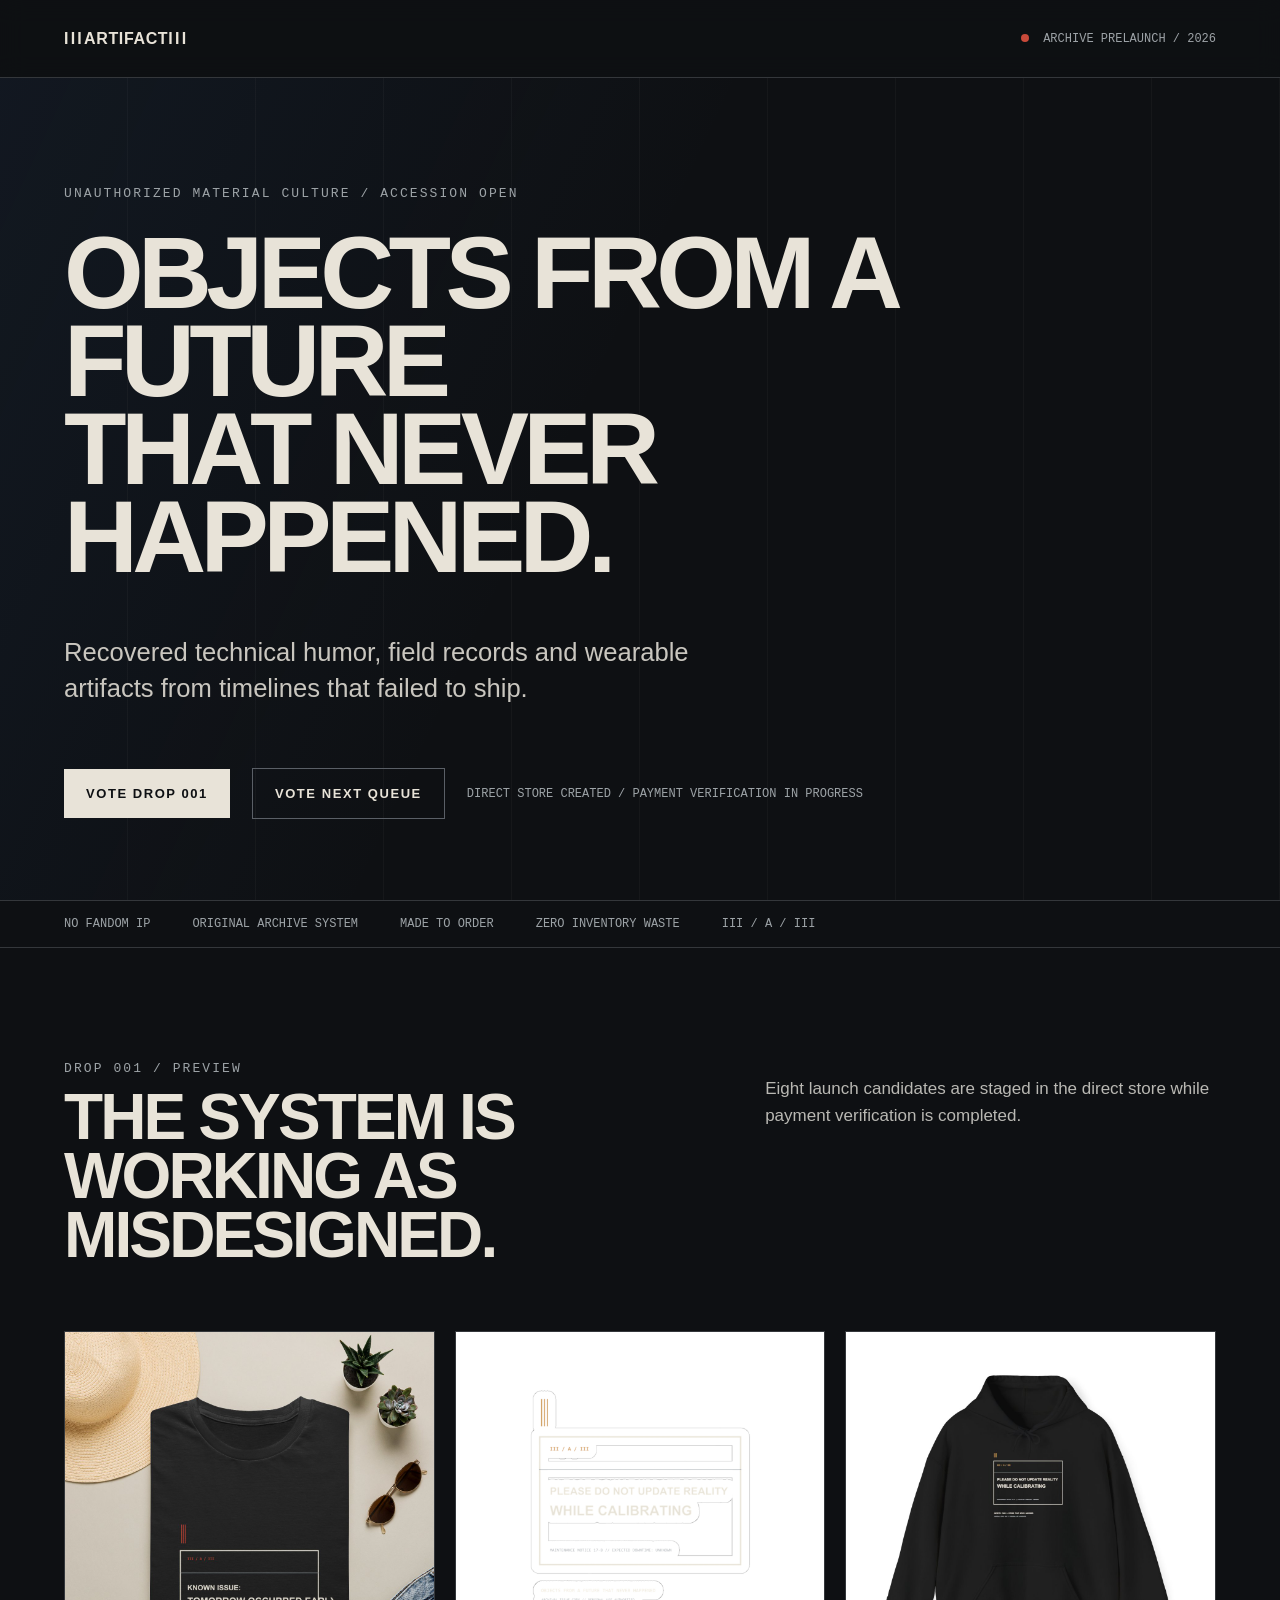
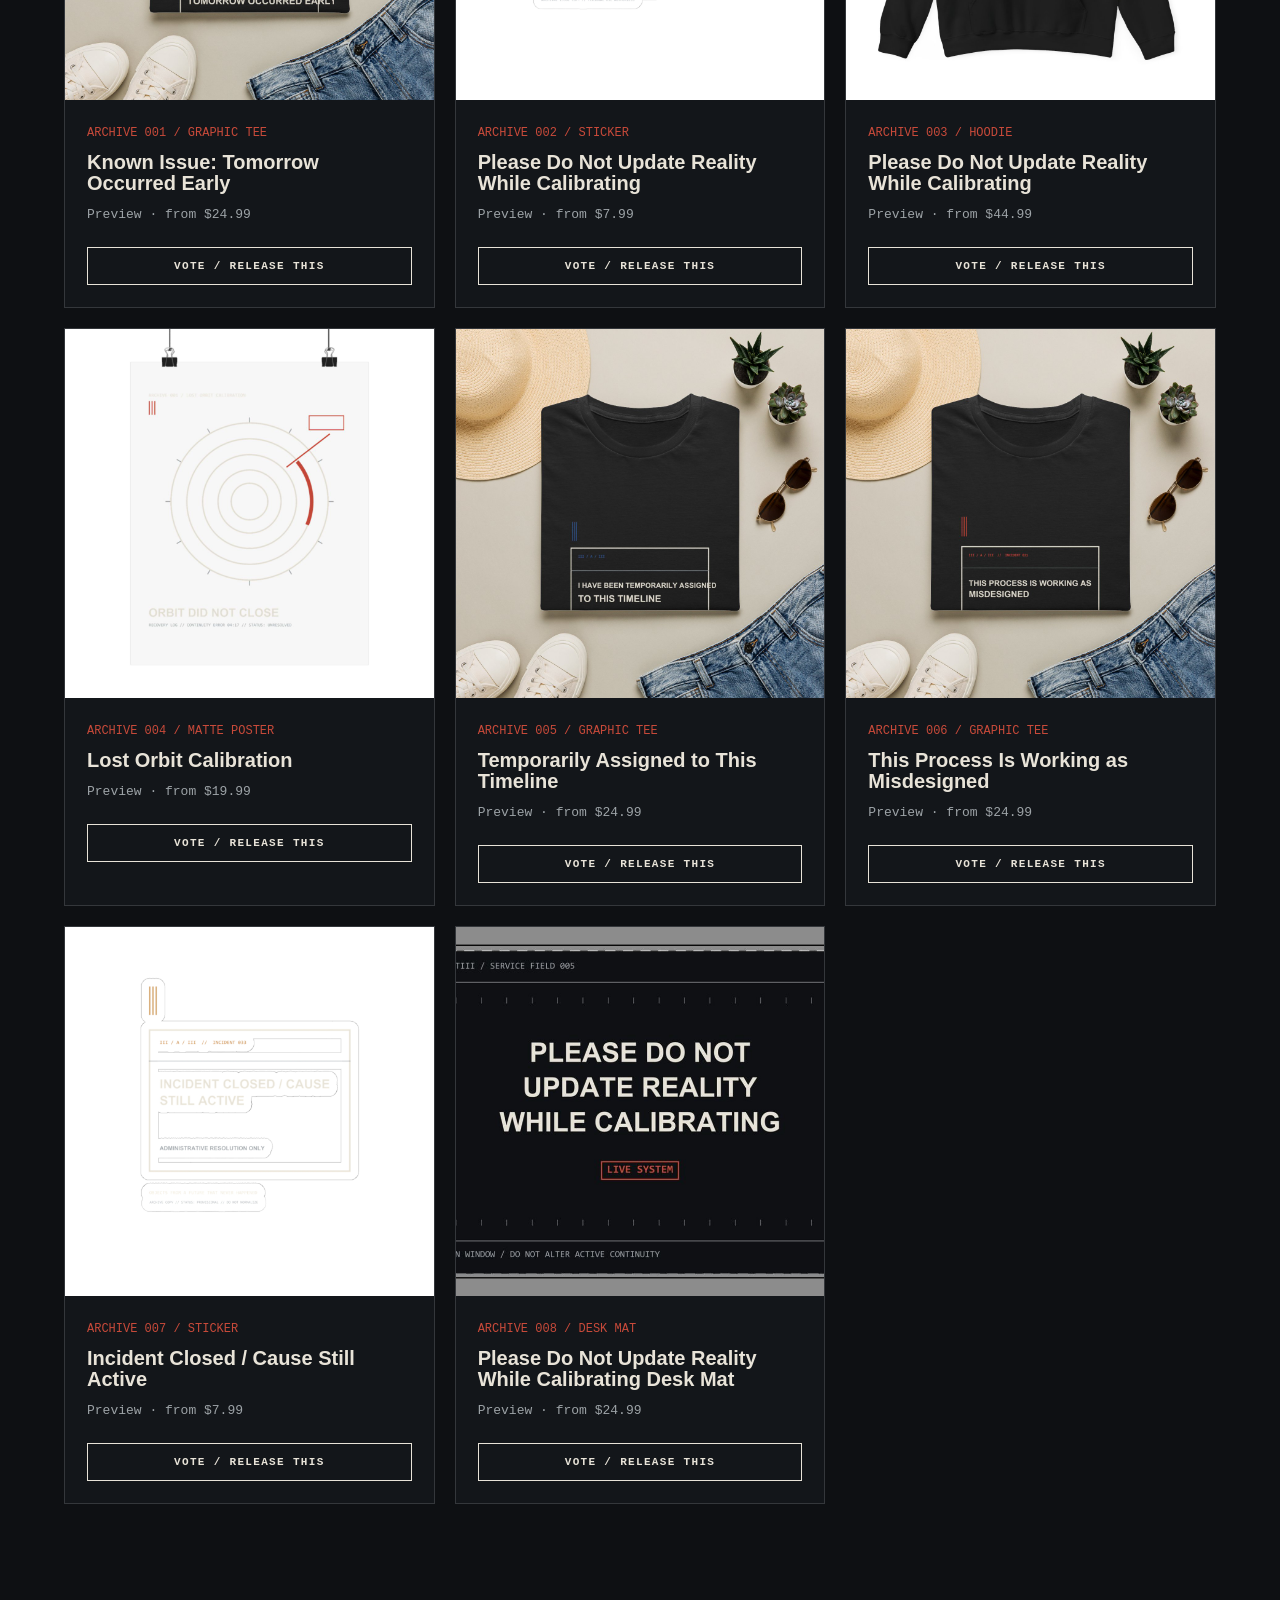
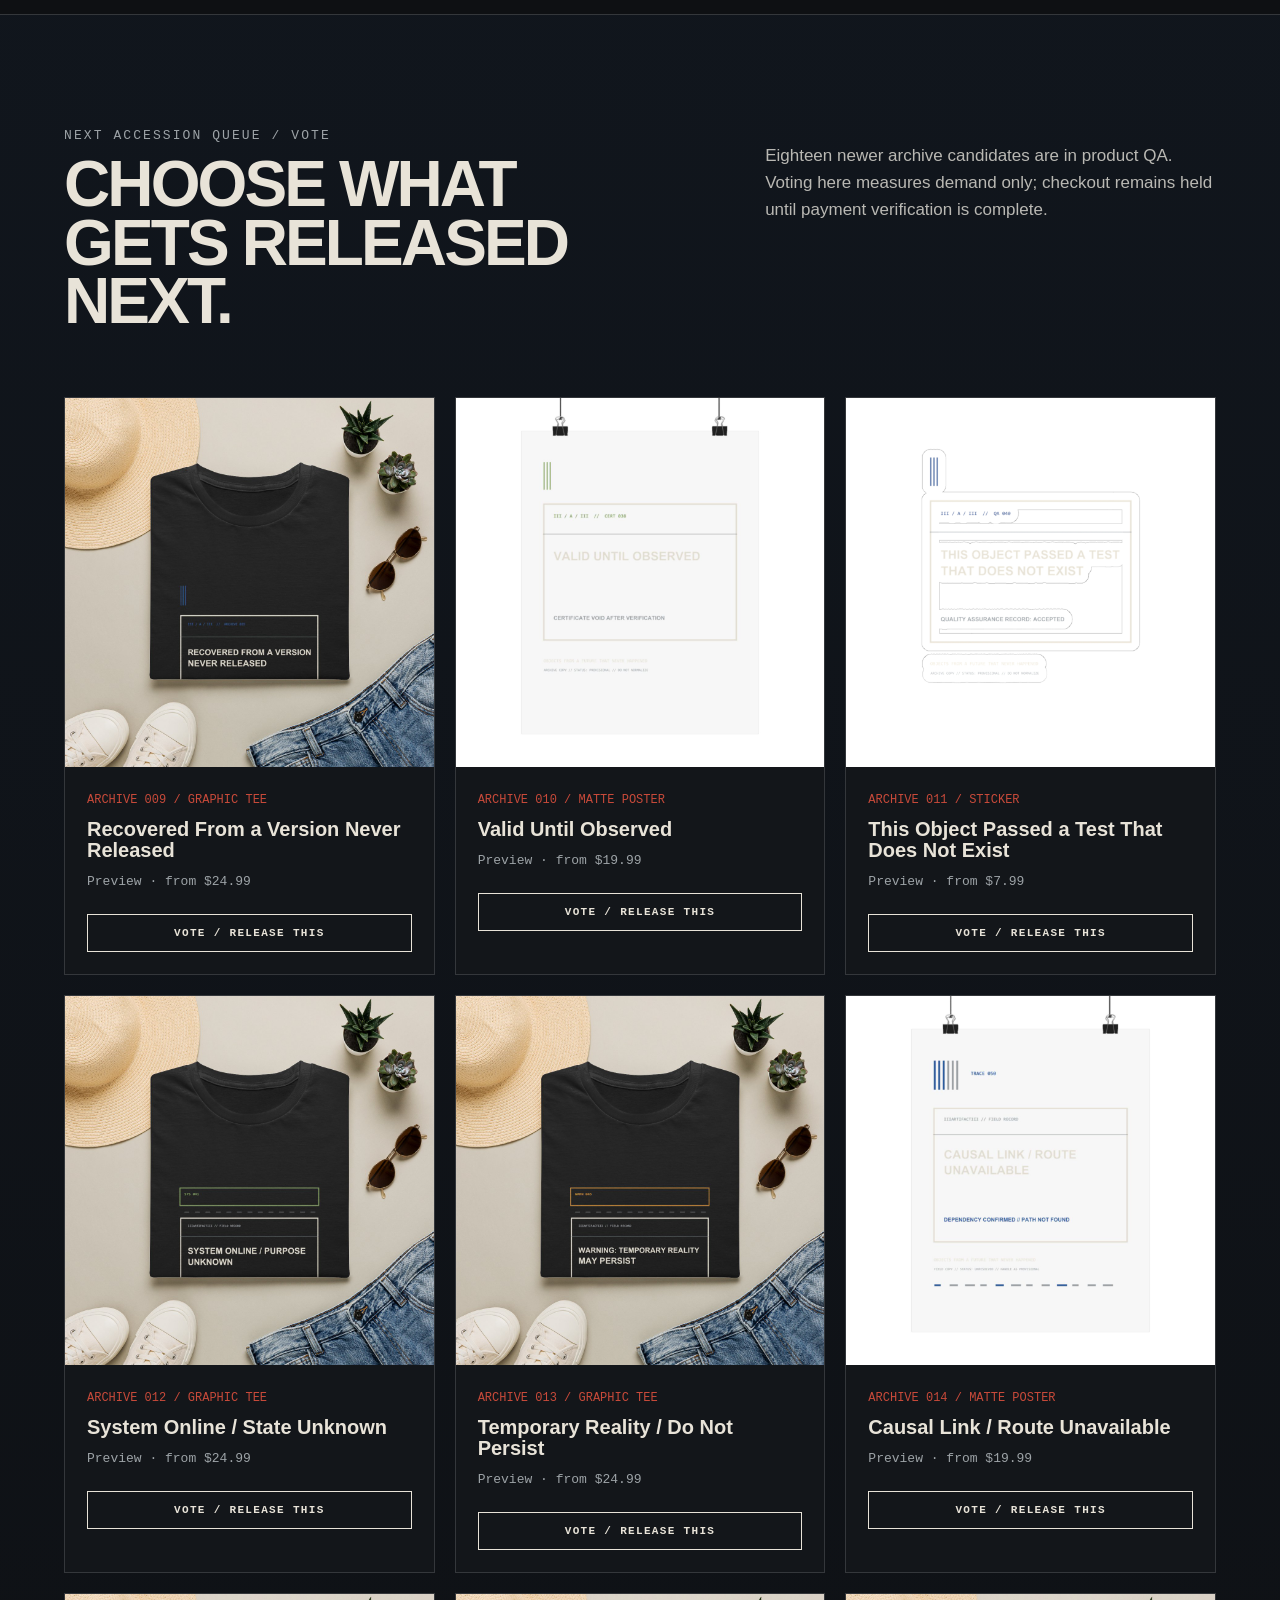
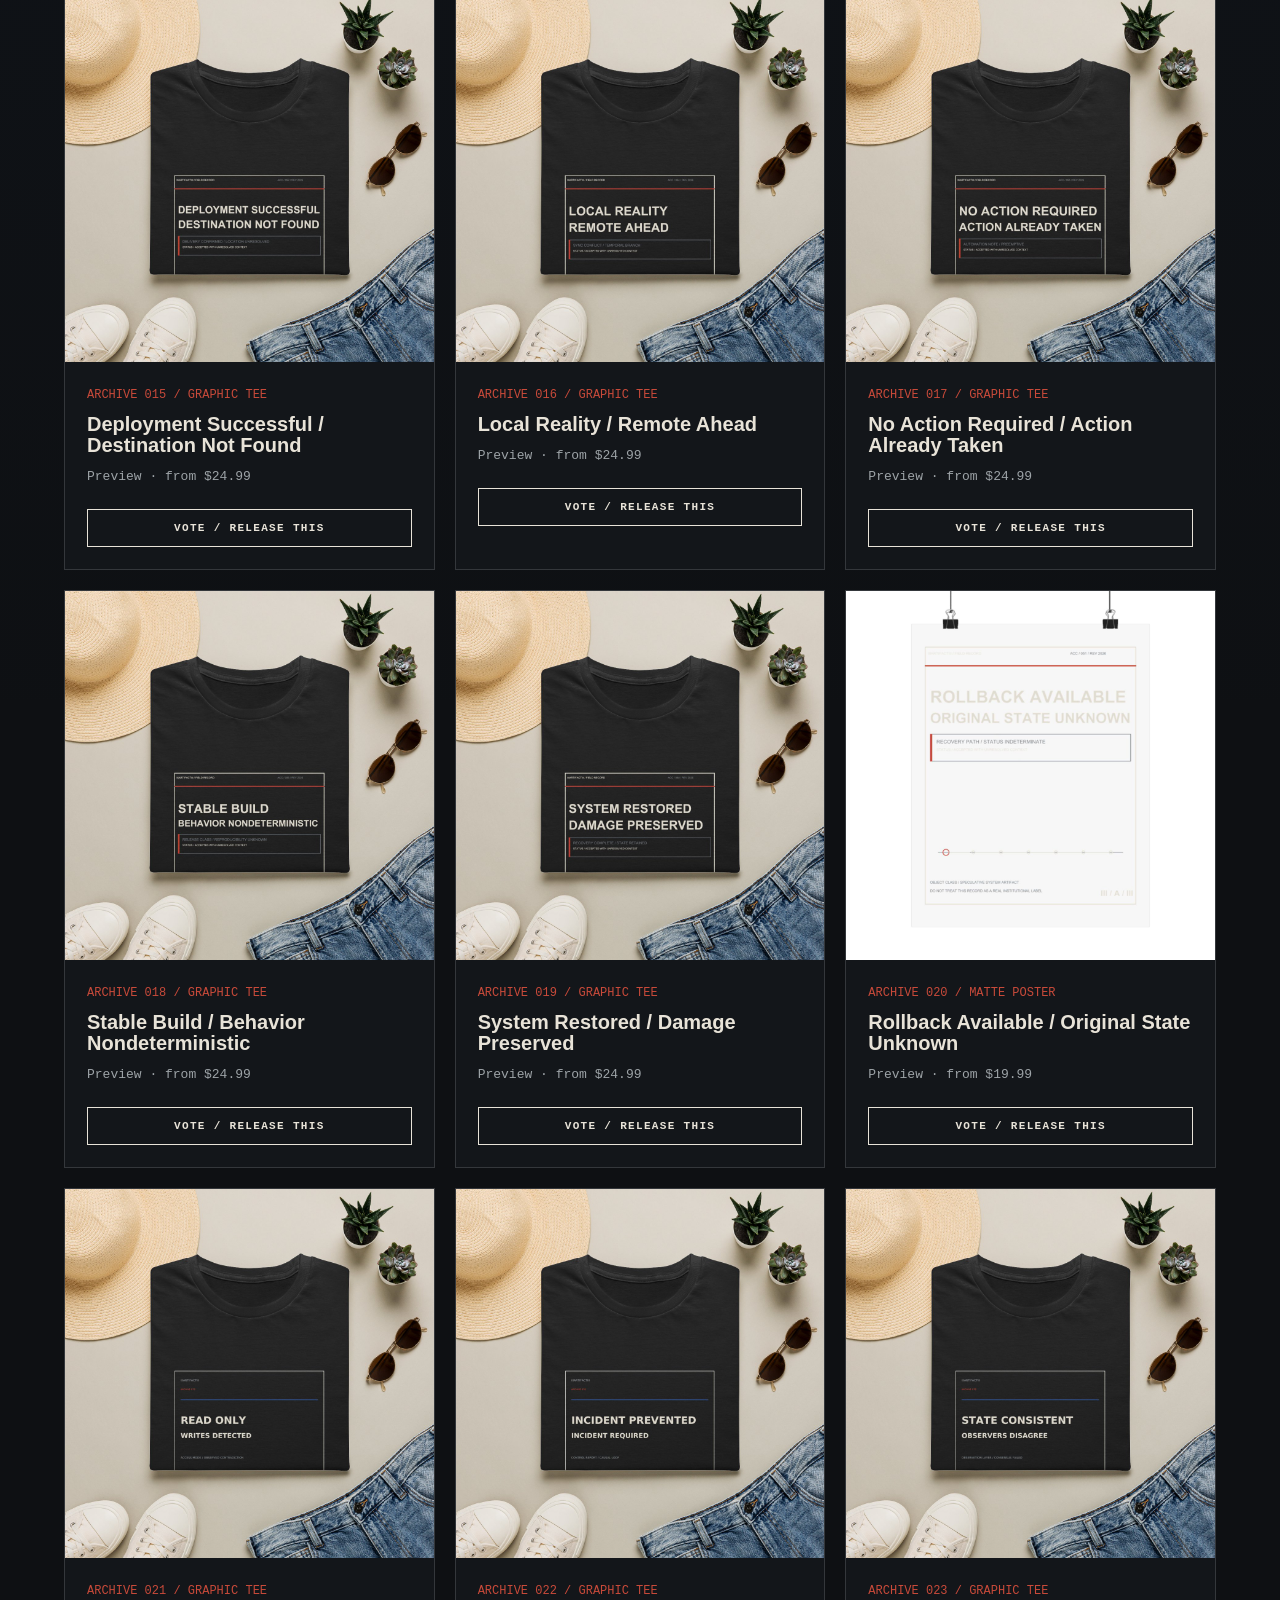
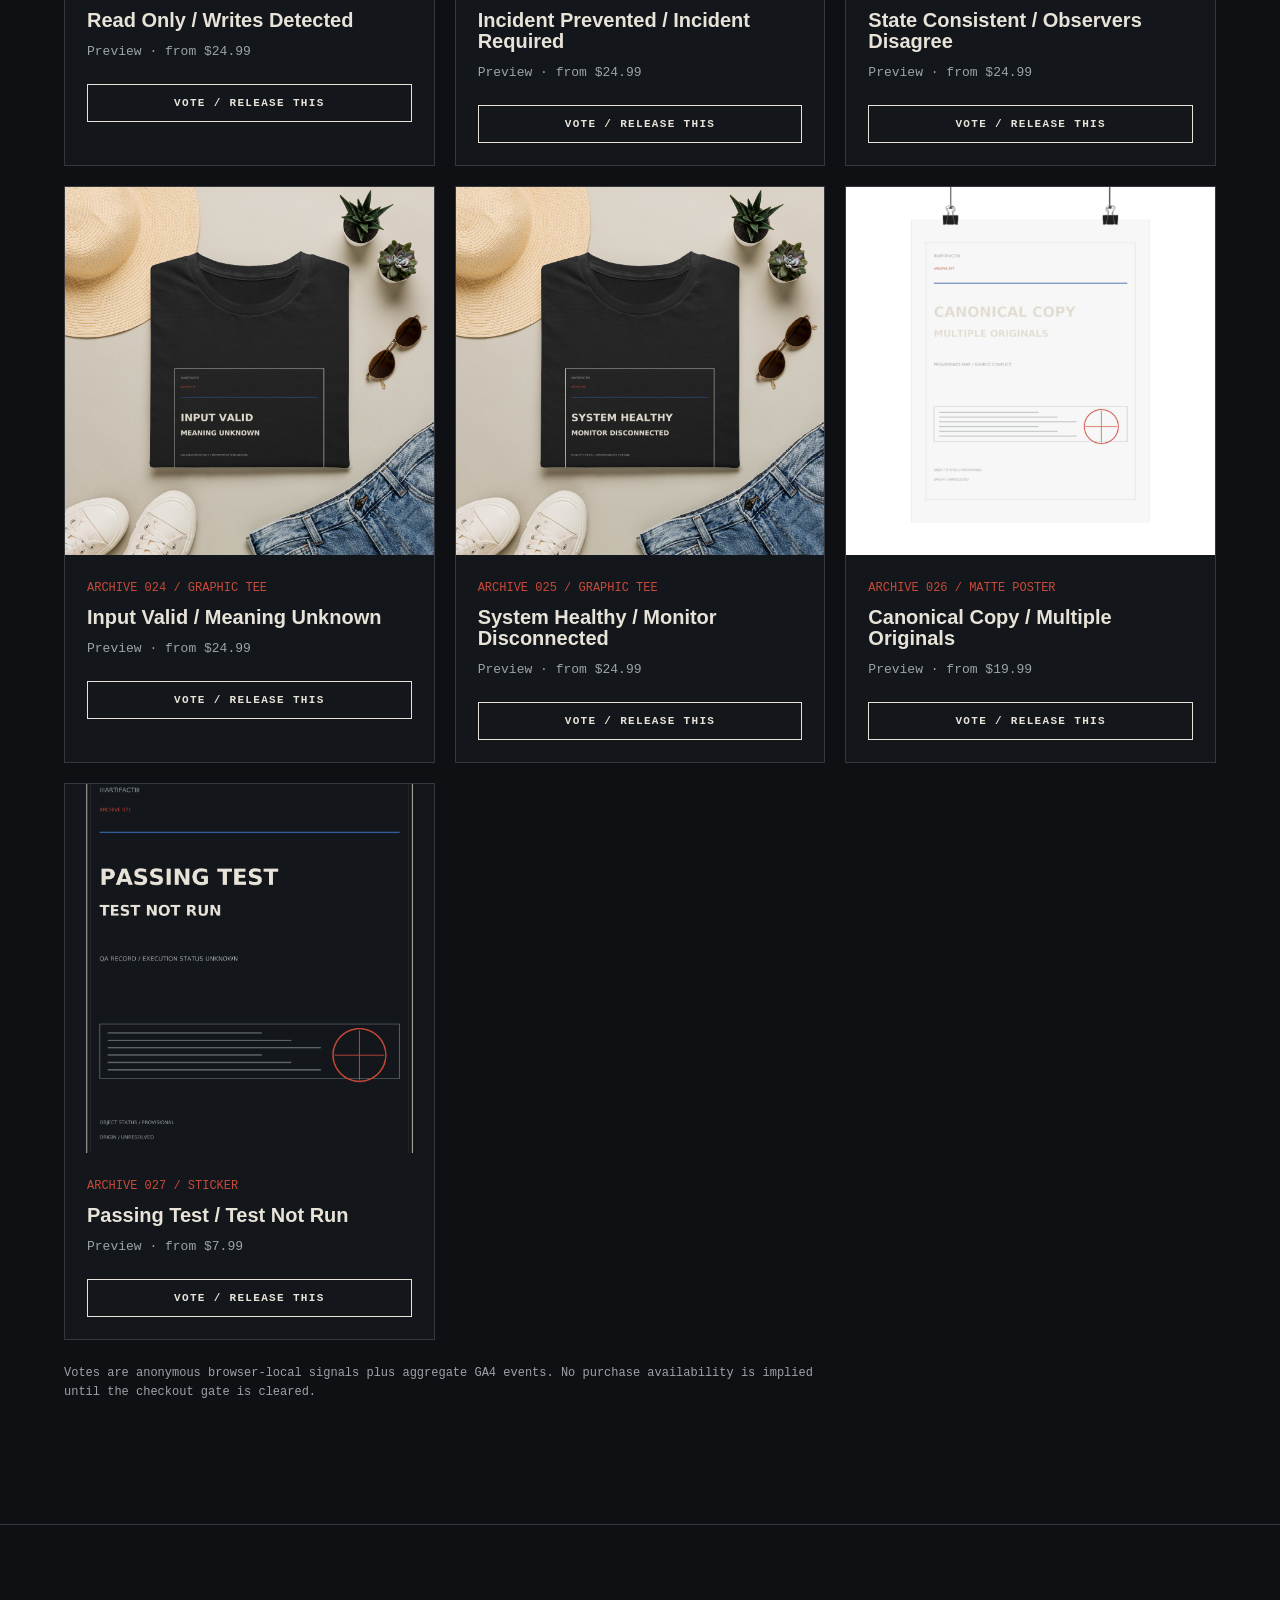
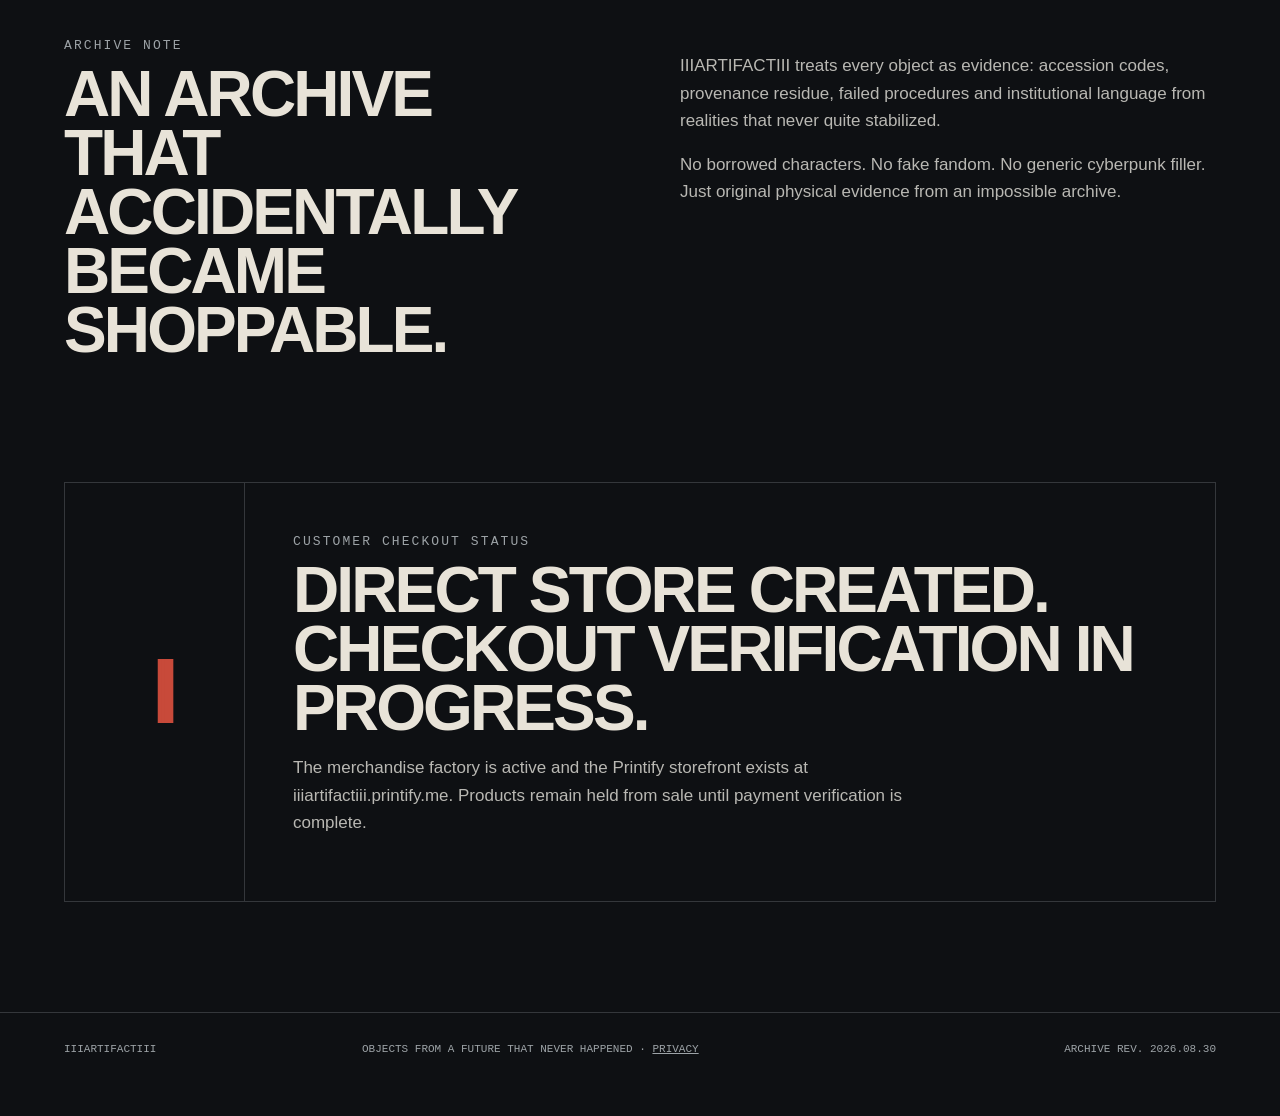
==== commit 8e483ca9: "Add Archive 027 vote preview" ====
--- a/index.html
+++ b/index.html
@@ -1 +1 @@
-<!doctype html><html lang="en"><head><meta charset="utf-8"><meta name="viewport" content="width=device-width,initial-scale=1"><title>IIIARTIFACTIII — Objects From a Future That Never Happened</title><meta name="description" content="Shop-preview original speculative archive graphic tees, stickers, posters, hoodies and desk mats from IIIARTIFACTIII — objects from a future that never happened."><meta name="robots" content="index,follow"><link rel="canonical" href="https://b11-health.github.io/iiiartifactiii/"><meta property="og:type" content="website"><meta property="og:url" content="https://b11-health.github.io/iiiartifactiii/"><meta property="og:title" content="IIIARTIFACTIII — Objects From a Future That Never Happened"><meta property="og:description" content="Original speculative-archive apparel, prints, stickers, hoodies and desk objects from timelines that never happened."><meta property="og:image" content="https://b11-health.github.io/iiiartifactiii/assets/01_feed_card.jpg"><meta property="og:image:alt" content="IIIARTIFACTIII archive preview"><meta name="twitter:card" content="summary_large_image"><meta name="twitter:title" content="IIIARTIFACTIII — Objects From a Future That Never Happened"><meta name="twitter:description" content="Original speculative-archive apparel, prints, stickers, hoodies and desk objects from timelines that never happened."><meta name="twitter:image" content="https://b11-health.github.io/iiiartifactiii/assets/01_feed_card.jpg"><link rel="stylesheet" href="style.css"><script type="application/ld+json">{"@context":"https://schema.org","@type":"Brand","name":"IIIARTIFACTIII","url":"https://b11-health.github.io/iiiartifactiii/","slogan":"Objects From a Future That Never Happened","description":"Original speculative-archive apparel, prints and objects."}</script><script>window['ga-disable-G-Q0MK6SDYDL']=localStorage.getItem('iii_ga_optout')==='1'||navigator.globalPrivacyControl===true||navigator.doNotTrack==='1';</script><script async src="https://www.googletagmanager.com/gtag/js?id=G-Q0MK6SDYDL"></script><script>window.dataLayer=window.dataLayer||[];function gtag(){dataLayer.push(arguments);}gtag('js',new Date());gtag('set','linker',{domains:['iiiartifactiii.printify.me']});gtag('config','G-Q0MK6SDYDL',{send_page_view:true});</script></head><body><header><div class="mark">III<span>ARTIFACT</span>III</div><div class="status"><i></i> ARCHIVE PRELAUNCH / 2026</div></header><main><section class="hero"><div class="eyebrow">UNAUTHORIZED MATERIAL CULTURE / ACCESSION OPEN</div><h1>OBJECTS FROM A FUTURE<br>THAT NEVER HAPPENED.</h1><p>Recovered technical humor, field records and wearable artifacts from timelines that failed to ship.</p><div class="actions"><a href="#drop" class="primary">VOTE DROP 001</a><a href="#queue" class="primary secondary-action">VOTE NEXT QUEUE</a><span class="secondary">DIRECT STORE CREATED / PAYMENT VERIFICATION IN PROGRESS</span></div></section><section class="ticker"><span>NO FANDOM IP</span><span>ORIGINAL ARCHIVE SYSTEM</span><span>MADE TO ORDER</span><span>ZERO INVENTORY WASTE</span><span>III / A / III</span></section><section id="drop" class="drop"><div class="sectionhead"><div><small>DROP 001 / PREVIEW</small><h2>THE SYSTEM IS<br>WORKING AS MISDESIGNED.</h2></div><p>Eight launch candidates are staged in the direct store while payment verification is completed.</p></div><div class="grid"><article><img src="assets/products/01_6a946727b0cd8e5633069a2d.jpg" alt="Known Issue: Tomorrow Occurred Early — Funny Glitch Tee"><div><b>ARCHIVE 001 / GRAPHIC TEE</b><h3>Known Issue: Tomorrow Occurred Early</h3><p>Preview · from $24.99</p><button class="vote" type="button" data-item="Known Issue: Tomorrow Occurred Early" data-archive="ARCHIVE 001">VOTE / RELEASE THIS</button></div></article><article><img src="assets/products/02_6a94675f91504519f70db988.jpg" alt="Please Do Not Update Reality While Calibrating — Tech Sticker"><div><b>ARCHIVE 002 / STICKER</b><h3>Please Do Not Update Reality While Calibrating</h3><p>Preview · from $7.99</p><button class="vote" type="button" data-item="Please Do Not Update Reality While Calibrating" data-archive="ARCHIVE 002">VOTE / RELEASE THIS</button></div></article><article><img src="assets/products/03_6a9467632f60e53bc8008ddf.jpg" alt="Please Do Not Update Reality While Calibrating — Tech Hoodie"><div><b>ARCHIVE 003 / HOODIE</b><h3>Please Do Not Update Reality While Calibrating</h3><p>Preview · from $44.99</p><button class="vote" type="button" data-item="Please Do Not Update Reality While Calibrating" data-archive="ARCHIVE 003">VOTE / RELEASE THIS</button></div></article><article><img src="assets/products/04_6a94676691504519f70db98e.jpg" alt="Lost Orbit Calibration — Future Archive Matte Poster"><div><b>ARCHIVE 004 / MATTE POSTER</b><h3>Lost Orbit Calibration</h3><p>Preview · from $19.99</p><button class="vote" type="button" data-item="Lost Orbit Calibration" data-archive="ARCHIVE 004">VOTE / RELEASE THIS</button></div></article><article><img src="assets/products/05_6a94676a2f60e53bc8008de6.jpg" alt="Temporarily Assigned to This Timeline — Dry Humor Graphic Tee"><div><b>ARCHIVE 005 / GRAPHIC TEE</b><h3>Temporarily Assigned to This Timeline</h3><p>Preview · from $24.99</p><button class="vote" type="button" data-item="Temporarily Assigned to This Timeline" data-archive="ARCHIVE 005">VOTE / RELEASE THIS</button></div></article><article><img src="assets/products/06_6a94676f92613ca4f90fb647.jpg" alt="This Process Is Working as Misdesigned — Tech Humor Graphic Tee"><div><b>ARCHIVE 006 / GRAPHIC TEE</b><h3>This Process Is Working as Misdesigned</h3><p>Preview · from $24.99</p><button class="vote" type="button" data-item="This Process Is Working as Misdesigned" data-archive="ARCHIVE 006">VOTE / RELEASE THIS</button></div></article><article><img src="assets/products/07_6a9467732f60e53bc8008df6.jpg" alt="Incident Closed / Cause Still Active — Tech Humor Sticker"><div><b>ARCHIVE 007 / STICKER</b><h3>Incident Closed / Cause Still Active</h3><p>Preview · from $7.99</p><button class="vote" type="button" data-item="Incident Closed / Cause Still Active" data-archive="ARCHIVE 007">VOTE / RELEASE THIS</button></div></article><article><img src="assets/products/08_6a946776020d92c02e040b31.jpg" alt="Please Do Not Update Reality While Calibrating Desk Mat | Tech Humor Desk Pad"><div><b>ARCHIVE 008 / DESK MAT</b><h3>Please Do Not Update Reality While Calibrating Desk Mat</h3><p>Preview · from $24.99</p><button class="vote" type="button" data-item="Please Do Not Update Reality While Calibrating Desk Mat" data-archive="ARCHIVE 008">VOTE / RELEASE THIS</button></div></article></div></section><section id="queue" class="drop queue"><div class="sectionhead"><div><small>NEXT ACCESSION QUEUE / VOTE</small><h2>CHOOSE WHAT<br>GETS RELEASED NEXT.</h2></div><p>Eighteen newer archive candidates are in product QA. Voting here measures demand only; checkout remains held until payment verification is complete.</p></div><div class="grid"><article><img src="assets/products/009_6a947edeedbb57ccf007d054_mockup.jpg" alt="Recovered From a Version Never Released"><div><b>ARCHIVE 009 / GRAPHIC TEE</b><h3>Recovered From a Version Never Released</h3><p>Preview · from $24.99</p><button class="vote" type="button" data-item="Recovered From a Version Never Released" data-archive="ARCHIVE 009">VOTE / RELEASE THIS</button></div></article><article><img src="assets/products/010_6a947f3423312aa9b00a4362_mockup.jpg" alt="Valid Until Observed"><div><b>ARCHIVE 010 / MATTE POSTER</b><h3>Valid Until Observed</h3><p>Preview · from $19.99</p><button class="vote" type="button" data-item="Valid Until Observed" data-archive="ARCHIVE 010">VOTE / RELEASE THIS</button></div></article><article><img src="assets/products/011_6a947ed068fc2dc4490d26d0_mockup.jpg" alt="This Object Passed a Test That Does Not Exist"><div><b>ARCHIVE 011 / STICKER</b><h3>This Object Passed a Test That Does Not Exist</h3><p>Preview · from $7.99</p><button class="vote" type="button" data-item="This Object Passed a Test That Does Not Exist" data-archive="ARCHIVE 011">VOTE / RELEASE THIS</button></div></article><article><img src="assets/products/012_6a94801823312aa9b00a442d_mockup.jpg" alt="System Online / State Unknown"><div><b>ARCHIVE 012 / GRAPHIC TEE</b><h3>System Online / State Unknown</h3><p>Preview · from $24.99</p><button class="vote" type="button" data-item="System Online / State Unknown" data-archive="ARCHIVE 012">VOTE / RELEASE THIS</button></div></article><article><img src="assets/products/013_6a948026b0cd8e563306b702_mockup.jpg" alt="Temporary Reality / Do Not Persist"><div><b>ARCHIVE 013 / GRAPHIC TEE</b><h3>Temporary Reality / Do Not Persist</h3><p>Preview · from $24.99</p><button class="vote" type="button" data-item="Temporary Reality / Do Not Persist" data-archive="ARCHIVE 013">VOTE / RELEASE THIS</button></div></article><article><img src="assets/products/014_6a94808aedbb57ccf007d1bd_mockup.jpg" alt="Causal Link / Route Unavailable"><div><b>ARCHIVE 014 / MATTE POSTER</b><h3>Causal Link / Route Unavailable</h3><p>Preview · from $19.99</p><button class="vote" type="button" data-item="Causal Link / Route Unavailable" data-archive="ARCHIVE 014">VOTE / RELEASE THIS</button></div></article><article><img src="assets/products/015_6a94e58c8c1b0debdc005227.jpg" alt="Deployment Successful / Destination Not Found"><div><b>ARCHIVE 015 / GRAPHIC TEE</b><h3>Deployment Successful / Destination Not Found</h3><p>Preview · from $24.99</p><button class="vote" type="button" data-item="Deployment Successful / Destination Not Found" data-archive="ARCHIVE 015">VOTE / RELEASE THIS</button></div></article><article><img src="assets/products/016_6a94e5a06d76e96ede0f3a13.jpg" alt="Local Reality / Remote Ahead"><div><b>ARCHIVE 016 / GRAPHIC TEE</b><h3>Local Reality / Remote Ahead</h3><p>Preview · from $24.99</p><button class="vote" type="button" data-item="Local Reality / Remote Ahead" data-archive="ARCHIVE 016">VOTE / RELEASE THIS</button></div></article><article><img src="assets/products/017_6a94e5b6e515a1eb3707f5b6.jpg" alt="No Action Required / Action Already Taken"><div><b>ARCHIVE 017 / GRAPHIC TEE</b><h3>No Action Required / Action Already Taken</h3><p>Preview · from $24.99</p><button class="vote" type="button" data-item="No Action Required / Action Already Taken" data-archive="ARCHIVE 017">VOTE / RELEASE THIS</button></div></article><article><img src="assets/products/018_6a94e5c76d76e96ede0f3a2a.jpg" alt="Stable Build / Behavior Nondeterministic"><div><b>ARCHIVE 018 / GRAPHIC TEE</b><h3>Stable Build / Behavior Nondeterministic</h3><p>Preview · from $24.99</p><button class="vote" type="button" data-item="Stable Build / Behavior Nondeterministic" data-archive="ARCHIVE 018">VOTE / RELEASE THIS</button></div></article><article><img src="assets/products/019_6a94e5d86d76e96ede0f3a4e.jpg" alt="System Restored / Damage Preserved"><div><b>ARCHIVE 019 / GRAPHIC TEE</b><h3>System Restored / Damage Preserved</h3><p>Preview · from $24.99</p><button class="vote" type="button" data-item="System Restored / Damage Preserved" data-archive="ARCHIVE 019">VOTE / RELEASE THIS</button></div></article><article><img src="assets/products/020_6a94e5f18c1b0debdc0052dd.jpg" alt="Rollback Available / Original State Unknown"><div><b>ARCHIVE 020 / MATTE POSTER</b><h3>Rollback Available / Original State Unknown</h3><p>Preview · from $19.99</p><button class="vote" type="button" data-item="Rollback Available / Original State Unknown" data-archive="ARCHIVE 020">VOTE / RELEASE THIS</button></div></article><article><img src="assets/products/021_6a95a6f7d17c027ad604099e.jpg" alt="Read Only / Writes Detected"><div><b>ARCHIVE 021 / GRAPHIC TEE</b><h3>Read Only / Writes Detected</h3><p>Preview · from $24.99</p><button class="vote" type="button" data-item="Read Only / Writes Detected" data-archive="ARCHIVE 021">VOTE / RELEASE THIS</button></div></article><article><img src="assets/products/022_6a95a70778fb79747c08b4af.jpg" alt="Incident Prevented / Incident Required"><div><b>ARCHIVE 022 / GRAPHIC TEE</b><h3>Incident Prevented / Incident Required</h3><p>Preview · from $24.99</p><button class="vote" type="button" data-item="Incident Prevented / Incident Required" data-archive="ARCHIVE 022">VOTE / RELEASE THIS</button></div></article><article><img src="assets/products/023_6a95a7187d1dfd1ee605586a.jpg" alt="State Consistent / Observers Disagree"><div><b>ARCHIVE 023 / GRAPHIC TEE</b><h3>State Consistent / Observers Disagree</h3><p>Preview · from $24.99</p><button class="vote" type="button" data-item="State Consistent / Observers Disagree" data-archive="ARCHIVE 023">VOTE / RELEASE THIS</button></div></article><article><img src="assets/products/024_6a95a72711d83ac40f0479a7.jpg" alt="Input Valid / Meaning Unknown"><div><b>ARCHIVE 024 / GRAPHIC TEE</b><h3>Input Valid / Meaning Unknown</h3><p>Preview · from $24.99</p><button class="vote" type="button" data-item="Input Valid / Meaning Unknown" data-archive="ARCHIVE 024">VOTE / RELEASE THIS</button></div></article><article><img src="assets/products/025_6a95a734d17c027ad60409e4.jpg" alt="System Healthy / Monitor Disconnected"><div><b>ARCHIVE 025 / GRAPHIC TEE</b><h3>System Healthy / Monitor Disconnected</h3><p>Preview · from $24.99</p><button class="vote" type="button" data-item="System Healthy / Monitor Disconnected" data-archive="ARCHIVE 025">VOTE / RELEASE THIS</button></div></article><article><img src="assets/products/026_6a95a7617d1dfd1ee605588b.jpg" alt="Canonical Copy / Multiple Originals"><div><b>ARCHIVE 026 / MATTE POSTER</b><h3>Canonical Copy / Multiple Originals</h3><p>Preview · from $19.99</p><button class="vote" type="button" data-item="Canonical Copy / Multiple Originals" data-archive="ARCHIVE 026">VOTE / RELEASE THIS</button></div></article></div><p class="queue-note">Votes are anonymous browser-local signals plus aggregate GA4 events. No purchase availability is implied until the checkout gate is cleared.</p></section><section class="about"><div><small>ARCHIVE NOTE</small><h2>AN ARCHIVE THAT<br>ACCIDENTALLY BECAME SHOPPABLE.</h2></div><div><p>IIIARTIFACTIII treats every object as evidence: accession codes, provenance residue, failed procedures and institutional language from realities that never quite stabilized.</p><p>No borrowed characters. No fake fandom. No generic cyberpunk filler. Just original physical evidence from an impossible archive.</p></div></section><section class="gate"><div class="rails">III</div><div><small>CUSTOMER CHECKOUT STATUS</small><h2>DIRECT STORE CREATED. CHECKOUT VERIFICATION IN PROGRESS.</h2><p>The merchandise factory is active and the Printify storefront exists at iiiartifactiii.printify.me. Products remain held from sale until payment verification is complete.</p></div></section></main><footer><div>IIIARTIFACTIII</div><div>OBJECTS FROM A FUTURE THAT NEVER HAPPENED · <a href="privacy.html" style="color:inherit">PRIVACY</a></div><div>ARCHIVE REV. 2026.08.30</div></footer><script>(function(){document.querySelectorAll('.vote').forEach(function(btn){var key='iii_vote_'+btn.dataset.archive.replace(/\s+/g,'_');if(localStorage.getItem(key)){btn.textContent='VOTE RECORDED';btn.disabled=true;}btn.addEventListener('click',function(){if(btn.disabled)return;localStorage.setItem(key,'1');if(typeof gtag==='function')gtag('event','vote_artifact',{artifact_id:btn.dataset.archive,artifact_name:btn.dataset.item,item_name:btn.dataset.item,engagement_time_msec:100});btn.textContent='VOTE RECORDED';btn.disabled=true;});});})();</script></body></html>+<!doctype html><html lang="en"><head><meta charset="utf-8"><meta name="viewport" content="width=device-width,initial-scale=1"><title>IIIARTIFACTIII — Objects From a Future That Never Happened</title><meta name="description" content="Shop-preview original speculative archive graphic tees, stickers, posters, hoodies and desk mats from IIIARTIFACTIII — objects from a future that never happened."><meta name="robots" content="index,follow"><link rel="canonical" href="https://b11-health.github.io/iiiartifactiii/"><meta property="og:type" content="website"><meta property="og:url" content="https://b11-health.github.io/iiiartifactiii/"><meta property="og:title" content="IIIARTIFACTIII — Objects From a Future That Never Happened"><meta property="og:description" content="Original speculative-archive apparel, prints, stickers, hoodies and desk objects from timelines that never happened."><meta property="og:image" content="https://b11-health.github.io/iiiartifactiii/assets/01_feed_card.jpg"><meta property="og:image:alt" content="IIIARTIFACTIII archive preview"><meta name="twitter:card" content="summary_large_image"><meta name="twitter:title" content="IIIARTIFACTIII — Objects From a Future That Never Happened"><meta name="twitter:description" content="Original speculative-archive apparel, prints, stickers, hoodies and desk objects from timelines that never happened."><meta name="twitter:image" content="https://b11-health.github.io/iiiartifactiii/assets/01_feed_card.jpg"><link rel="stylesheet" href="style.css"><script type="application/ld+json">{"@context":"https://schema.org","@type":"Brand","name":"IIIARTIFACTIII","url":"https://b11-health.github.io/iiiartifactiii/","slogan":"Objects From a Future That Never Happened","description":"Original speculative-archive apparel, prints and objects."}</script><script>window['ga-disable-G-Q0MK6SDYDL']=localStorage.getItem('iii_ga_optout')==='1'||navigator.globalPrivacyControl===true||navigator.doNotTrack==='1';</script><script async src="https://www.googletagmanager.com/gtag/js?id=G-Q0MK6SDYDL"></script><script>window.dataLayer=window.dataLayer||[];function gtag(){dataLayer.push(arguments);}gtag('js',new Date());gtag('set','linker',{domains:['iiiartifactiii.printify.me']});gtag('config','G-Q0MK6SDYDL',{send_page_view:true});</script></head><body><header><div class="mark">III<span>ARTIFACT</span>III</div><div class="status"><i></i> ARCHIVE PRELAUNCH / 2026</div></header><main><section class="hero"><div class="eyebrow">UNAUTHORIZED MATERIAL CULTURE / ACCESSION OPEN</div><h1>OBJECTS FROM A FUTURE<br>THAT NEVER HAPPENED.</h1><p>Recovered technical humor, field records and wearable artifacts from timelines that failed to ship.</p><div class="actions"><a href="#drop" class="primary">VOTE DROP 001</a><a href="#queue" class="primary secondary-action">VOTE NEXT QUEUE</a><span class="secondary">DIRECT STORE CREATED / PAYMENT VERIFICATION IN PROGRESS</span></div></section><section class="ticker"><span>NO FANDOM IP</span><span>ORIGINAL ARCHIVE SYSTEM</span><span>MADE TO ORDER</span><span>ZERO INVENTORY WASTE</span><span>III / A / III</span></section><section id="drop" class="drop"><div class="sectionhead"><div><small>DROP 001 / PREVIEW</small><h2>THE SYSTEM IS<br>WORKING AS MISDESIGNED.</h2></div><p>Eight launch candidates are staged in the direct store while payment verification is completed.</p></div><div class="grid"><article><img src="assets/products/01_6a946727b0cd8e5633069a2d.jpg" alt="Known Issue: Tomorrow Occurred Early — Funny Glitch Tee"><div><b>ARCHIVE 001 / GRAPHIC TEE</b><h3>Known Issue: Tomorrow Occurred Early</h3><p>Preview · from $24.99</p><button class="vote" type="button" data-item="Known Issue: Tomorrow Occurred Early" data-archive="ARCHIVE 001">VOTE / RELEASE THIS</button></div></article><article><img src="assets/products/02_6a94675f91504519f70db988.jpg" alt="Please Do Not Update Reality While Calibrating — Tech Sticker"><div><b>ARCHIVE 002 / STICKER</b><h3>Please Do Not Update Reality While Calibrating</h3><p>Preview · from $7.99</p><button class="vote" type="button" data-item="Please Do Not Update Reality While Calibrating" data-archive="ARCHIVE 002">VOTE / RELEASE THIS</button></div></article><article><img src="assets/products/03_6a9467632f60e53bc8008ddf.jpg" alt="Please Do Not Update Reality While Calibrating — Tech Hoodie"><div><b>ARCHIVE 003 / HOODIE</b><h3>Please Do Not Update Reality While Calibrating</h3><p>Preview · from $44.99</p><button class="vote" type="button" data-item="Please Do Not Update Reality While Calibrating" data-archive="ARCHIVE 003">VOTE / RELEASE THIS</button></div></article><article><img src="assets/products/04_6a94676691504519f70db98e.jpg" alt="Lost Orbit Calibration — Future Archive Matte Poster"><div><b>ARCHIVE 004 / MATTE POSTER</b><h3>Lost Orbit Calibration</h3><p>Preview · from $19.99</p><button class="vote" type="button" data-item="Lost Orbit Calibration" data-archive="ARCHIVE 004">VOTE / RELEASE THIS</button></div></article><article><img src="assets/products/05_6a94676a2f60e53bc8008de6.jpg" alt="Temporarily Assigned to This Timeline — Dry Humor Graphic Tee"><div><b>ARCHIVE 005 / GRAPHIC TEE</b><h3>Temporarily Assigned to This Timeline</h3><p>Preview · from $24.99</p><button class="vote" type="button" data-item="Temporarily Assigned to This Timeline" data-archive="ARCHIVE 005">VOTE / RELEASE THIS</button></div></article><article><img src="assets/products/06_6a94676f92613ca4f90fb647.jpg" alt="This Process Is Working as Misdesigned — Tech Humor Graphic Tee"><div><b>ARCHIVE 006 / GRAPHIC TEE</b><h3>This Process Is Working as Misdesigned</h3><p>Preview · from $24.99</p><button class="vote" type="button" data-item="This Process Is Working as Misdesigned" data-archive="ARCHIVE 006">VOTE / RELEASE THIS</button></div></article><article><img src="assets/products/07_6a9467732f60e53bc8008df6.jpg" alt="Incident Closed / Cause Still Active — Tech Humor Sticker"><div><b>ARCHIVE 007 / STICKER</b><h3>Incident Closed / Cause Still Active</h3><p>Preview · from $7.99</p><button class="vote" type="button" data-item="Incident Closed / Cause Still Active" data-archive="ARCHIVE 007">VOTE / RELEASE THIS</button></div></article><article><img src="assets/products/08_6a946776020d92c02e040b31.jpg" alt="Please Do Not Update Reality While Calibrating Desk Mat | Tech Humor Desk Pad"><div><b>ARCHIVE 008 / DESK MAT</b><h3>Please Do Not Update Reality While Calibrating Desk Mat</h3><p>Preview · from $24.99</p><button class="vote" type="button" data-item="Please Do Not Update Reality While Calibrating Desk Mat" data-archive="ARCHIVE 008">VOTE / RELEASE THIS</button></div></article></div></section><section id="queue" class="drop queue"><div class="sectionhead"><div><small>NEXT ACCESSION QUEUE / VOTE</small><h2>CHOOSE WHAT<br>GETS RELEASED NEXT.</h2></div><p>Eighteen newer archive candidates are in product QA. Voting here measures demand only; checkout remains held until payment verification is complete.</p></div><div class="grid"><article><img src="assets/products/009_6a947edeedbb57ccf007d054_mockup.jpg" alt="Recovered From a Version Never Released"><div><b>ARCHIVE 009 / GRAPHIC TEE</b><h3>Recovered From a Version Never Released</h3><p>Preview · from $24.99</p><button class="vote" type="button" data-item="Recovered From a Version Never Released" data-archive="ARCHIVE 009">VOTE / RELEASE THIS</button></div></article><article><img src="assets/products/010_6a947f3423312aa9b00a4362_mockup.jpg" alt="Valid Until Observed"><div><b>ARCHIVE 010 / MATTE POSTER</b><h3>Valid Until Observed</h3><p>Preview · from $19.99</p><button class="vote" type="button" data-item="Valid Until Observed" data-archive="ARCHIVE 010">VOTE / RELEASE THIS</button></div></article><article><img src="assets/products/011_6a947ed068fc2dc4490d26d0_mockup.jpg" alt="This Object Passed a Test That Does Not Exist"><div><b>ARCHIVE 011 / STICKER</b><h3>This Object Passed a Test That Does Not Exist</h3><p>Preview · from $7.99</p><button class="vote" type="button" data-item="This Object Passed a Test That Does Not Exist" data-archive="ARCHIVE 011">VOTE / RELEASE THIS</button></div></article><article><img src="assets/products/012_6a94801823312aa9b00a442d_mockup.jpg" alt="System Online / State Unknown"><div><b>ARCHIVE 012 / GRAPHIC TEE</b><h3>System Online / State Unknown</h3><p>Preview · from $24.99</p><button class="vote" type="button" data-item="System Online / State Unknown" data-archive="ARCHIVE 012">VOTE / RELEASE THIS</button></div></article><article><img src="assets/products/013_6a948026b0cd8e563306b702_mockup.jpg" alt="Temporary Reality / Do Not Persist"><div><b>ARCHIVE 013 / GRAPHIC TEE</b><h3>Temporary Reality / Do Not Persist</h3><p>Preview · from $24.99</p><button class="vote" type="button" data-item="Temporary Reality / Do Not Persist" data-archive="ARCHIVE 013">VOTE / RELEASE THIS</button></div></article><article><img src="assets/products/014_6a94808aedbb57ccf007d1bd_mockup.jpg" alt="Causal Link / Route Unavailable"><div><b>ARCHIVE 014 / MATTE POSTER</b><h3>Causal Link / Route Unavailable</h3><p>Preview · from $19.99</p><button class="vote" type="button" data-item="Causal Link / Route Unavailable" data-archive="ARCHIVE 014">VOTE / RELEASE THIS</button></div></article><article><img src="assets/products/015_6a94e58c8c1b0debdc005227.jpg" alt="Deployment Successful / Destination Not Found"><div><b>ARCHIVE 015 / GRAPHIC TEE</b><h3>Deployment Successful / Destination Not Found</h3><p>Preview · from $24.99</p><button class="vote" type="button" data-item="Deployment Successful / Destination Not Found" data-archive="ARCHIVE 015">VOTE / RELEASE THIS</button></div></article><article><img src="assets/products/016_6a94e5a06d76e96ede0f3a13.jpg" alt="Local Reality / Remote Ahead"><div><b>ARCHIVE 016 / GRAPHIC TEE</b><h3>Local Reality / Remote Ahead</h3><p>Preview · from $24.99</p><button class="vote" type="button" data-item="Local Reality / Remote Ahead" data-archive="ARCHIVE 016">VOTE / RELEASE THIS</button></div></article><article><img src="assets/products/017_6a94e5b6e515a1eb3707f5b6.jpg" alt="No Action Required / Action Already Taken"><div><b>ARCHIVE 017 / GRAPHIC TEE</b><h3>No Action Required / Action Already Taken</h3><p>Preview · from $24.99</p><button class="vote" type="button" data-item="No Action Required / Action Already Taken" data-archive="ARCHIVE 017">VOTE / RELEASE THIS</button></div></article><article><img src="assets/products/018_6a94e5c76d76e96ede0f3a2a.jpg" alt="Stable Build / Behavior Nondeterministic"><div><b>ARCHIVE 018 / GRAPHIC TEE</b><h3>Stable Build / Behavior Nondeterministic</h3><p>Preview · from $24.99</p><button class="vote" type="button" data-item="Stable Build / Behavior Nondeterministic" data-archive="ARCHIVE 018">VOTE / RELEASE THIS</button></div></article><article><img src="assets/products/019_6a94e5d86d76e96ede0f3a4e.jpg" alt="System Restored / Damage Preserved"><div><b>ARCHIVE 019 / GRAPHIC TEE</b><h3>System Restored / Damage Preserved</h3><p>Preview · from $24.99</p><button class="vote" type="button" data-item="System Restored / Damage Preserved" data-archive="ARCHIVE 019">VOTE / RELEASE THIS</button></div></article><article><img src="assets/products/020_6a94e5f18c1b0debdc0052dd.jpg" alt="Rollback Available / Original State Unknown"><div><b>ARCHIVE 020 / MATTE POSTER</b><h3>Rollback Available / Original State Unknown</h3><p>Preview · from $19.99</p><button class="vote" type="button" data-item="Rollback Available / Original State Unknown" data-archive="ARCHIVE 020">VOTE / RELEASE THIS</button></div></article><article><img src="assets/products/021_6a95a6f7d17c027ad604099e.jpg" alt="Read Only / Writes Detected"><div><b>ARCHIVE 021 / GRAPHIC TEE</b><h3>Read Only / Writes Detected</h3><p>Preview · from $24.99</p><button class="vote" type="button" data-item="Read Only / Writes Detected" data-archive="ARCHIVE 021">VOTE / RELEASE THIS</button></div></article><article><img src="assets/products/022_6a95a70778fb79747c08b4af.jpg" alt="Incident Prevented / Incident Required"><div><b>ARCHIVE 022 / GRAPHIC TEE</b><h3>Incident Prevented / Incident Required</h3><p>Preview · from $24.99</p><button class="vote" type="button" data-item="Incident Prevented / Incident Required" data-archive="ARCHIVE 022">VOTE / RELEASE THIS</button></div></article><article><img src="assets/products/023_6a95a7187d1dfd1ee605586a.jpg" alt="State Consistent / Observers Disagree"><div><b>ARCHIVE 023 / GRAPHIC TEE</b><h3>State Consistent / Observers Disagree</h3><p>Preview · from $24.99</p><button class="vote" type="button" data-item="State Consistent / Observers Disagree" data-archive="ARCHIVE 023">VOTE / RELEASE THIS</button></div></article><article><img src="assets/products/024_6a95a72711d83ac40f0479a7.jpg" alt="Input Valid / Meaning Unknown"><div><b>ARCHIVE 024 / GRAPHIC TEE</b><h3>Input Valid / Meaning Unknown</h3><p>Preview · from $24.99</p><button class="vote" type="button" data-item="Input Valid / Meaning Unknown" data-archive="ARCHIVE 024">VOTE / RELEASE THIS</button></div></article><article><img src="assets/products/025_6a95a734d17c027ad60409e4.jpg" alt="System Healthy / Monitor Disconnected"><div><b>ARCHIVE 025 / GRAPHIC TEE</b><h3>System Healthy / Monitor Disconnected</h3><p>Preview · from $24.99</p><button class="vote" type="button" data-item="System Healthy / Monitor Disconnected" data-archive="ARCHIVE 025">VOTE / RELEASE THIS</button></div></article><article><img src="assets/products/026_6a95a7617d1dfd1ee605588b.jpg" alt="Canonical Copy / Multiple Originals"><div><b>ARCHIVE 026 / MATTE POSTER</b><h3>Canonical Copy / Multiple Originals</h3><p>Preview · from $19.99</p><button class="vote" type="button" data-item="Canonical Copy / Multiple Originals" data-archive="ARCHIVE 026">VOTE / RELEASE THIS</button></div></article><article><img src="assets/products/027_6a954ea0b196a1b641081ed5_art.png" alt="Passing Test / Test Not Run"><div><b>ARCHIVE 027 / STICKER</b><h3>Passing Test / Test Not Run</h3><p>Preview · from $7.99</p><button class="vote" type="button" data-item="Passing Test / Test Not Run" data-archive="ARCHIVE 027">VOTE / RELEASE THIS</button></div></article></div><p class="queue-note">Votes are anonymous browser-local signals plus aggregate GA4 events. No purchase availability is implied until the checkout gate is cleared.</p></section><section class="about"><div><small>ARCHIVE NOTE</small><h2>AN ARCHIVE THAT<br>ACCIDENTALLY BECAME SHOPPABLE.</h2></div><div><p>IIIARTIFACTIII treats every object as evidence: accession codes, provenance residue, failed procedures and institutional language from realities that never quite stabilized.</p><p>No borrowed characters. No fake fandom. No generic cyberpunk filler. Just original physical evidence from an impossible archive.</p></div></section><section class="gate"><div class="rails">III</div><div><small>CUSTOMER CHECKOUT STATUS</small><h2>DIRECT STORE CREATED. CHECKOUT VERIFICATION IN PROGRESS.</h2><p>The merchandise factory is active and the Printify storefront exists at iiiartifactiii.printify.me. Products remain held from sale until payment verification is complete.</p></div></section></main><footer><div>IIIARTIFACTIII</div><div>OBJECTS FROM A FUTURE THAT NEVER HAPPENED · <a href="privacy.html" style="color:inherit">PRIVACY</a></div><div>ARCHIVE REV. 2026.08.30</div></footer><script>(function(){document.querySelectorAll('.hero .primary').forEach(function(link){link.addEventListener('click',function(){if(typeof gtag==='function')gtag('event','hero_cta_click',{cta_text:(link.textContent||'').trim(),cta_target:(link.getAttribute('href')||'').slice(1)||'unknown'});});});document.querySelectorAll('.vote').forEach(function(btn){var key='iii_vote_'+btn.dataset.archive.replace(/\s+/g,'_');if(localStorage.getItem(key)){btn.textContent='VOTE RECORDED';btn.disabled=true;}btn.addEventListener('click',function(){if(btn.disabled)return;localStorage.setItem(key,'1');if(typeof gtag==='function'){var section=(btn.closest('section')||{}).id||'unknown';var article=btn.closest('article');var label=(article&&article.querySelector('b')?article.querySelector('b').textContent:'');var productType=(label.split('/').slice(1).join('/').trim()||'unknown').toLowerCase();gtag('event','vote_artifact',{artifact_id:btn.dataset.archive,artifact_name:btn.dataset.item,item_name:btn.dataset.item,vote_surface:section,product_type:productType,engagement_time_msec:100});}btn.textContent='VOTE RECORDED';btn.disabled=true;});});})();</script></body></html>
